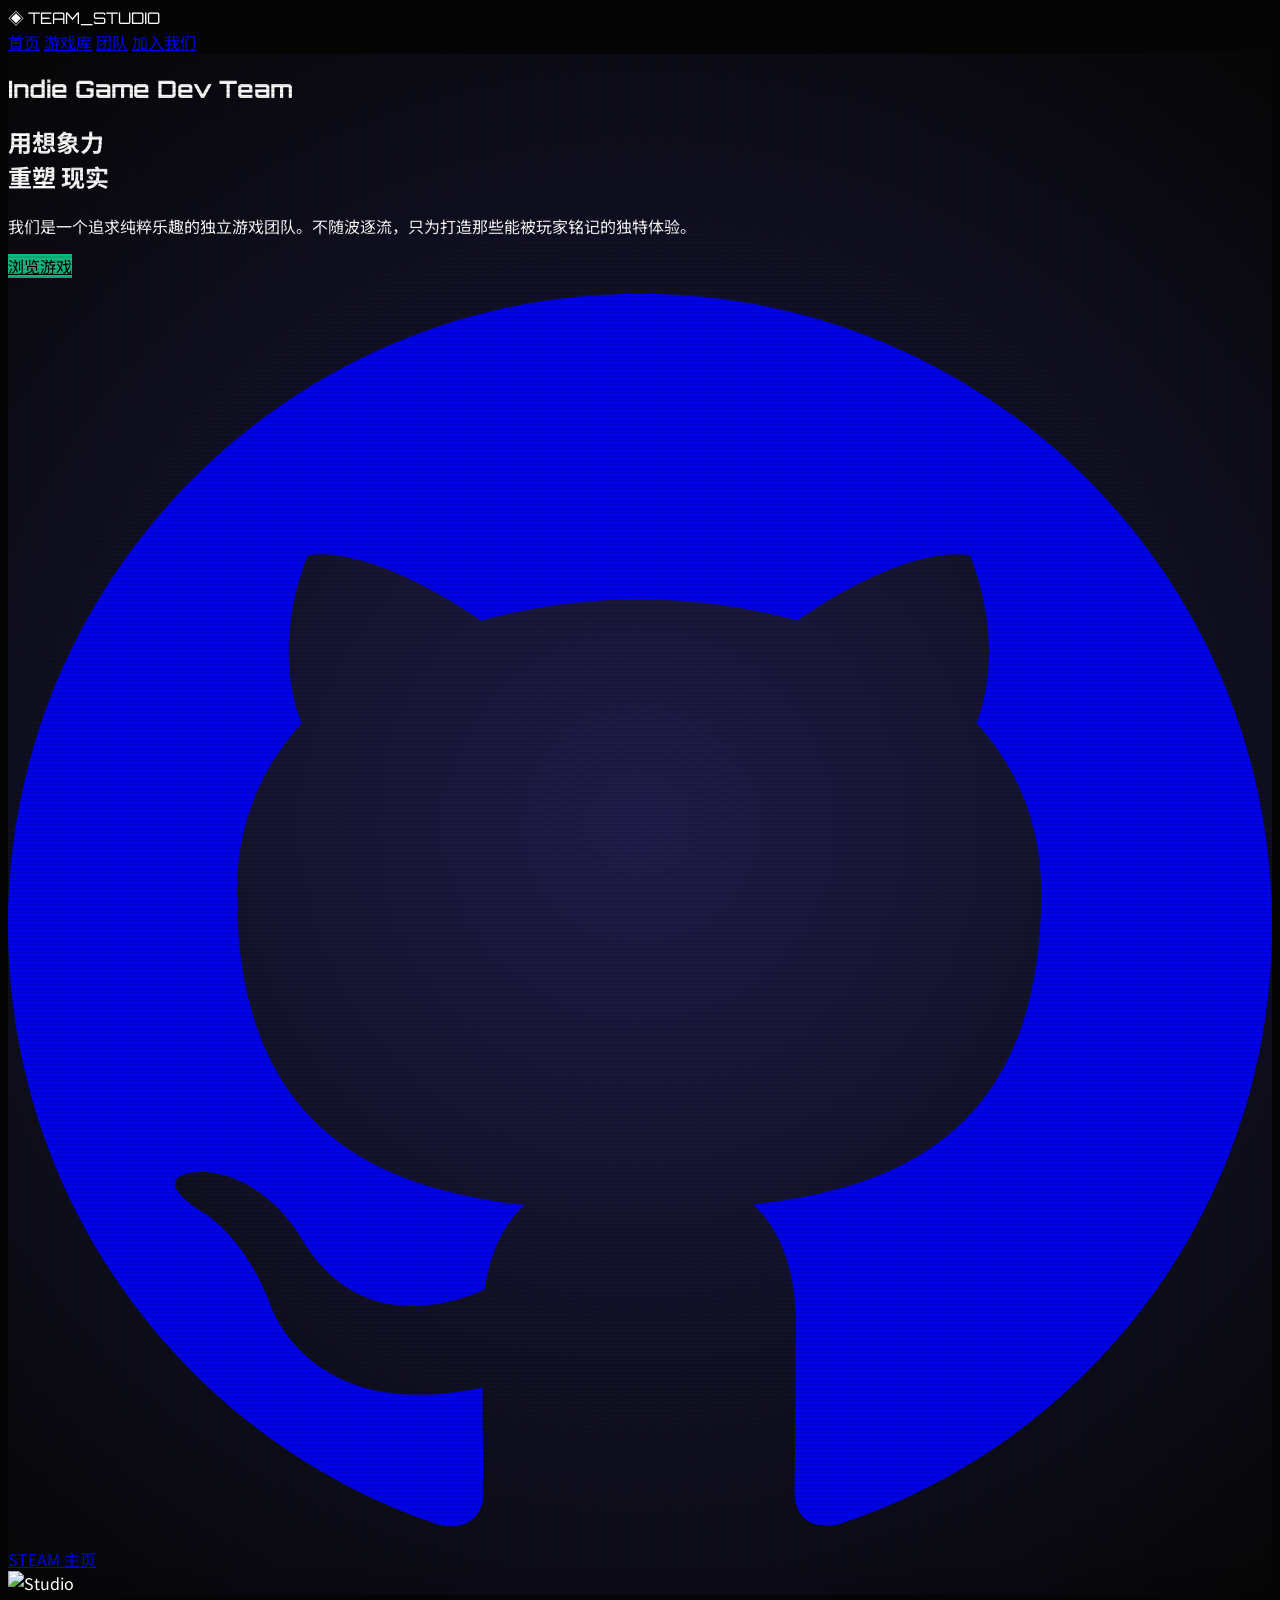
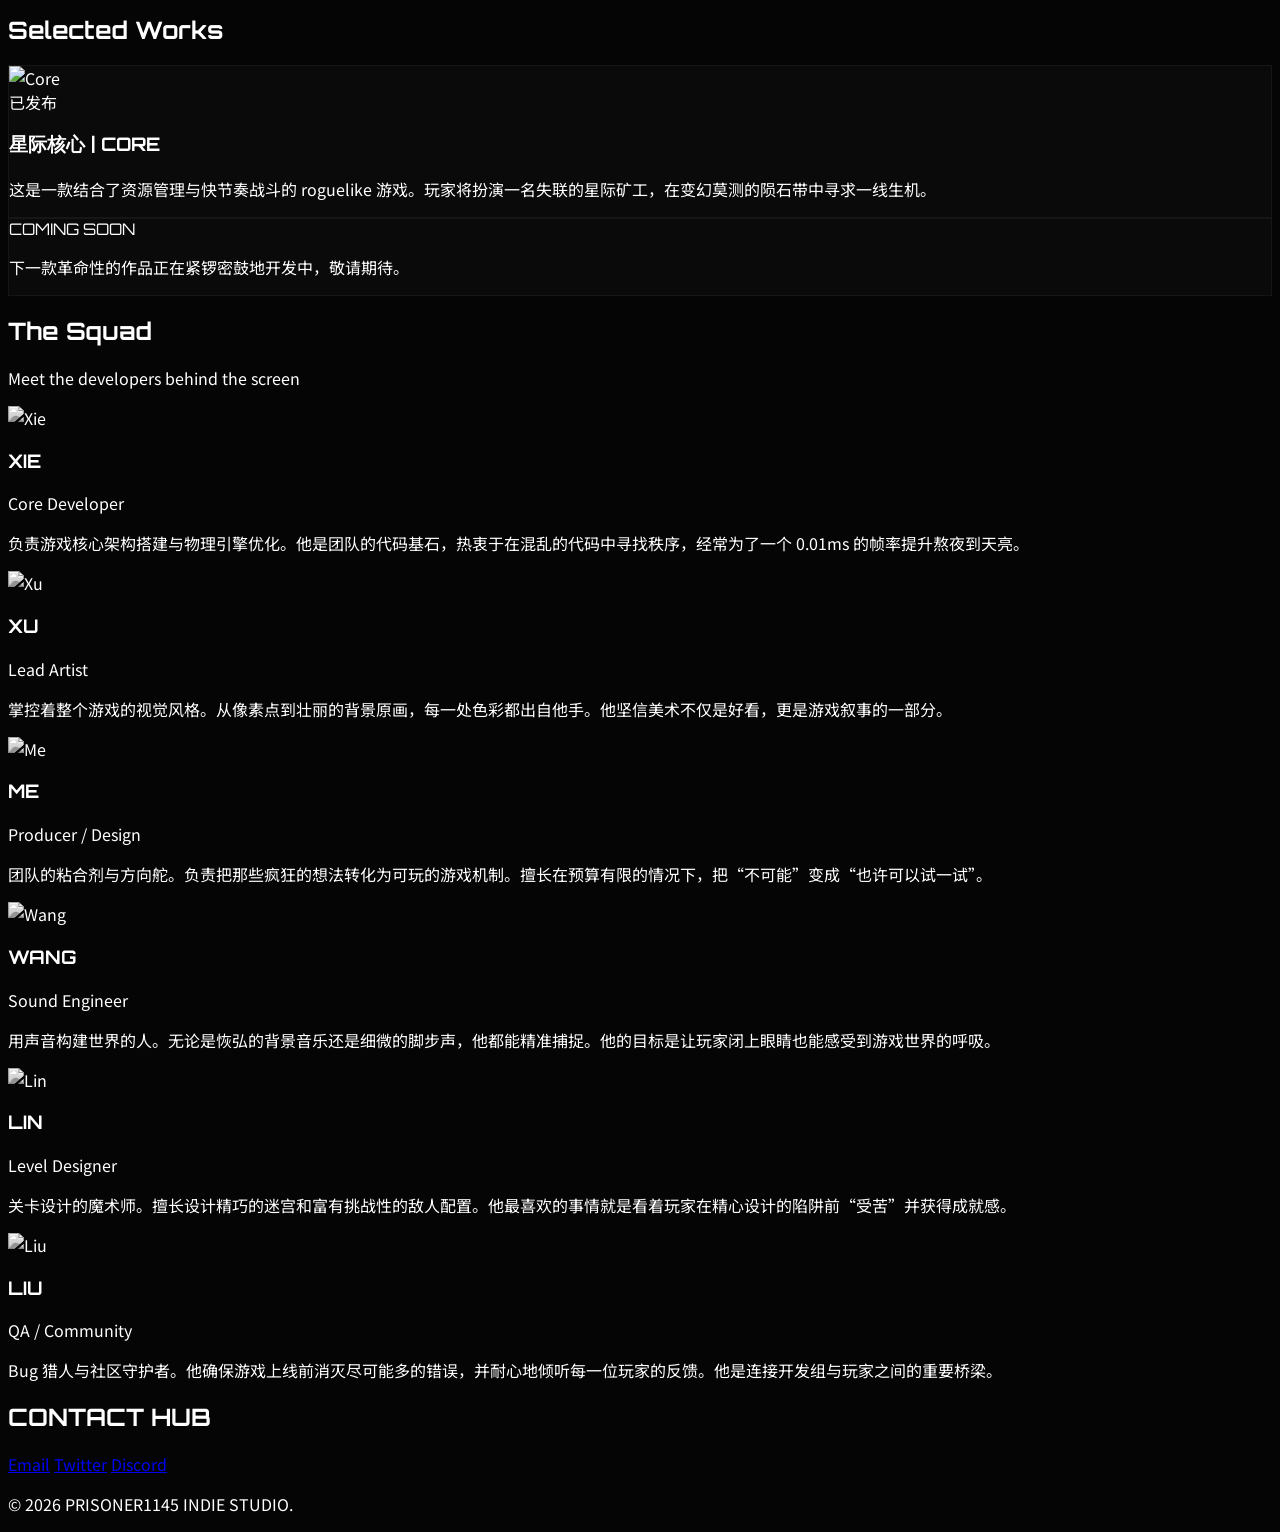
==== index.html @ 0e2a7e49 "index3.html 加入了图片" ====
<!DOCTYPE html>
<html lang="zh-CN">
<head>
    <meta charset="UTF-8">
    <meta name="viewport" content="width=device-width, initial-scale=1.0">
    <title>独立游戏工作室 | 我们的团队</title>
    <!-- 引入 Tailwind CSS -->
    <script src="https://cdn.tailwindcss.com"></script>
    
    <style>
        /* 引入字体 */
        @import url('https://fonts.googleapis.com/css2?family=Orbitron:wght@400;700&family=Noto+Sans+SC:wght@300;400;700&display=swap');
        
        body { 
            font-family: 'Noto Sans SC', sans-serif; 
            background-color: #050505; 
            color: #ffffff;
            scroll-behavior: smooth;
        }

        .font-gaming { font-family: 'Orbitron', sans-serif; }

        .hero-gradient {
            background: radial-gradient(circle at 50% 50%, #1e1b4b 0%, #050505 100%);
        }

        /* 游戏卡片样式 */
        .game-card {
            transition: all 0.4s cubic-bezier(0.175, 0.885, 0.32, 1.275);
            border: 1px solid rgba(255, 255, 255, 0.05);
            background: rgba(255, 255, 255, 0.02);
            overflow: hidden;
        }
        .game-card:hover {
            transform: scale(1.02);
            border-color: #10b981;
            box-shadow: 0 0 30px rgba(16, 185, 129, 0.2);
        }
        .game-card:hover .game-img { transform: scale(1.1); }
        .game-img { transition: transform 0.6s ease; }

        /* 扫描线效果 */
        .scanlines { position: relative; overflow: hidden; }
        .scanlines::after {
            content: "";
            position: absolute;
            top: 0; left: 0; bottom: 0; right: 0;
            background: linear-gradient(rgba(18, 16, 16, 0) 50%, rgba(0, 0, 0, 0.1) 50%), 
                        linear-gradient(90deg, rgba(255, 0, 0, 0.02), rgba(0, 255, 0, 0.01), rgba(0, 0, 255, 0.02));
            z-index: 2;
            background-size: 100% 4px, 3px 100%;
            pointer-events: none;
        }

        /* 按钮样式 */
        .btn-primary {
            background: #10b981;
            color: #000;
            transition: all 0.3s;
        }
        .btn-primary:hover {
            background: #059669;
            box-shadow: 0 0 20px rgba(16, 185, 129, 0.4);
            transform: translateY(-2px);
        }

        /* 团队头像特殊效果：黑白滤镜过渡 */
        .team-img {
            filter: grayscale(100%);
            transition: all 0.5s ease;
        }
        .group:hover .team-img {
            filter: grayscale(0%);
            transform: scale(1.05);
        }
    </style>
</head>
<body class="selection:bg-emerald-500 selection:text-white">

    <!-- 导航栏 -->
    <nav class="fixed top-0 w-full z-50 bg-black/60 backdrop-blur-xl border-b border-white/5">
        <div class="max-w-7xl mx-auto px-6 h-20 flex items-center justify-between">
            <div class="font-gaming text-2xl font-bold tracking-tighter text-emerald-500 flex items-center">
                <span class="mr-2">◈</span> TEAM_STUDIO
            </div>
            <div class="hidden md:flex space-x-12 text-sm font-medium tracking-widest uppercase text-gray-400">
                <a href="#home" class="hover:text-emerald-400 transition">首页</a>
                <a href="#games" class="hover:text-emerald-400 transition">游戏库</a>
                <a href="#team" class="hover:text-emerald-400 transition text-emerald-500">团队</a>
                <a href="#join" class="hover:text-emerald-400 transition">加入我们</a>
            </div>
        </div>
    </nav>

    <!-- 核心展示区域 (Hero Section) -->
    <section id="home" class="hero-gradient min-h-screen flex items-center pt-20">
        <div class="max-w-7xl mx-auto px-6 grid md:grid-cols-2 gap-16 items-center">
            <div class="scanlines p-4">
                <h2 class="font-gaming text-emerald-500 font-bold mb-4 tracking-[0.3em] uppercase">Indie Game Dev Team</h2>
                <h1 class="text-6xl md:text-8xl font-bold mb-8 leading-none tracking-tighter">
                    用想象力 <br/>重塑 <span class="text-emerald-500 italic">现实</span>
                </h1>
                <p class="text-gray-400 text-xl mb-10 leading-relaxed max-w-lg">
                    我们是一个追求纯粹乐趣的独立游戏团队。不随波逐流，只为打造那些能被玩家铭记的独特体验。
                </p>
                <div class="flex flex-wrap gap-6">
                    <a href="#games" class="btn-primary px-10 py-4 rounded-sm font-bold uppercase tracking-widest text-sm">
                        浏览游戏
                    </a>
                    <a href="https://store.steampowered.com" target="_blank" class="border border-white/20 hover:bg-white/10 px-10 py-4 rounded-sm font-bold uppercase tracking-widest text-sm transition flex items-center gap-2">
                        <!-- Steam SVG Icon -->
                        <svg class="w-5 h-5" fill="currentColor" viewBox="0 0 24 24"><path d="M12 .297c-6.63 0-12 5.373-12 12 0 5.303 3.438 9.8 8.205 11.385.6.113.82-.258.82-.577 0-.285-.01-1.04-.015-2.04-3.338.724-4.042-1.61-4.042-1.61C4.422 18.07 3.633 17.7 3.633 17.7c-1.087-.744.084-.729.084-.729 1.205.084 1.838 1.236 1.838 1.236 1.07 1.835 2.809 1.305 3.495.998.108-.776.417-1.305.76-1.605-2.665-.3-5.466-1.332-5.466-5.93 0-1.31.465-2.38 1.235-3.22-.135-.303-.54-1.523.105-3.176 0 0 1.005-.322 3.3 1.23.96-.267 1.98-.399 3-.405 1.02.006 2.04.138 3 .405 2.28-1.552 3.285-1.23 3.285-1.23.645 1.653.24 2.873.12 3.176.765.84 1.23 1.91 1.23 3.22 0 4.61-2.805 5.625-5.475 5.92.42.36.81 1.096.81 2.22 0 1.606-.015 2.896-.015 3.286 0 .315.21.69.825.57C20.565 22.092 24 17.592 24 12.297c0-6.627-5.373-12-12-12"/></svg>
                        STEAM 主页
                    </a>
                </div>
            </div>
            <div class="relative hidden md:block">
                <div class="rounded-2xl border border-white/10 p-4 bg-white/5">
                    <!-- 这里建议也换成你们的图片 -->
                    <img src="https://images.unsplash.com/photo-1542751371-adc38448a05e?auto=format&fit=crop&w=800&q=80" alt="Studio" class="rounded-xl opacity-80 grayscale hover:grayscale-0 transition-all duration-700">
                </div>
            </div>
        </div>
    </section>

    <!-- 游戏库区域 -->
    <main id="games" class="max-w-7xl mx-auto px-6 py-32 border-b border-white/5">
        <div class="text-center mb-20">
            <h2 class="font-gaming text-4xl font-bold mb-4 tracking-tighter uppercase">Selected Works</h2>
            <div class="w-20 h-1 bg-emerald-500 mx-auto"></div>
        </div>

        <div class="grid md:grid-cols-2 gap-12">
            <!-- 游戏 1 -->
            <div class="game-card group rounded-3xl">
                <div class="aspect-video relative overflow-hidden bg-gray-900">
                    <img src="https://images.unsplash.com/photo-1550745165-9bc0b252726f?auto=format&fit=crop&w=800&q=80" alt="Core" class="game-img w-full h-full object-cover opacity-60 group-hover:opacity-90">
                    <div class="absolute inset-0 bg-gradient-to-t from-black via-transparent to-transparent"></div>
                    <div class="absolute bottom-6 left-8">
                        <span class="bg-emerald-500 text-black text-[10px] font-black px-3 py-1 rounded-sm uppercase tracking-widest mb-3 inline-block">已发布</span>
                        <h3 class="text-3xl font-bold font-gaming tracking-tight">星际核心 | CORE</h3>
                    </div>
                </div>
                <div class="p-8">
                    <p class="text-gray-400 leading-relaxed">这是一款结合了资源管理与快节奏战斗的 roguelike 游戏。玩家将扮演一名失联的星际矿工，在变幻莫测的陨石带中寻求一线生机。</p>
                </div>
            </div>
            
            <!-- 游戏 2 (占位) -->
            <div class="game-card group rounded-3xl">
                <div class="aspect-video relative overflow-hidden bg-gray-900">
                    <div class="w-full h-full flex items-center justify-center text-gray-700 font-gaming">COMING SOON</div>
                </div>
                <div class="p-8">
                    <p class="text-gray-400 leading-relaxed">下一款革命性的作品正在紧锣密鼓地开发中，敬请期待。</p>
                </div>
            </div>
        </div>
    </main>

    <!-- 团队介绍区域 (NEW) -->
    <section id="team" class="max-w-7xl mx-auto px-6 py-32">
        <div class="text-center mb-20">
            <h2 class="font-gaming text-4xl font-bold mb-4 tracking-tighter uppercase">The Squad</h2>
            <p class="text-gray-500 text-sm tracking-widest uppercase">Meet the developers behind the screen</p>
            <div class="w-20 h-1 bg-emerald-500 mx-auto mt-6"></div>
        </div>

        <div class="grid md:grid-cols-3 gap-x-8 gap-y-16">
            
            <!-- 成员 1: Xie -->
            <div class="group">
                <div class="aspect-square rounded-2xl overflow-hidden border border-white/10 bg-gray-900 mb-6 relative">
                    <!-- 请确保 images 文件夹里有 xie.jpg -->
                    <img src="./images/xie.jpg" alt="Xie" class="team-img w-full h-full object-cover">
                    <div class="absolute inset-0 bg-gradient-to-t from-black/80 to-transparent opacity-0 group-hover:opacity-100 transition-opacity duration-300"></div>
                </div>
                <h3 class="font-gaming text-2xl text-white mb-2">XIE</h3>
                <p class="text-emerald-500 text-xs font-bold uppercase tracking-widest mb-4">Core Developer</p>
                <p class="text-gray-400 text-sm leading-relaxed border-l-2 border-emerald-500/30 pl-4">
                    负责游戏核心架构搭建与物理引擎优化。他是团队的代码基石，热衷于在混乱的代码中寻找秩序，经常为了一个 0.01ms 的帧率提升熬夜到天亮。
                </p>
            </div>

            <!-- 成员 2: Xu -->
            <div class="group">
                <div class="aspect-square rounded-2xl overflow-hidden border border-white/10 bg-gray-900 mb-6 relative">
                    <img src="./images/xu.jpg" alt="Xu" class="team-img w-full h-full object-cover">
                    <div class="absolute inset-0 bg-gradient-to-t from-black/80 to-transparent opacity-0 group-hover:opacity-100 transition-opacity duration-300"></div>
                </div>
                <h3 class="font-gaming text-2xl text-white mb-2">XU</h3>
                <p class="text-emerald-500 text-xs font-bold uppercase tracking-widest mb-4">Lead Artist</p>
                <p class="text-gray-400 text-sm leading-relaxed border-l-2 border-emerald-500/30 pl-4">
                    掌控着整个游戏的视觉风格。从像素点到壮丽的背景原画，每一处色彩都出自他手。他坚信美术不仅是好看，更是游戏叙事的一部分。
                </p>
            </div>

            <!-- 成员 3: Me -->
            <div class="group">
                <div class="aspect-square rounded-2xl overflow-hidden border border-white/10 bg-gray-900 mb-6 relative">
                    <img src="./images/me.jpg" alt="Me" class="team-img w-full h-full object-cover">
                    <div class="absolute inset-0 bg-gradient-to-t from-black/80 to-transparent opacity-0 group-hover:opacity-100 transition-opacity duration-300"></div>
                </div>
                <h3 class="font-gaming text-2xl text-white mb-2">ME</h3>
                <p class="text-emerald-500 text-xs font-bold uppercase tracking-widest mb-4">Producer / Design</p>
                <p class="text-gray-400 text-sm leading-relaxed border-l-2 border-emerald-500/30 pl-4">
                    团队的粘合剂与方向舵。负责把那些疯狂的想法转化为可玩的游戏机制。擅长在预算有限的情况下，把“不可能”变成“也许可以试一试”。
                </p>
            </div>

            <!-- 成员 4: Wang -->
            <div class="group">
                <div class="aspect-square rounded-2xl overflow-hidden border border-white/10 bg-gray-900 mb-6 relative">
                    <img src="./images/wang.jpg" alt="Wang" class="team-img w-full h-full object-cover">
                    <div class="absolute inset-0 bg-gradient-to-t from-black/80 to-transparent opacity-0 group-hover:opacity-100 transition-opacity duration-300"></div>
                </div>
                <h3 class="font-gaming text-2xl text-white mb-2">WANG</h3>
                <p class="text-emerald-500 text-xs font-bold uppercase tracking-widest mb-4">Sound Engineer</p>
                <p class="text-gray-400 text-sm leading-relaxed border-l-2 border-emerald-500/30 pl-4">
                    用声音构建世界的人。无论是恢弘的背景音乐还是细微的脚步声，他都能精准捕捉。他的目标是让玩家闭上眼睛也能感受到游戏世界的呼吸。
                </p>
            </div>

            <!-- 成员 5: Lin -->
            <div class="group">
                <div class="aspect-square rounded-2xl overflow-hidden border border-white/10 bg-gray-900 mb-6 relative">
                    <img src="./images/lin.jpg" alt="Lin" class="team-img w-full h-full object-cover">
                    <div class="absolute inset-0 bg-gradient-to-t from-black/80 to-transparent opacity-0 group-hover:opacity-100 transition-opacity duration-300"></div>
                </div>
                <h3 class="font-gaming text-2xl text-white mb-2">LIN</h3>
                <p class="text-emerald-500 text-xs font-bold uppercase tracking-widest mb-4">Level Designer</p>
                <p class="text-gray-400 text-sm leading-relaxed border-l-2 border-emerald-500/30 pl-4">
                    关卡设计的魔术师。擅长设计精巧的迷宫和富有挑战性的敌人配置。他最喜欢的事情就是看着玩家在精心设计的陷阱前“受苦”并获得成就感。
                </p>
            </div>

            <!-- 成员 6: Liu -->
            <div class="group">
                <div class="aspect-square rounded-2xl overflow-hidden border border-white/10 bg-gray-900 mb-6 relative">
                    <img src="./images/liu.jpg" alt="Liu" class="team-img w-full h-full object-cover">
                    <div class="absolute inset-0 bg-gradient-to-t from-black/80 to-transparent opacity-0 group-hover:opacity-100 transition-opacity duration-300"></div>
                </div>
                <h3 class="font-gaming text-2xl text-white mb-2">LIU</h3>
                <p class="text-emerald-500 text-xs font-bold uppercase tracking-widest mb-4">QA / Community</p>
                <p class="text-gray-400 text-sm leading-relaxed border-l-2 border-emerald-500/30 pl-4">
                    Bug 猎人与社区守护者。他确保游戏上线前消灭尽可能多的错误，并耐心地倾听每一位玩家的反馈。他是连接开发组与玩家之间的重要桥梁。
                </p>
            </div>

        </div>
    </section>

    <!-- 页脚 -->
    <footer id="join" class="py-20 border-t border-white/5 bg-black">
        <div class="max-w-7xl mx-auto px-6 text-center">
            <h2 class="font-gaming text-2xl font-bold mb-8">CONTACT HUB</h2>
            <div class="flex justify-center gap-12 mb-16 text-gray-500">
                <a href="#" class="hover:text-emerald-500 transition font-bold tracking-widest text-xs uppercase">Email</a>
                <a href="#" class="hover:text-emerald-500 transition font-bold tracking-widest text-xs uppercase">Twitter</a>
                <a href="#" class="hover:text-emerald-500 transition font-bold tracking-widest text-xs uppercase">Discord</a>
            </div>
            <p class="text-gray-700 text-[10px] tracking-[0.4em] uppercase">
                &copy; 2026 PRISONER1145 INDIE STUDIO.
            </p>
        </div>
    </footer>

</body>
</html>
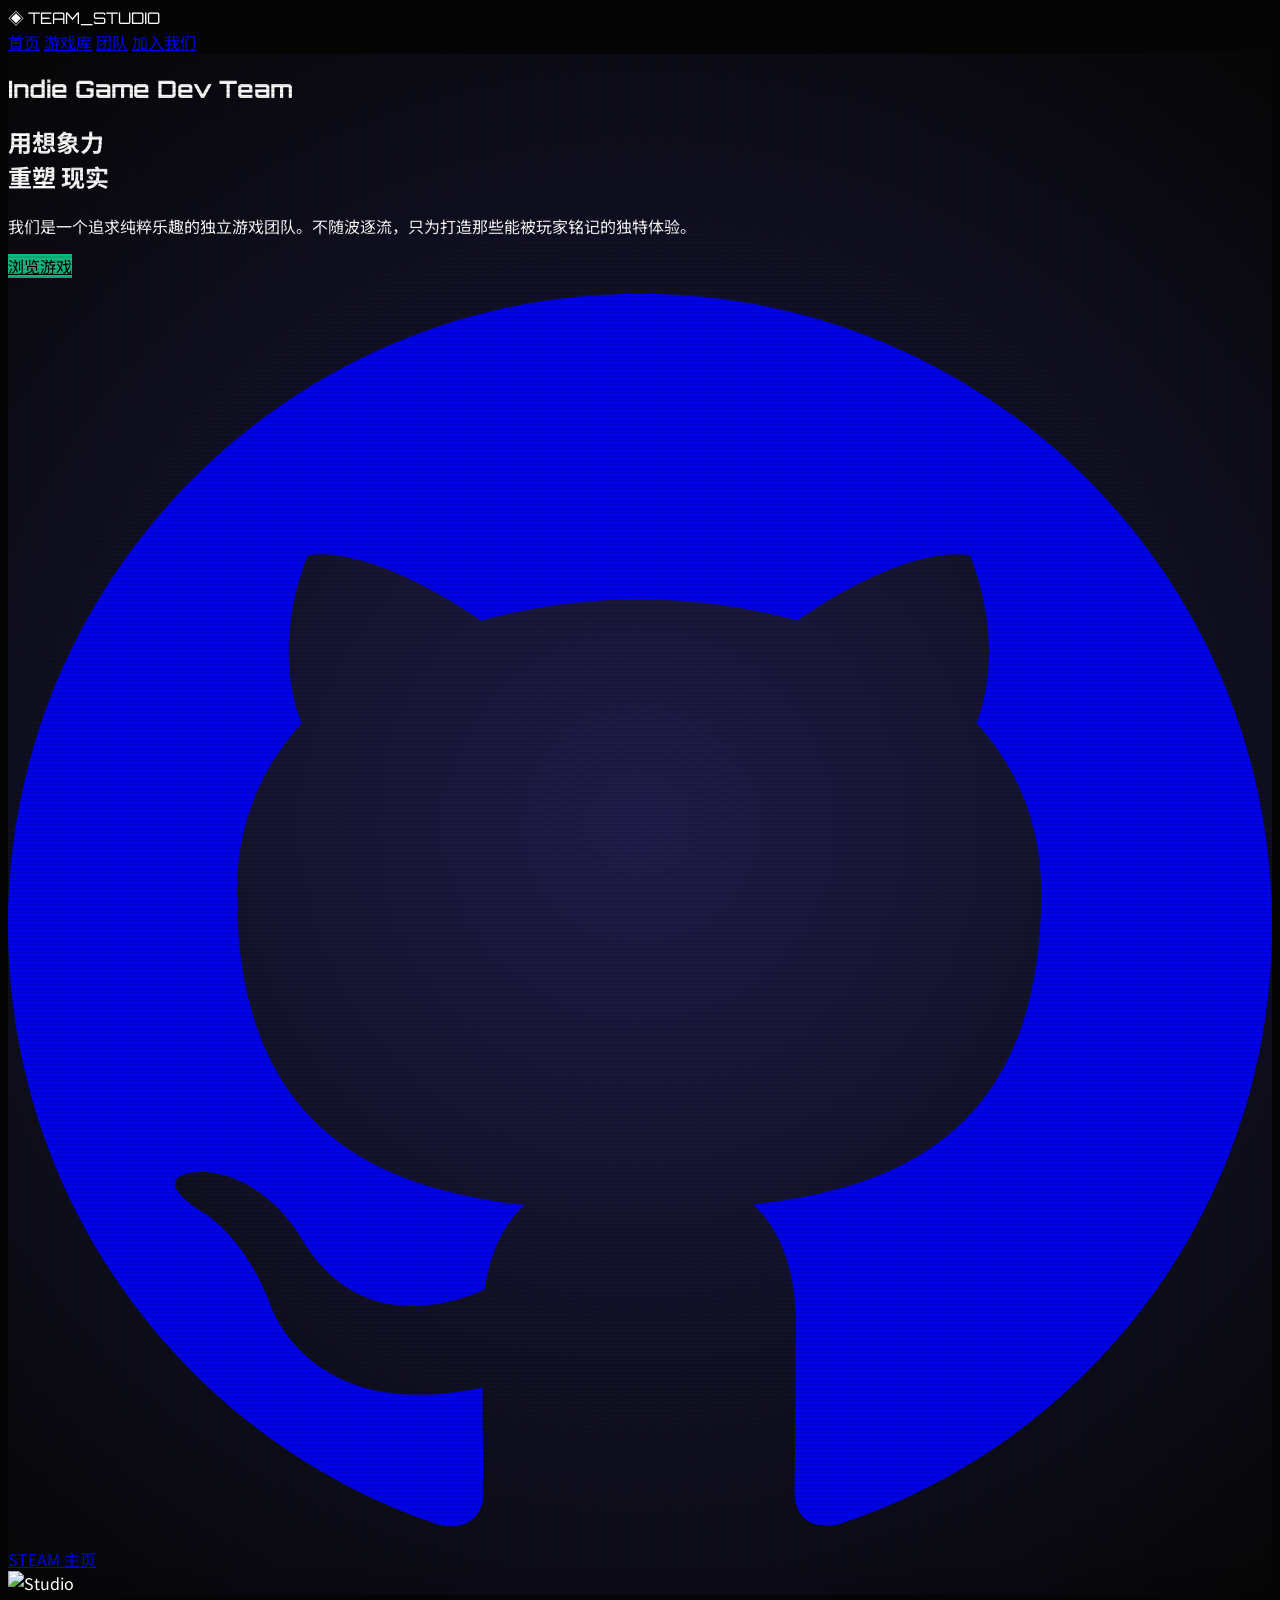
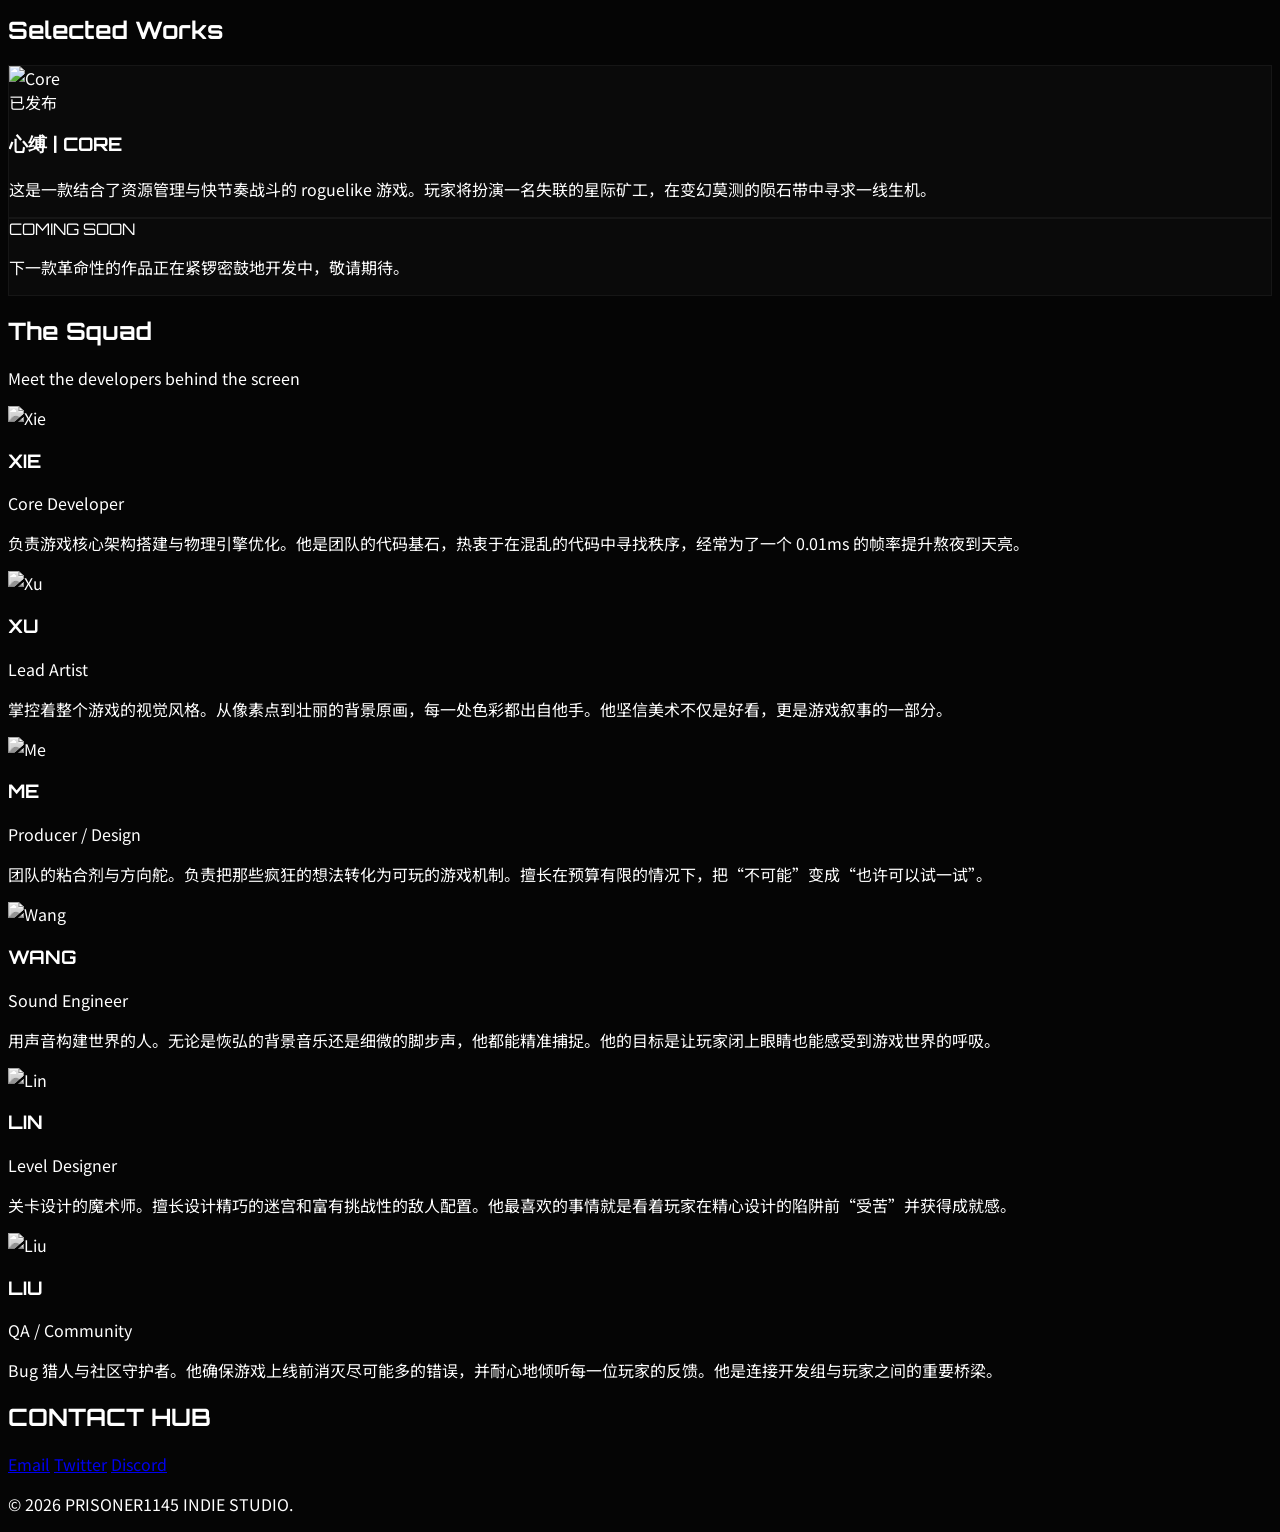
==== commit a017855a: "index4.html" ====
--- a/index.html
+++ b/index.html
@@ -3,7 +3,7 @@
 <head>
     <meta charset="UTF-8">
     <meta name="viewport" content="width=device-width, initial-scale=1.0">
-    <title>独立游戏工作室 | 我们的团队</title>
+    <title>ZOO工作室 | 我们的团队</title>
     <!-- 引入 Tailwind CSS -->
     <script src="https://cdn.tailwindcss.com"></script>
     
@@ -138,7 +138,7 @@
                     <div class="absolute inset-0 bg-gradient-to-t from-black via-transparent to-transparent"></div>
                     <div class="absolute bottom-6 left-8">
                         <span class="bg-emerald-500 text-black text-[10px] font-black px-3 py-1 rounded-sm uppercase tracking-widest mb-3 inline-block">已发布</span>
-                        <h3 class="text-3xl font-bold font-gaming tracking-tight">星际核心 | CORE</h3>
+                        <h3 class="text-3xl font-bold font-gaming tracking-tight">心缚 | CORE</h3>
                     </div>
                 </div>
                 <div class="p-8">
@@ -267,3 +267,4 @@
 
 </body>
 </html>
+
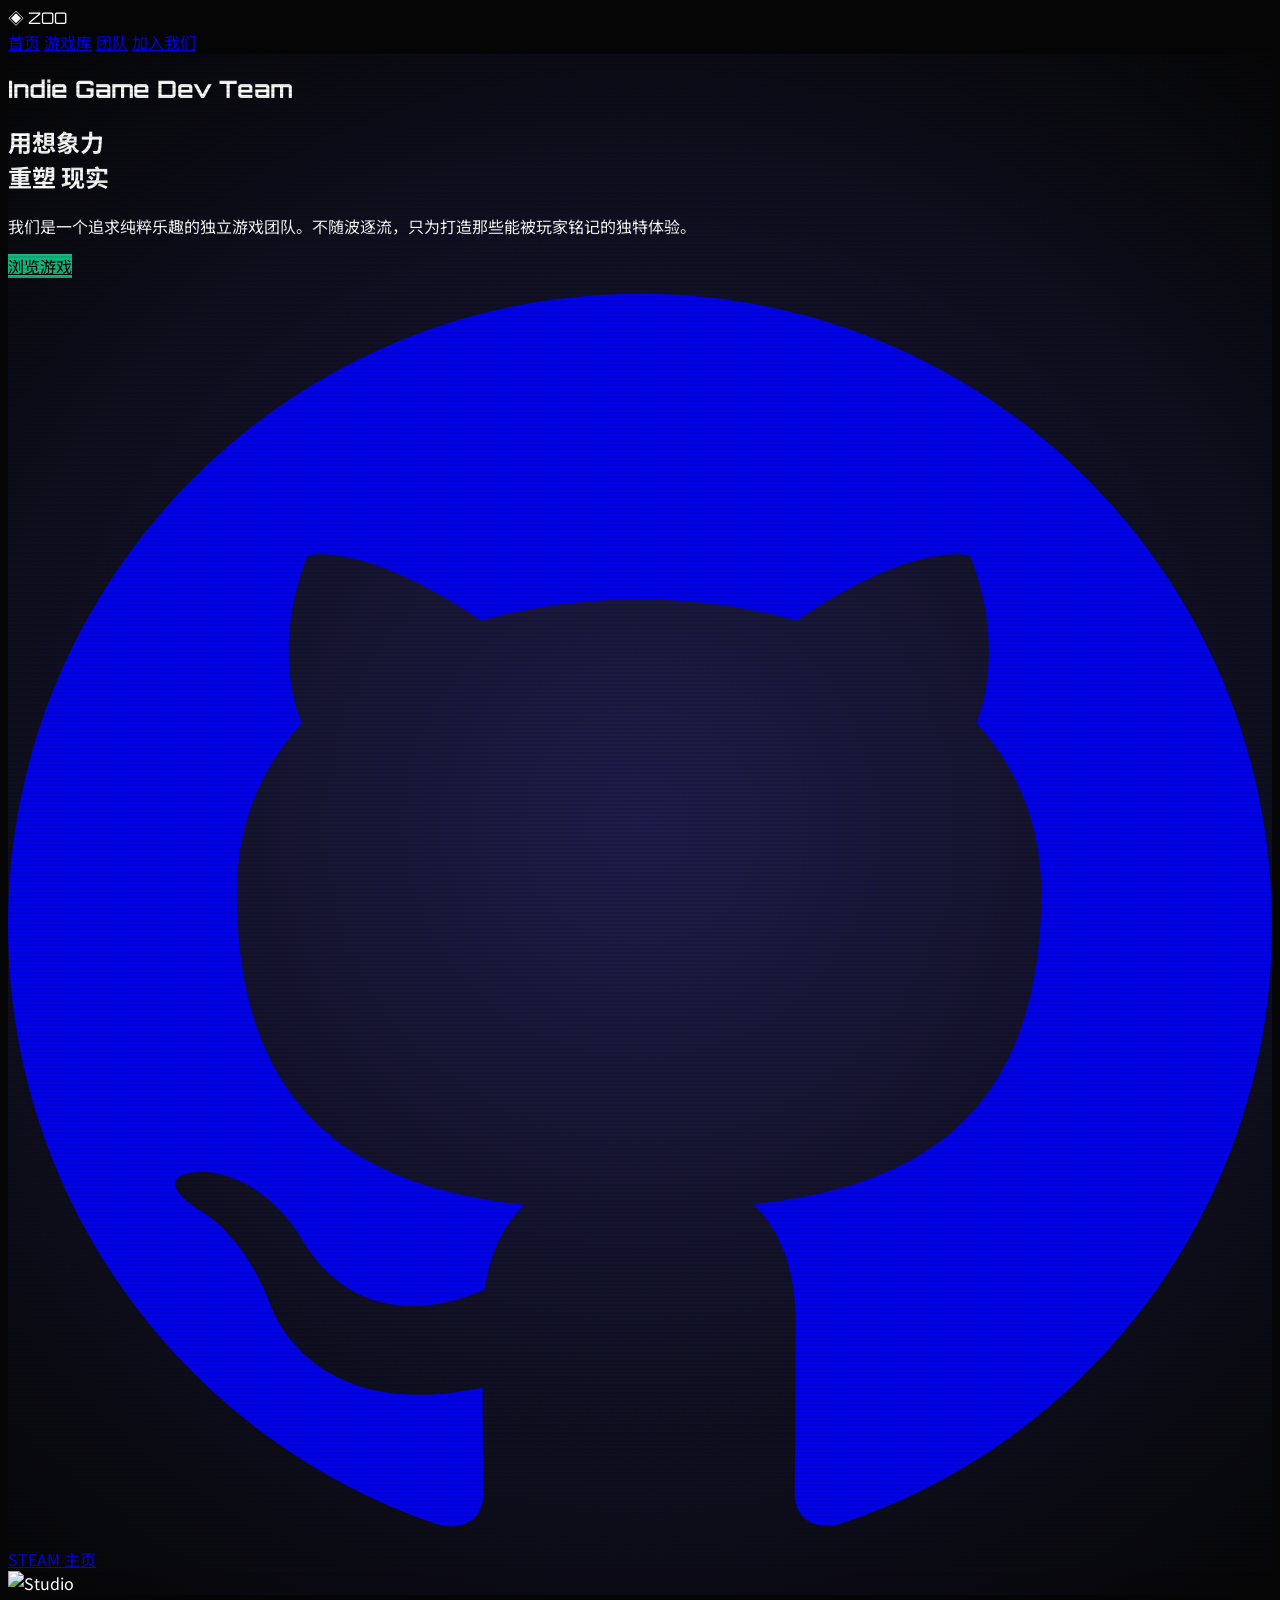
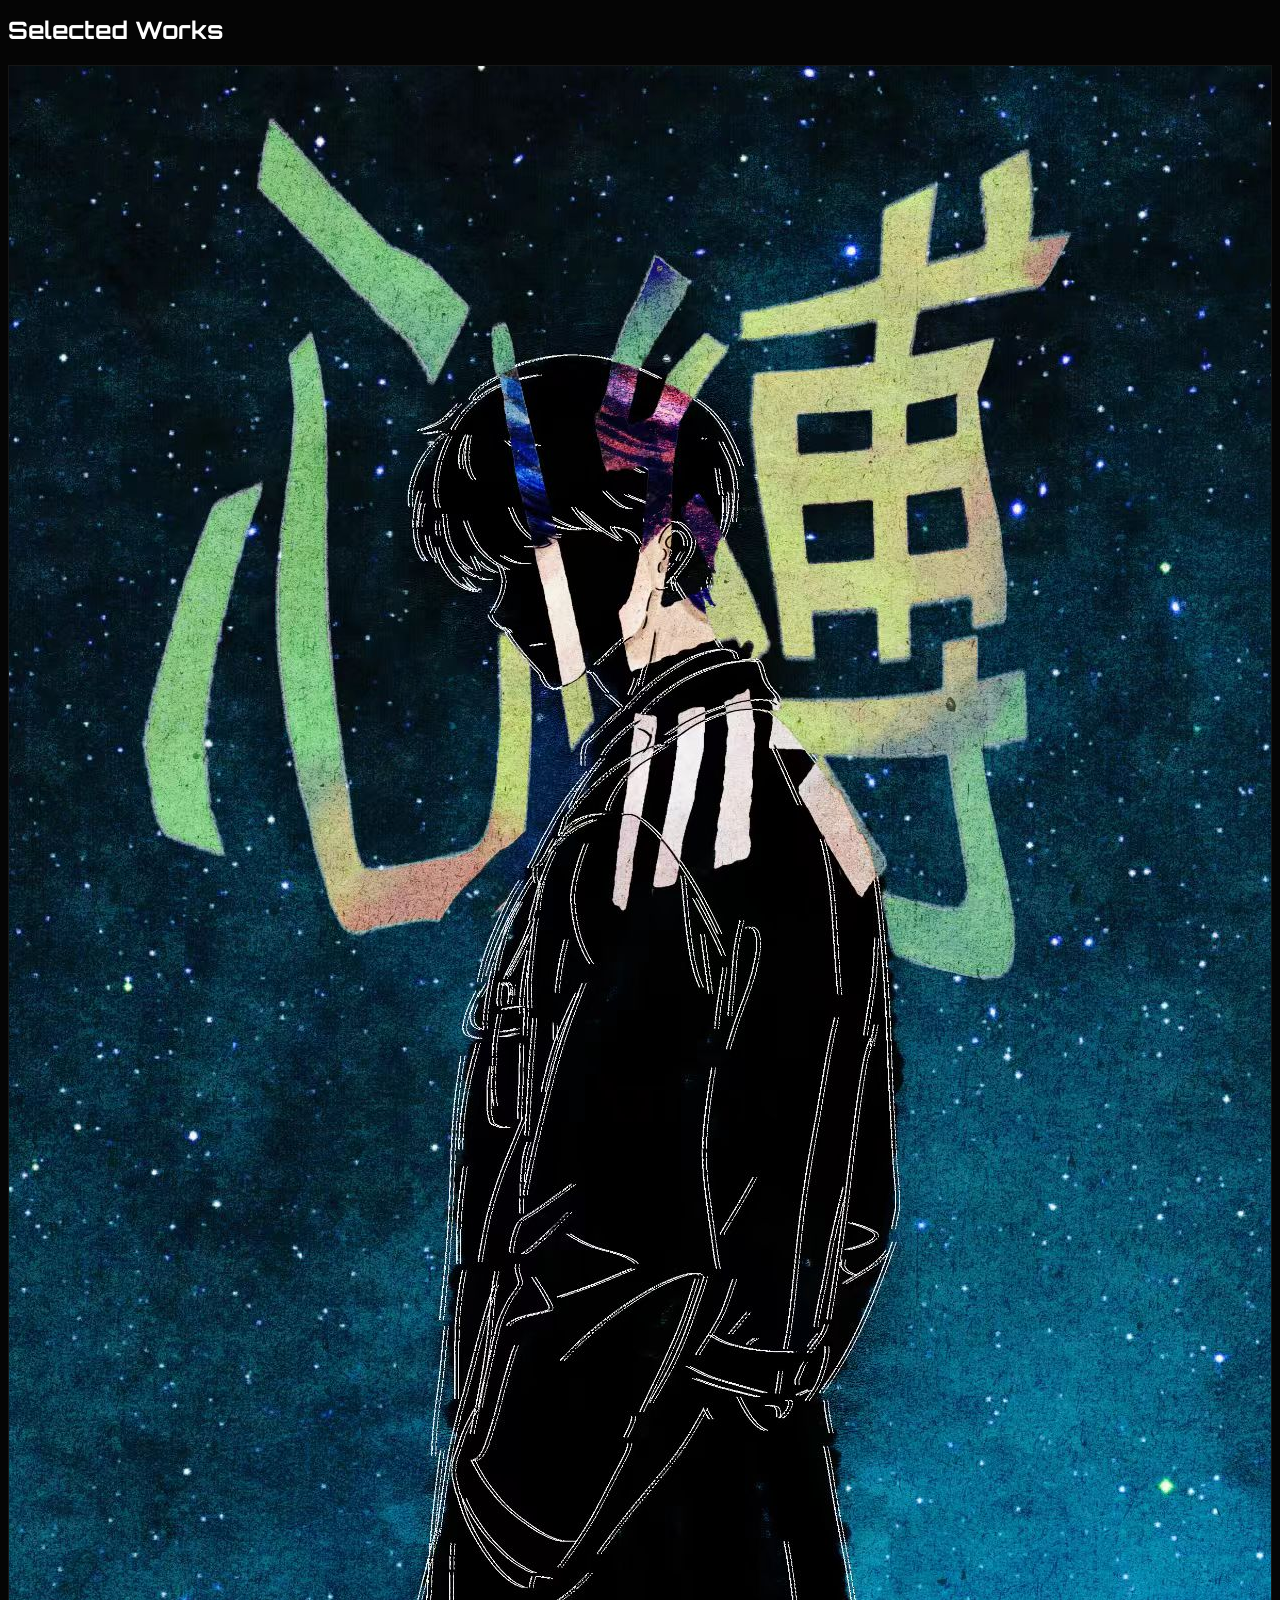
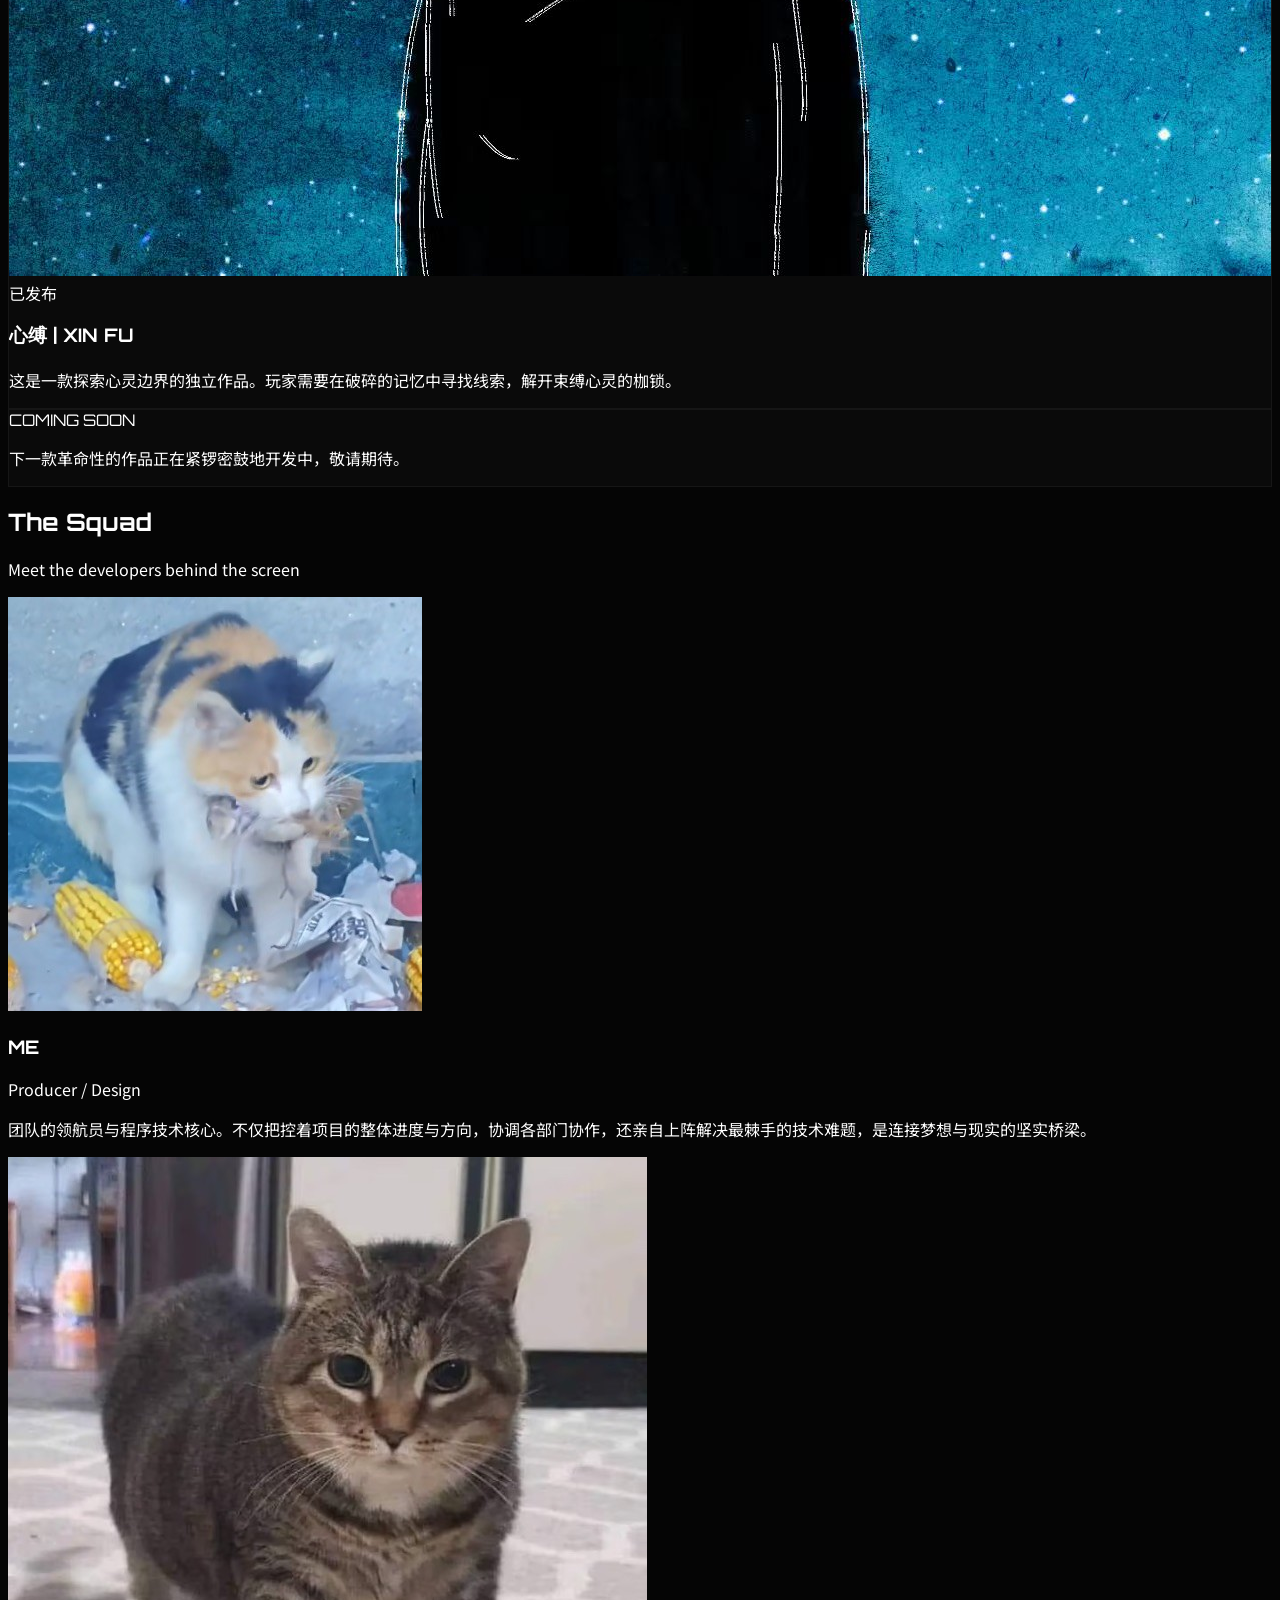
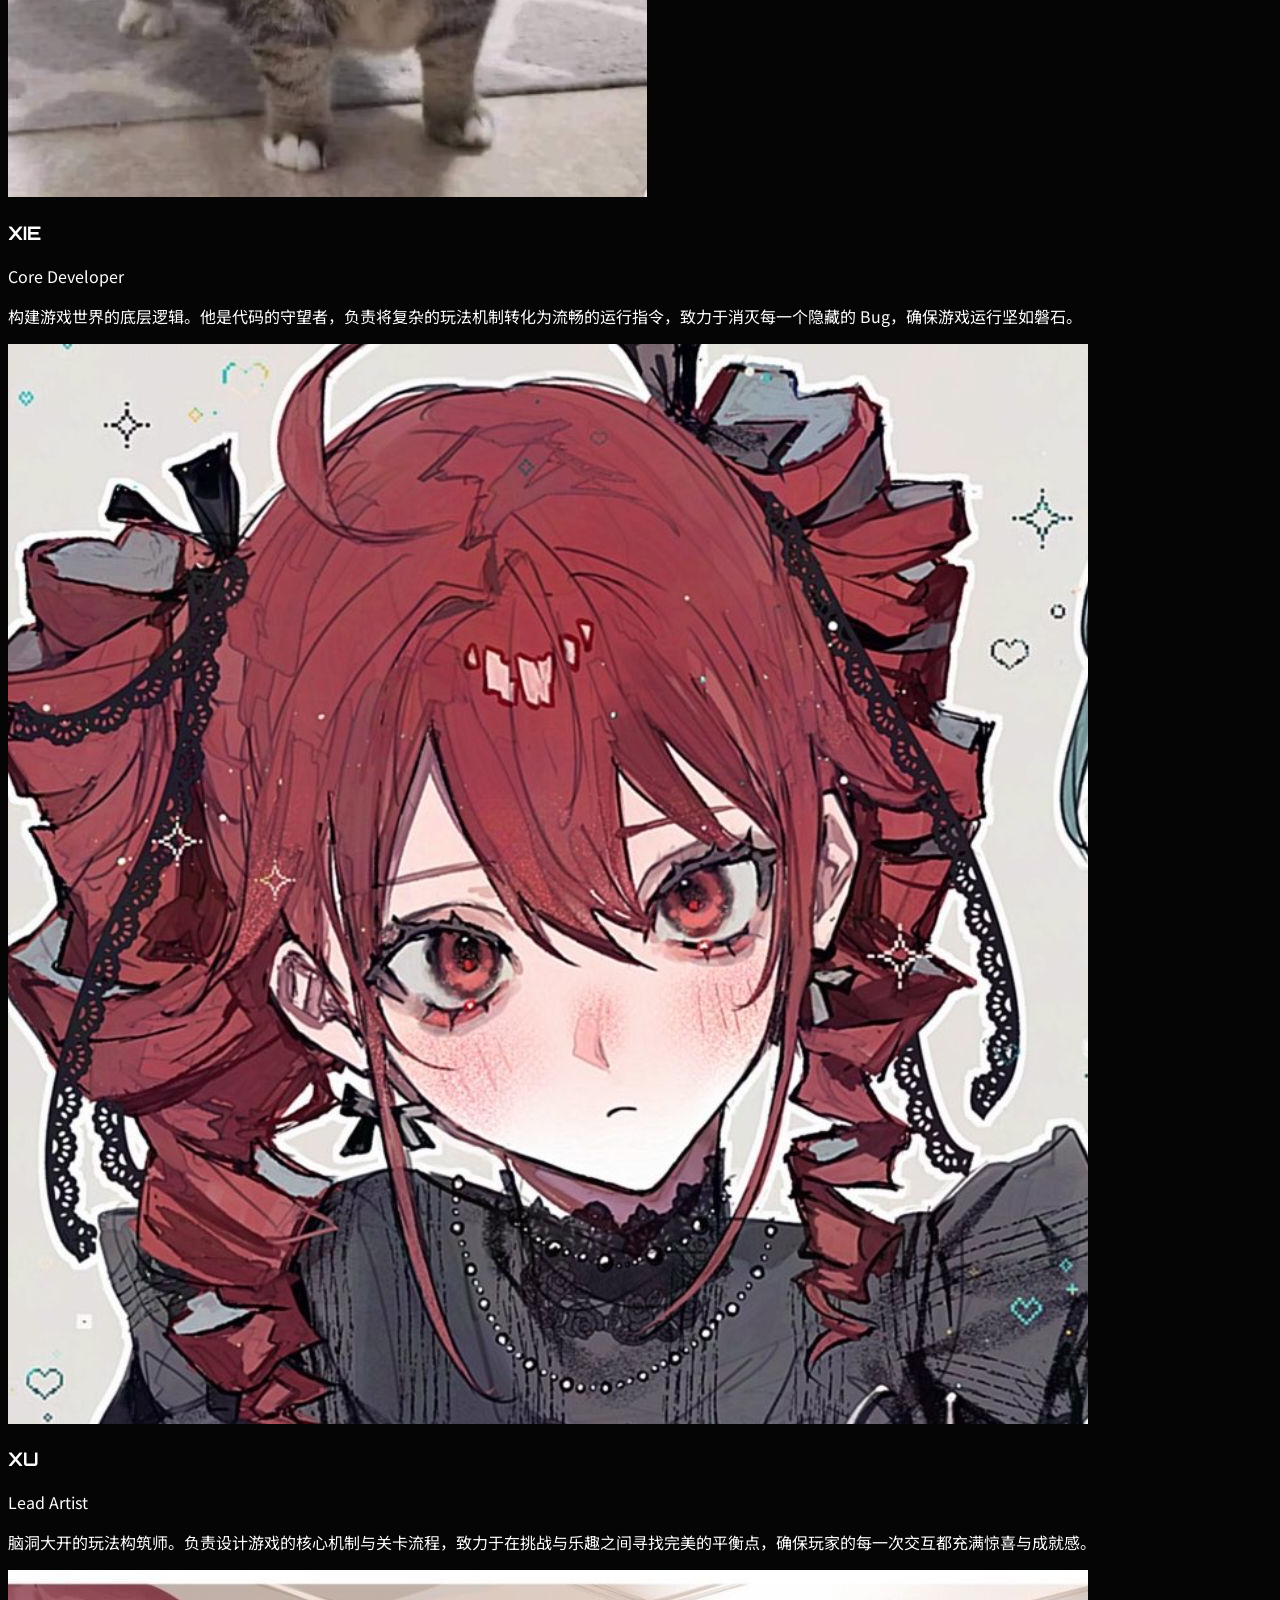
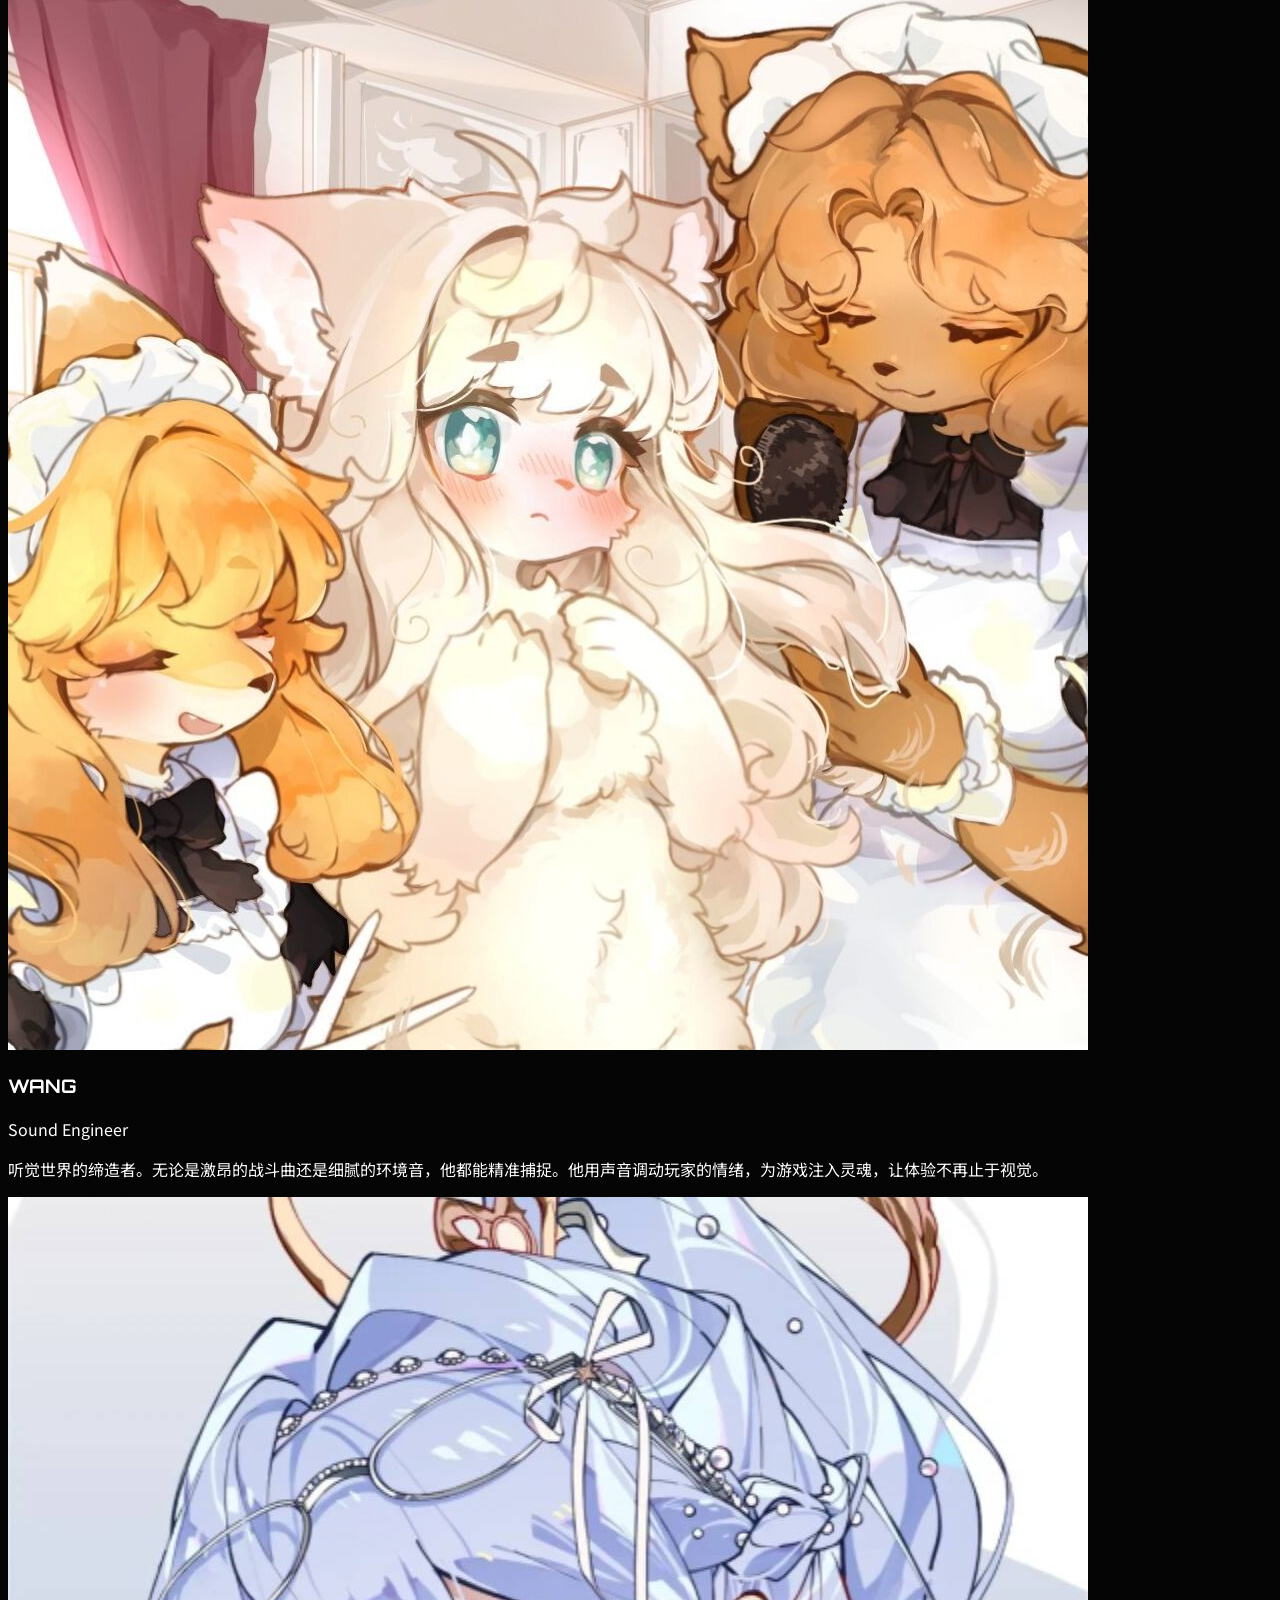
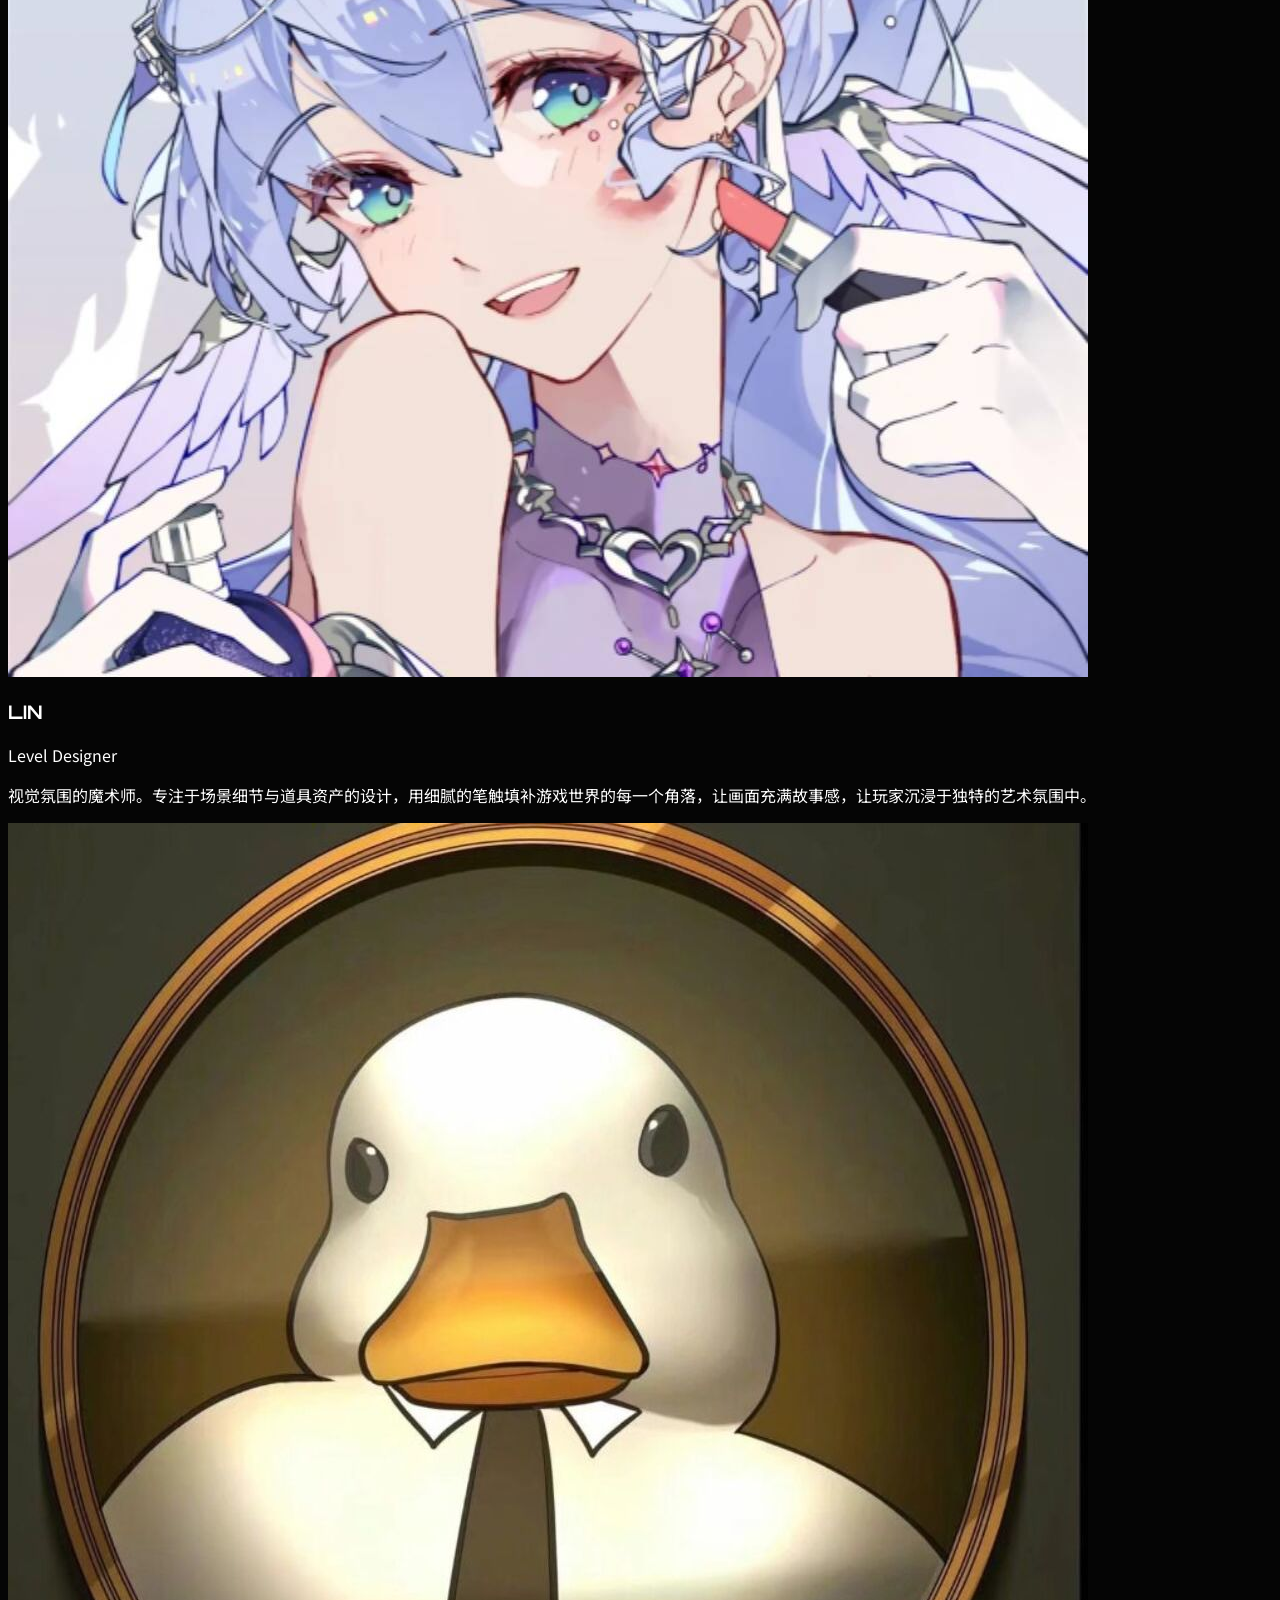
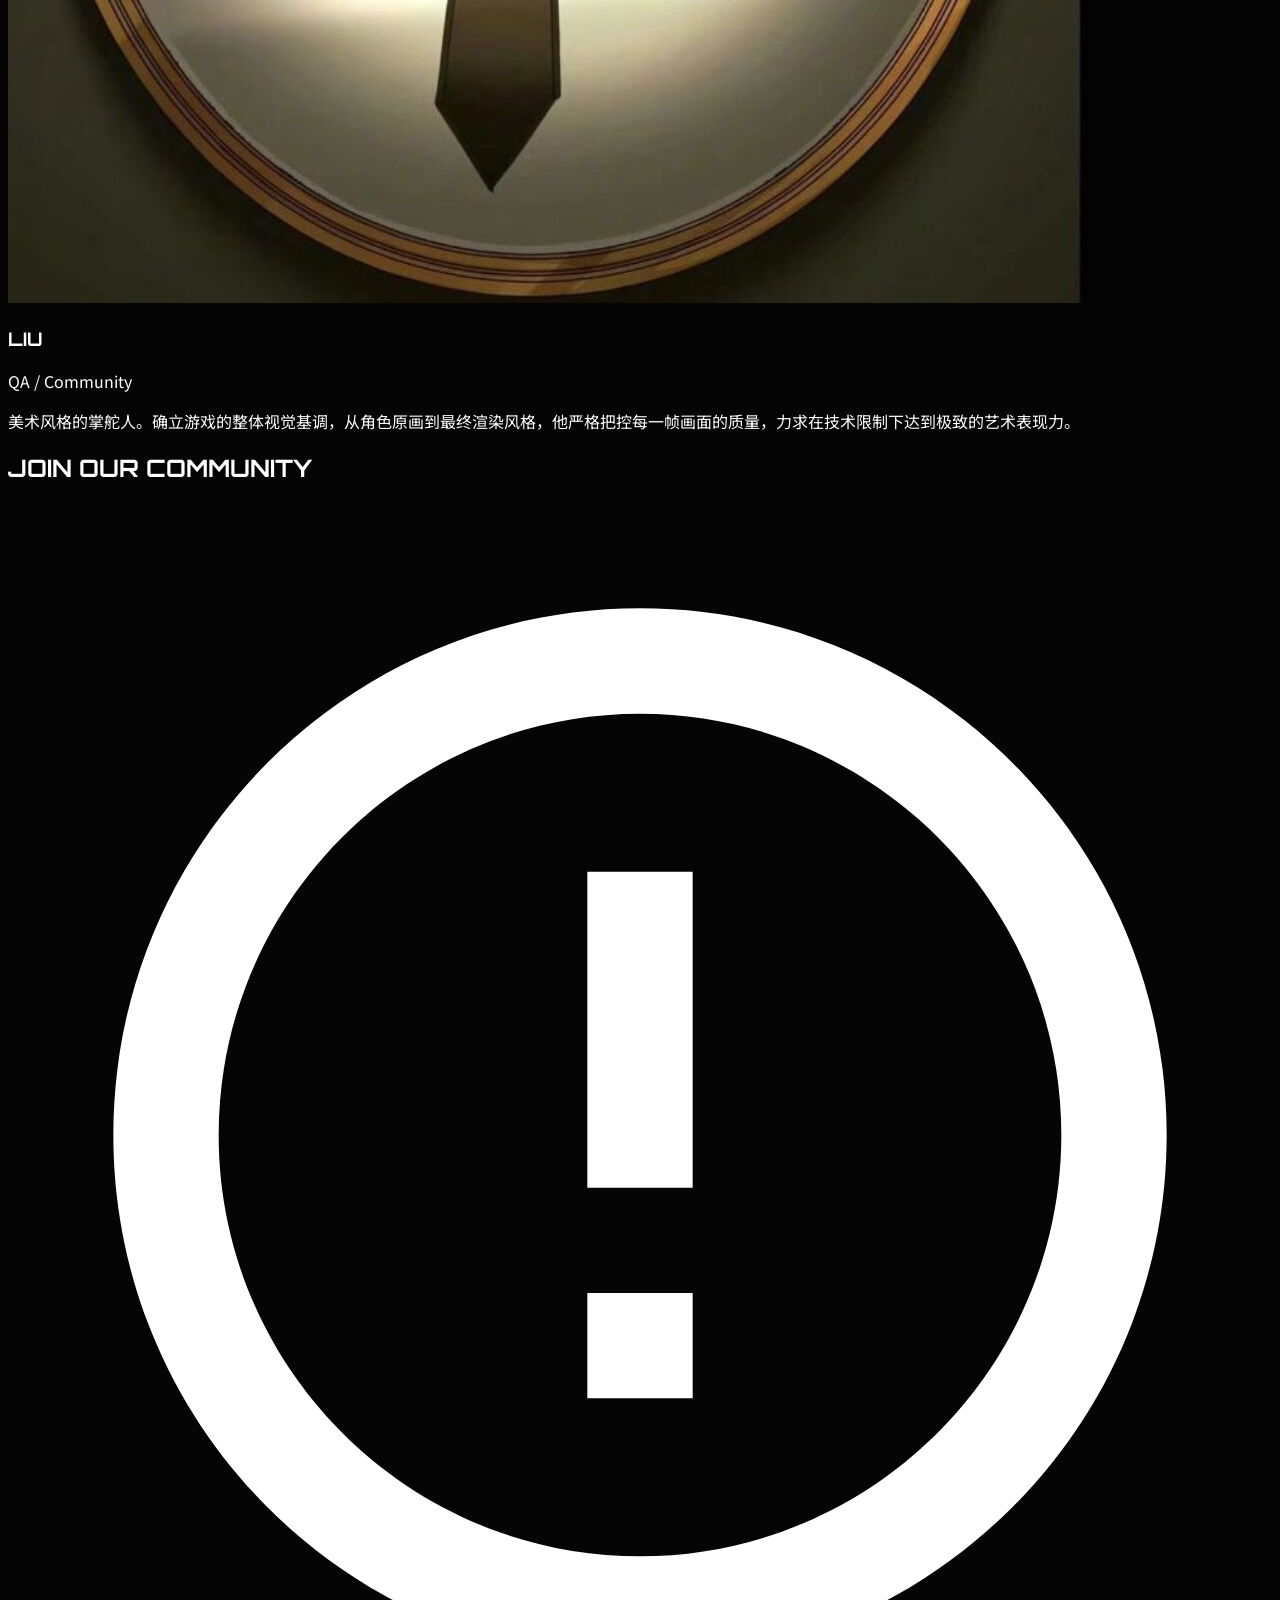
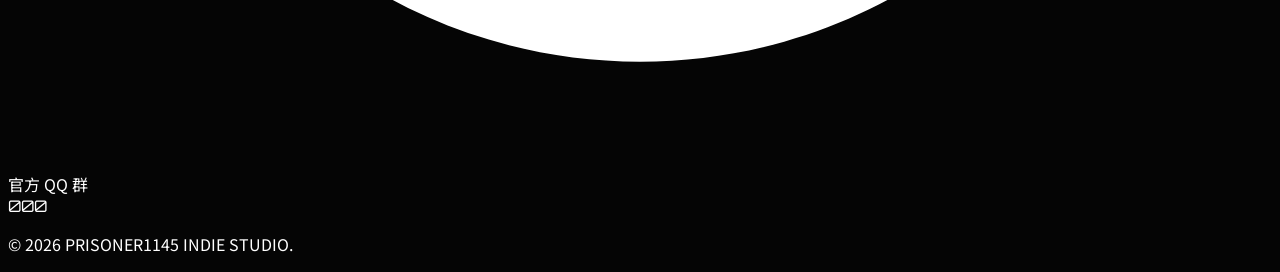
==== commit 7c203134: "index7.html" ====
--- a/index.html
+++ b/index.html
@@ -64,13 +64,13 @@
             transform: translateY(-2px);
         }
 
-        /* 团队头像特殊效果：黑白滤镜过渡 */
+        /* 团队头像样式：已移除黑白滤镜，改为简单的悬停放大 */
         .team-img {
-            filter: grayscale(100%);
-            transition: all 0.5s ease;
+            /* filter: grayscale(100%);  <-- 已删除此行 */
+            transition: transform 0.5s ease;
         }
         .group:hover .team-img {
-            filter: grayscale(0%);
+            /* filter: grayscale(0%); <-- 已删除此行 */
             transform: scale(1.05);
         }
     </style>
@@ -81,7 +81,7 @@
     <nav class="fixed top-0 w-full z-50 bg-black/60 backdrop-blur-xl border-b border-white/5">
         <div class="max-w-7xl mx-auto px-6 h-20 flex items-center justify-between">
             <div class="font-gaming text-2xl font-bold tracking-tighter text-emerald-500 flex items-center">
-                <span class="mr-2">◈</span> TEAM_STUDIO
+                <span class="mr-2">◈</span> ZOO
             </div>
             <div class="hidden md:flex space-x-12 text-sm font-medium tracking-widest uppercase text-gray-400">
                 <a href="#home" class="hover:text-emerald-400 transition">首页</a>
@@ -108,7 +108,6 @@
                         浏览游戏
                     </a>
                     <a href="https://store.steampowered.com" target="_blank" class="border border-white/20 hover:bg-white/10 px-10 py-4 rounded-sm font-bold uppercase tracking-widest text-sm transition flex items-center gap-2">
-                        <!-- Steam SVG Icon -->
                         <svg class="w-5 h-5" fill="currentColor" viewBox="0 0 24 24"><path d="M12 .297c-6.63 0-12 5.373-12 12 0 5.303 3.438 9.8 8.205 11.385.6.113.82-.258.82-.577 0-.285-.01-1.04-.015-2.04-3.338.724-4.042-1.61-4.042-1.61C4.422 18.07 3.633 17.7 3.633 17.7c-1.087-.744.084-.729.084-.729 1.205.084 1.838 1.236 1.838 1.236 1.07 1.835 2.809 1.305 3.495.998.108-.776.417-1.305.76-1.605-2.665-.3-5.466-1.332-5.466-5.93 0-1.31.465-2.38 1.235-3.22-.135-.303-.54-1.523.105-3.176 0 0 1.005-.322 3.3 1.23.96-.267 1.98-.399 3-.405 1.02.006 2.04.138 3 .405 2.28-1.552 3.285-1.23 3.285-1.23.645 1.653.24 2.873.12 3.176.765.84 1.23 1.91 1.23 3.22 0 4.61-2.805 5.625-5.475 5.92.42.36.81 1.096.81 2.22 0 1.606-.015 2.896-.015 3.286 0 .315.21.69.825.57C20.565 22.092 24 17.592 24 12.297c0-6.627-5.373-12-12-12"/></svg>
                         STEAM 主页
                     </a>
@@ -116,7 +115,6 @@
             </div>
             <div class="relative hidden md:block">
                 <div class="rounded-2xl border border-white/10 p-4 bg-white/5">
-                    <!-- 这里建议也换成你们的图片 -->
                     <img src="https://images.unsplash.com/photo-1542751371-adc38448a05e?auto=format&fit=crop&w=800&q=80" alt="Studio" class="rounded-xl opacity-80 grayscale hover:grayscale-0 transition-all duration-700">
                 </div>
             </div>
@@ -131,18 +129,22 @@
         </div>
 
         <div class="grid md:grid-cols-2 gap-12">
-            <!-- 游戏 1 -->
+            <!-- 游戏 1：心缚 (已修改) -->
             <div class="game-card group rounded-3xl">
                 <div class="aspect-video relative overflow-hidden bg-gray-900">
-                    <img src="https://images.unsplash.com/photo-1550745165-9bc0b252726f?auto=format&fit=crop&w=800&q=80" alt="Core" class="game-img w-full h-full object-cover opacity-60 group-hover:opacity-90">
+                    <!-- 图片已更新为 haibao.jpg -->
+                    <img src="./images/haibao.jpg" alt="心缚" class="game-img w-full h-full object-cover opacity-80 group-hover:opacity-100">
                     <div class="absolute inset-0 bg-gradient-to-t from-black via-transparent to-transparent"></div>
                     <div class="absolute bottom-6 left-8">
                         <span class="bg-emerald-500 text-black text-[10px] font-black px-3 py-1 rounded-sm uppercase tracking-widest mb-3 inline-block">已发布</span>
-                        <h3 class="text-3xl font-bold font-gaming tracking-tight">心缚 | CORE</h3>
+                        <!-- 标题已更新 -->
+                        <h3 class="text-3xl font-bold font-gaming tracking-tight">心缚 | XIN FU</h3>
                     </div>
                 </div>
                 <div class="p-8">
-                    <p class="text-gray-400 leading-relaxed">这是一款结合了资源管理与快节奏战斗的 roguelike 游戏。玩家将扮演一名失联的星际矿工，在变幻莫测的陨石带中寻求一线生机。</p>
+                    <p class="text-gray-400 leading-relaxed">
+                        这是一款探索心灵边界的独立作品。玩家需要在破碎的记忆中寻找线索，解开束缚心灵的枷锁。
+                    </p>
                 </div>
             </div>
             
@@ -158,7 +160,7 @@
         </div>
     </main>
 
-    <!-- 团队介绍区域 (NEW) -->
+    <!-- 团队介绍区域 -->
     <section id="team" class="max-w-7xl mx-auto px-6 py-32">
         <div class="text-center mb-20">
             <h2 class="font-gaming text-4xl font-bold mb-4 tracking-tighter uppercase">The Squad</h2>
@@ -167,98 +169,107 @@
         </div>
 
         <div class="grid md:grid-cols-3 gap-x-8 gap-y-16">
+
+             <!-- 成员 : 星 -->
+            <div class="group">
+                <div class="aspect-square rounded-2xl overflow-hidden border border-white/10 bg-gray-900 mb-6 relative">
+                    <img src="./images/me.jpg" alt="星" class="team-img w-full h-full object-cover">
+                    <div class="absolute inset-0 bg-gradient-to-t from-black/80 to-transparent opacity-0 group-hover:opacity-100 transition-opacity duration-300"></div>
+                </div>
+                <h3 class="font-gaming text-2xl text-white mb-2">ME</h3>
+                <p class="text-emerald-500 text-xs font-bold uppercase tracking-widest mb-4">Producer / Design</p>
+                <p class="text-gray-400 text-sm leading-relaxed border-l-2 border-emerald-500/30 pl-4">
+                   团队的领航员与程序技术核心。不仅把控着项目的整体进度与方向，协调各部门协作，还亲自上阵解决最棘手的技术难题，是连接梦想与现实的坚实桥梁。
+                </p>
+            </div>
             
-            <!-- 成员 1: Xie -->
-            <div class="group">
-                <div class="aspect-square rounded-2xl overflow-hidden border border-white/10 bg-gray-900 mb-6 relative">
-                    <!-- 请确保 images 文件夹里有 xie.jpg -->
-                    <img src="./images/xie.jpg" alt="Xie" class="team-img w-full h-full object-cover">
+            <!-- 成员 : 谢 -->
+            <div class="group">
+                <div class="aspect-square rounded-2xl overflow-hidden border border-white/10 bg-gray-900 mb-6 relative">
+                    <img src="./images/xie.jpg" alt="谢" class="team-img w-full h-full object-cover">
                     <div class="absolute inset-0 bg-gradient-to-t from-black/80 to-transparent opacity-0 group-hover:opacity-100 transition-opacity duration-300"></div>
                 </div>
                 <h3 class="font-gaming text-2xl text-white mb-2">XIE</h3>
                 <p class="text-emerald-500 text-xs font-bold uppercase tracking-widest mb-4">Core Developer</p>
                 <p class="text-gray-400 text-sm leading-relaxed border-l-2 border-emerald-500/30 pl-4">
-                    负责游戏核心架构搭建与物理引擎优化。他是团队的代码基石，热衷于在混乱的代码中寻找秩序，经常为了一个 0.01ms 的帧率提升熬夜到天亮。
-                </p>
-            </div>
-
-            <!-- 成员 2: Xu -->
-            <div class="group">
-                <div class="aspect-square rounded-2xl overflow-hidden border border-white/10 bg-gray-900 mb-6 relative">
-                    <img src="./images/xu.jpg" alt="Xu" class="team-img w-full h-full object-cover">
+                    构建游戏世界的底层逻辑。他是代码的守望者，负责将复杂的玩法机制转化为流畅的运行指令，致力于消灭每一个隐藏的 Bug，确保游戏运行坚如磐石。
+                </p>
+            </div>
+
+            <!-- 成员 : 桓 -->
+            <div class="group">
+                <div class="aspect-square rounded-2xl overflow-hidden border border-white/10 bg-gray-900 mb-6 relative">
+                    <img src="./images/xu.jpg" alt="桓" class="team-img w-full h-full object-cover">
                     <div class="absolute inset-0 bg-gradient-to-t from-black/80 to-transparent opacity-0 group-hover:opacity-100 transition-opacity duration-300"></div>
                 </div>
                 <h3 class="font-gaming text-2xl text-white mb-2">XU</h3>
                 <p class="text-emerald-500 text-xs font-bold uppercase tracking-widest mb-4">Lead Artist</p>
                 <p class="text-gray-400 text-sm leading-relaxed border-l-2 border-emerald-500/30 pl-4">
-                    掌控着整个游戏的视觉风格。从像素点到壮丽的背景原画，每一处色彩都出自他手。他坚信美术不仅是好看，更是游戏叙事的一部分。
-                </p>
-            </div>
-
-            <!-- 成员 3: Me -->
-            <div class="group">
-                <div class="aspect-square rounded-2xl overflow-hidden border border-white/10 bg-gray-900 mb-6 relative">
-                    <img src="./images/me.jpg" alt="Me" class="team-img w-full h-full object-cover">
-                    <div class="absolute inset-0 bg-gradient-to-t from-black/80 to-transparent opacity-0 group-hover:opacity-100 transition-opacity duration-300"></div>
-                </div>
-                <h3 class="font-gaming text-2xl text-white mb-2">ME</h3>
-                <p class="text-emerald-500 text-xs font-bold uppercase tracking-widest mb-4">Producer / Design</p>
-                <p class="text-gray-400 text-sm leading-relaxed border-l-2 border-emerald-500/30 pl-4">
-                    团队的粘合剂与方向舵。负责把那些疯狂的想法转化为可玩的游戏机制。擅长在预算有限的情况下，把“不可能”变成“也许可以试一试”。
-                </p>
-            </div>
+                    脑洞大开的玩法构筑师。负责设计游戏的核心机制与关卡流程，致力于在挑战与乐趣之间寻找完美的平衡点，确保玩家的每一次交互都充满惊喜与成就感。
+                </p>
+            </div>
+
+           
 
             <!-- 成员 4: Wang -->
             <div class="group">
                 <div class="aspect-square rounded-2xl overflow-hidden border border-white/10 bg-gray-900 mb-6 relative">
-                    <img src="./images/wang.jpg" alt="Wang" class="team-img w-full h-full object-cover">
+                    <img src="./images/wang.jpg" alt="翼" class="team-img w-full h-full object-cover">
                     <div class="absolute inset-0 bg-gradient-to-t from-black/80 to-transparent opacity-0 group-hover:opacity-100 transition-opacity duration-300"></div>
                 </div>
                 <h3 class="font-gaming text-2xl text-white mb-2">WANG</h3>
                 <p class="text-emerald-500 text-xs font-bold uppercase tracking-widest mb-4">Sound Engineer</p>
                 <p class="text-gray-400 text-sm leading-relaxed border-l-2 border-emerald-500/30 pl-4">
-                    用声音构建世界的人。无论是恢弘的背景音乐还是细微的脚步声，他都能精准捕捉。他的目标是让玩家闭上眼睛也能感受到游戏世界的呼吸。
+                    听觉世界的缔造者。无论是激昂的战斗曲还是细腻的环境音，他都能精准捕捉。他用声音调动玩家的情绪，为游戏注入灵魂，让体验不再止于视觉。
                 </p>
             </div>
 
             <!-- 成员 5: Lin -->
             <div class="group">
                 <div class="aspect-square rounded-2xl overflow-hidden border border-white/10 bg-gray-900 mb-6 relative">
-                    <img src="./images/lin.jpg" alt="Lin" class="team-img w-full h-full object-cover">
+                    <img src="./images/lin.jpg" alt="林" class="team-img w-full h-full object-cover">
                     <div class="absolute inset-0 bg-gradient-to-t from-black/80 to-transparent opacity-0 group-hover:opacity-100 transition-opacity duration-300"></div>
                 </div>
                 <h3 class="font-gaming text-2xl text-white mb-2">LIN</h3>
                 <p class="text-emerald-500 text-xs font-bold uppercase tracking-widest mb-4">Level Designer</p>
                 <p class="text-gray-400 text-sm leading-relaxed border-l-2 border-emerald-500/30 pl-4">
-                    关卡设计的魔术师。擅长设计精巧的迷宫和富有挑战性的敌人配置。他最喜欢的事情就是看着玩家在精心设计的陷阱前“受苦”并获得成就感。
+                   视觉氛围的魔术师。专注于场景细节与道具资产的设计，用细腻的笔触填补游戏世界的每一个角落，让画面充满故事感，让玩家沉浸于独特的艺术氛围中。
                 </p>
             </div>
 
             <!-- 成员 6: Liu -->
             <div class="group">
                 <div class="aspect-square rounded-2xl overflow-hidden border border-white/10 bg-gray-900 mb-6 relative">
-                    <img src="./images/liu.jpg" alt="Liu" class="team-img w-full h-full object-cover">
+                    <img src="./images/liu.jpg" alt="佚" class="team-img w-full h-full object-cover">
                     <div class="absolute inset-0 bg-gradient-to-t from-black/80 to-transparent opacity-0 group-hover:opacity-100 transition-opacity duration-300"></div>
                 </div>
                 <h3 class="font-gaming text-2xl text-white mb-2">LIU</h3>
                 <p class="text-emerald-500 text-xs font-bold uppercase tracking-widest mb-4">QA / Community</p>
                 <p class="text-gray-400 text-sm leading-relaxed border-l-2 border-emerald-500/30 pl-4">
-                    Bug 猎人与社区守护者。他确保游戏上线前消灭尽可能多的错误，并耐心地倾听每一位玩家的反馈。他是连接开发组与玩家之间的重要桥梁。
+                   美术风格的掌舵人。确立游戏的整体视觉基调，从角色原画到最终渲染风格，他严格把控每一帧画面的质量，力求在技术限制下达到极致的艺术表现力。
                 </p>
             </div>
 
         </div>
     </section>
 
-    <!-- 页脚 -->
+    <!-- 页脚：已替换为 QQ 群 -->
     <footer id="join" class="py-20 border-t border-white/5 bg-black">
         <div class="max-w-7xl mx-auto px-6 text-center">
-            <h2 class="font-gaming text-2xl font-bold mb-8">CONTACT HUB</h2>
-            <div class="flex justify-center gap-12 mb-16 text-gray-500">
-                <a href="#" class="hover:text-emerald-500 transition font-bold tracking-widest text-xs uppercase">Email</a>
-                <a href="#" class="hover:text-emerald-500 transition font-bold tracking-widest text-xs uppercase">Twitter</a>
-                <a href="#" class="hover:text-emerald-500 transition font-bold tracking-widest text-xs uppercase">Discord</a>
-            </div>
+            <h2 class="font-gaming text-2xl font-bold mb-8">JOIN OUR COMMUNITY</h2>
+            
+            <!-- QQ群 卡片 -->
+            <div class="mb-16">
+                <div class="inline-flex items-center justify-center gap-4 border border-emerald-500/30 bg-emerald-900/10 px-8 py-4 rounded-xl hover:bg-emerald-900/20 transition-all cursor-pointer group">
+                    <!-- QQ Icon SVG -->
+                    <svg class="w-8 h-8 text-emerald-500" viewBox="0 0 24 24" fill="currentColor"><path d="M12 2C6.48 2 2 6.48 2 12s4.48 10 10 10 10-4.48 10-10S17.52 2 12 2zm0 18c-4.41 0-8-3.59-8-8s3.59-8 8-8 8 3.59 8 8-3.59 8-8 8zm-1-13h2v6h-2zm0 8h2v2h-2z"/></svg>
+                    <div class="text-left">
+                        <div class="text-xs text-emerald-500 font-bold tracking-widest uppercase">官方 QQ 群</div>
+                        <div class="text-2xl font-gaming text-white font-bold group-hover:text-emerald-400 transition-colors">000</div>
+                    </div>
+                </div>
+            </div>
+
             <p class="text-gray-700 text-[10px] tracking-[0.4em] uppercase">
                 &copy; 2026 PRISONER1145 INDIE STUDIO.
             </p>
@@ -267,4 +278,3 @@
 
 </body>
 </html>
-
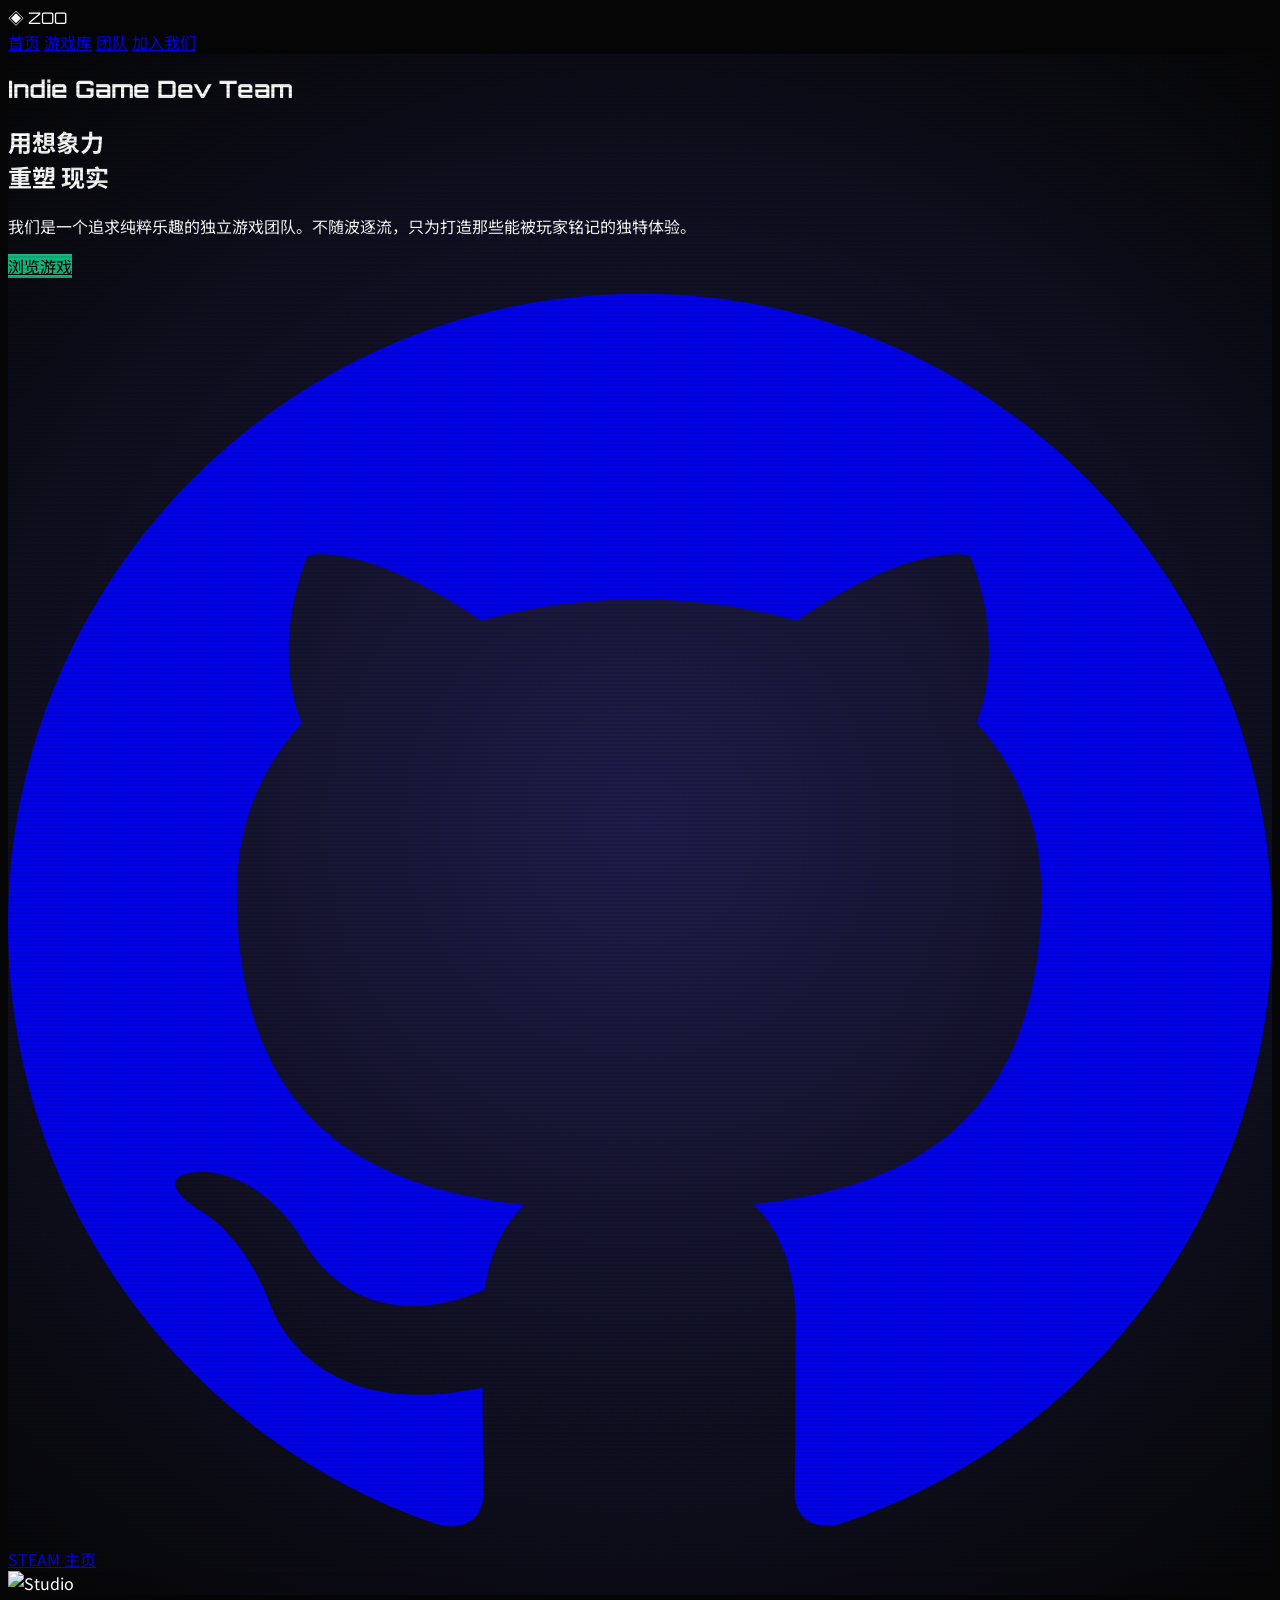
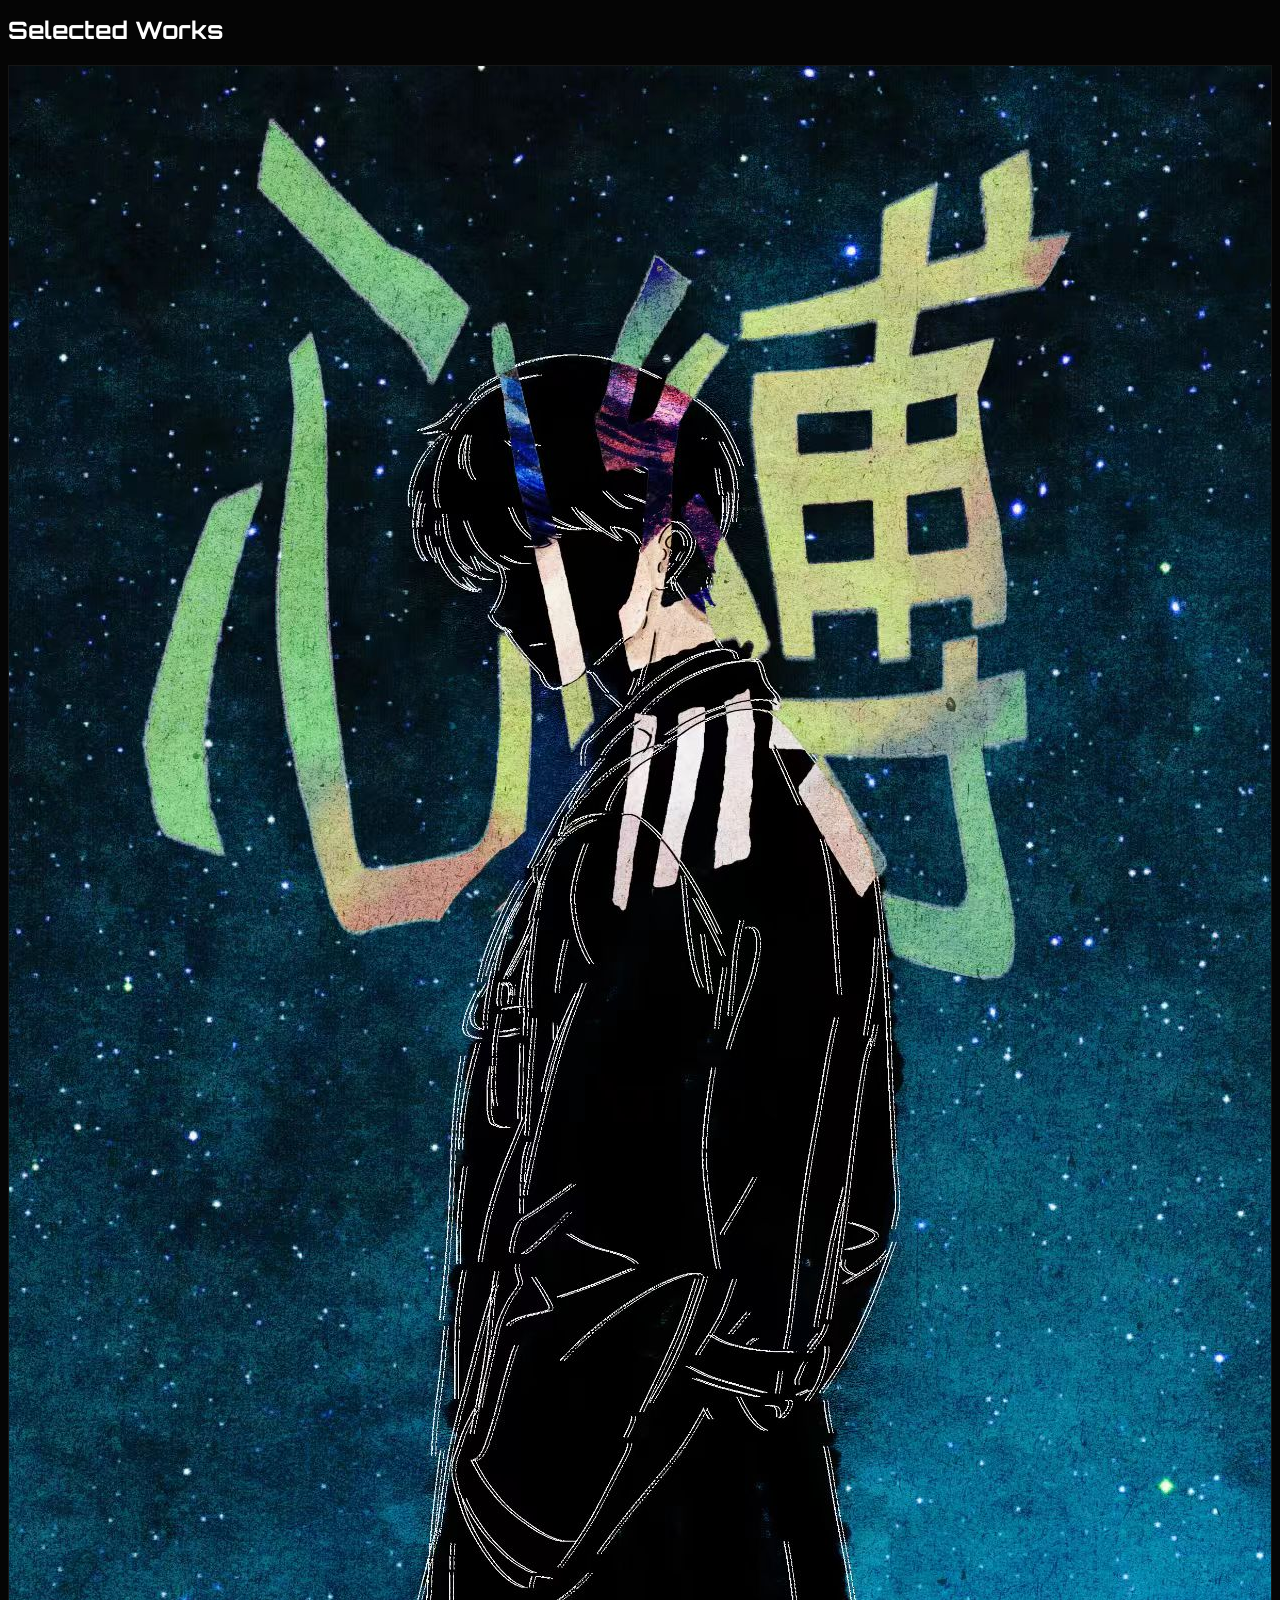
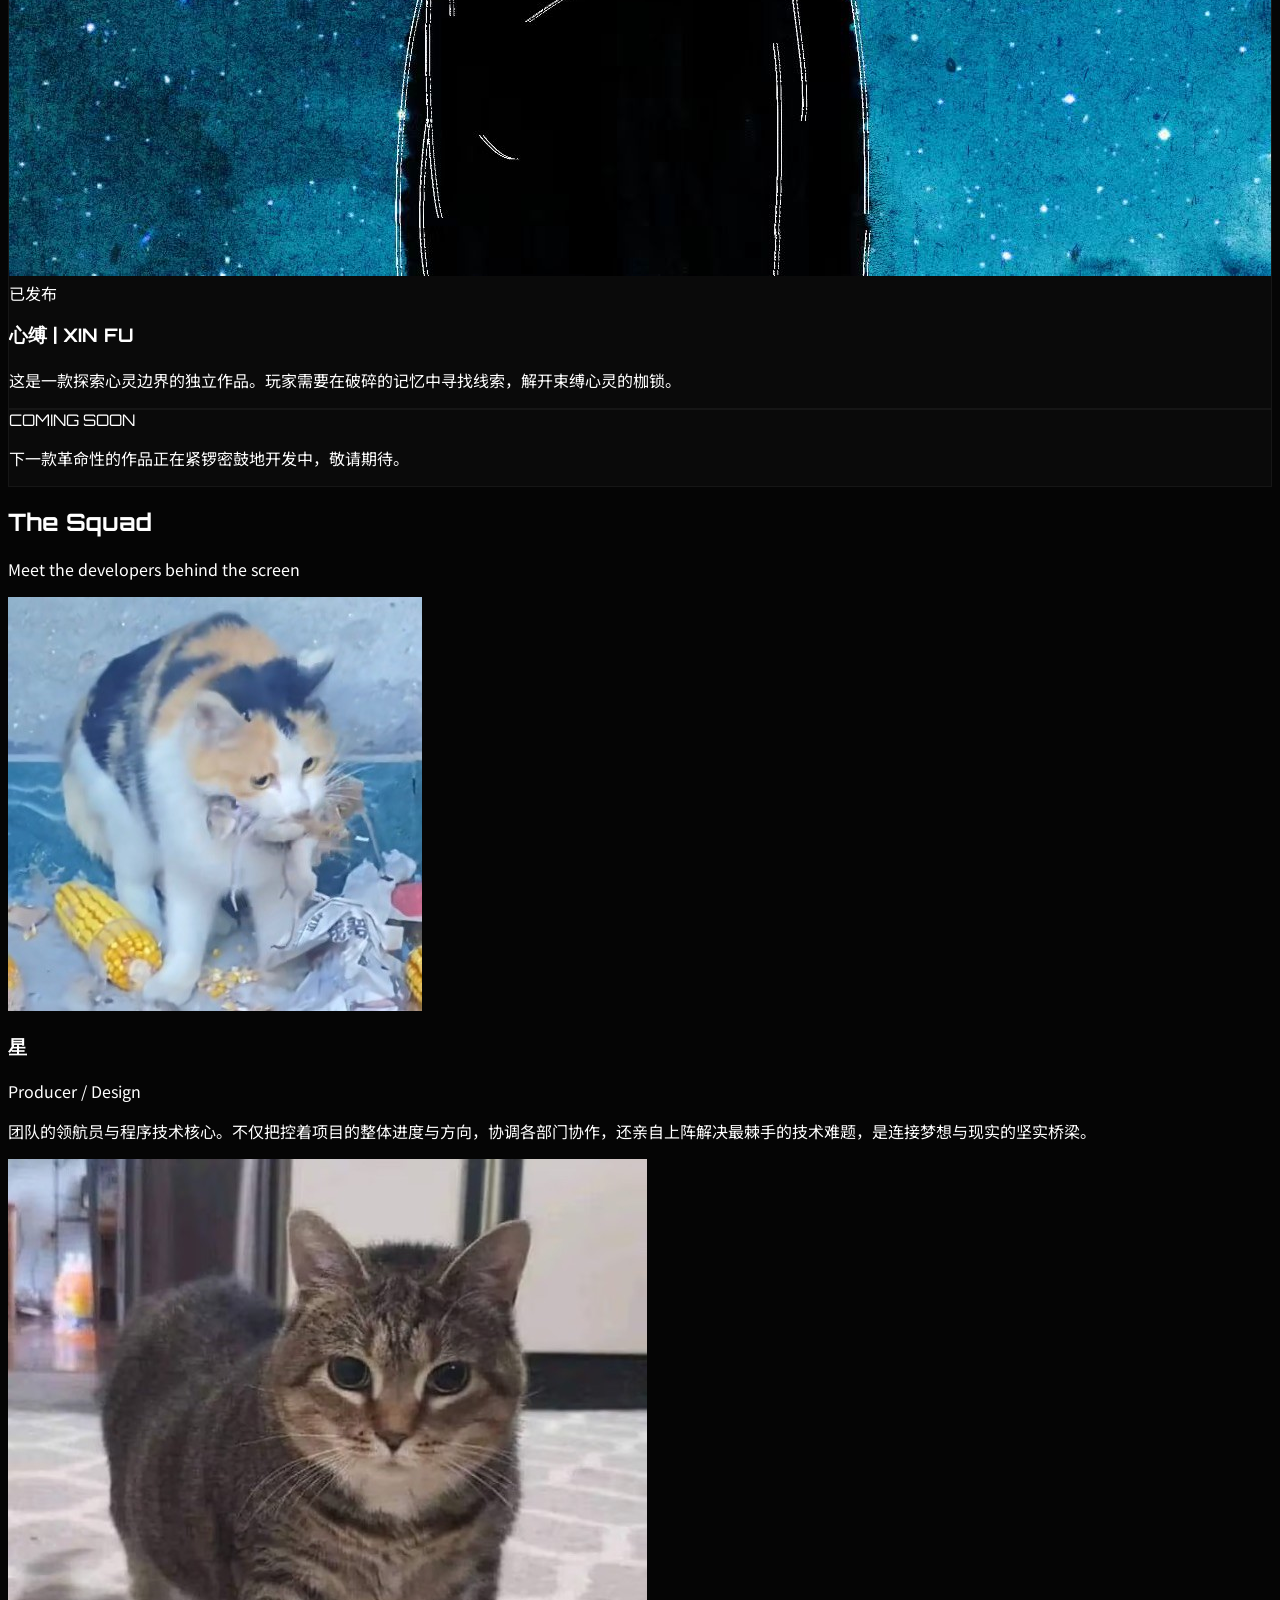
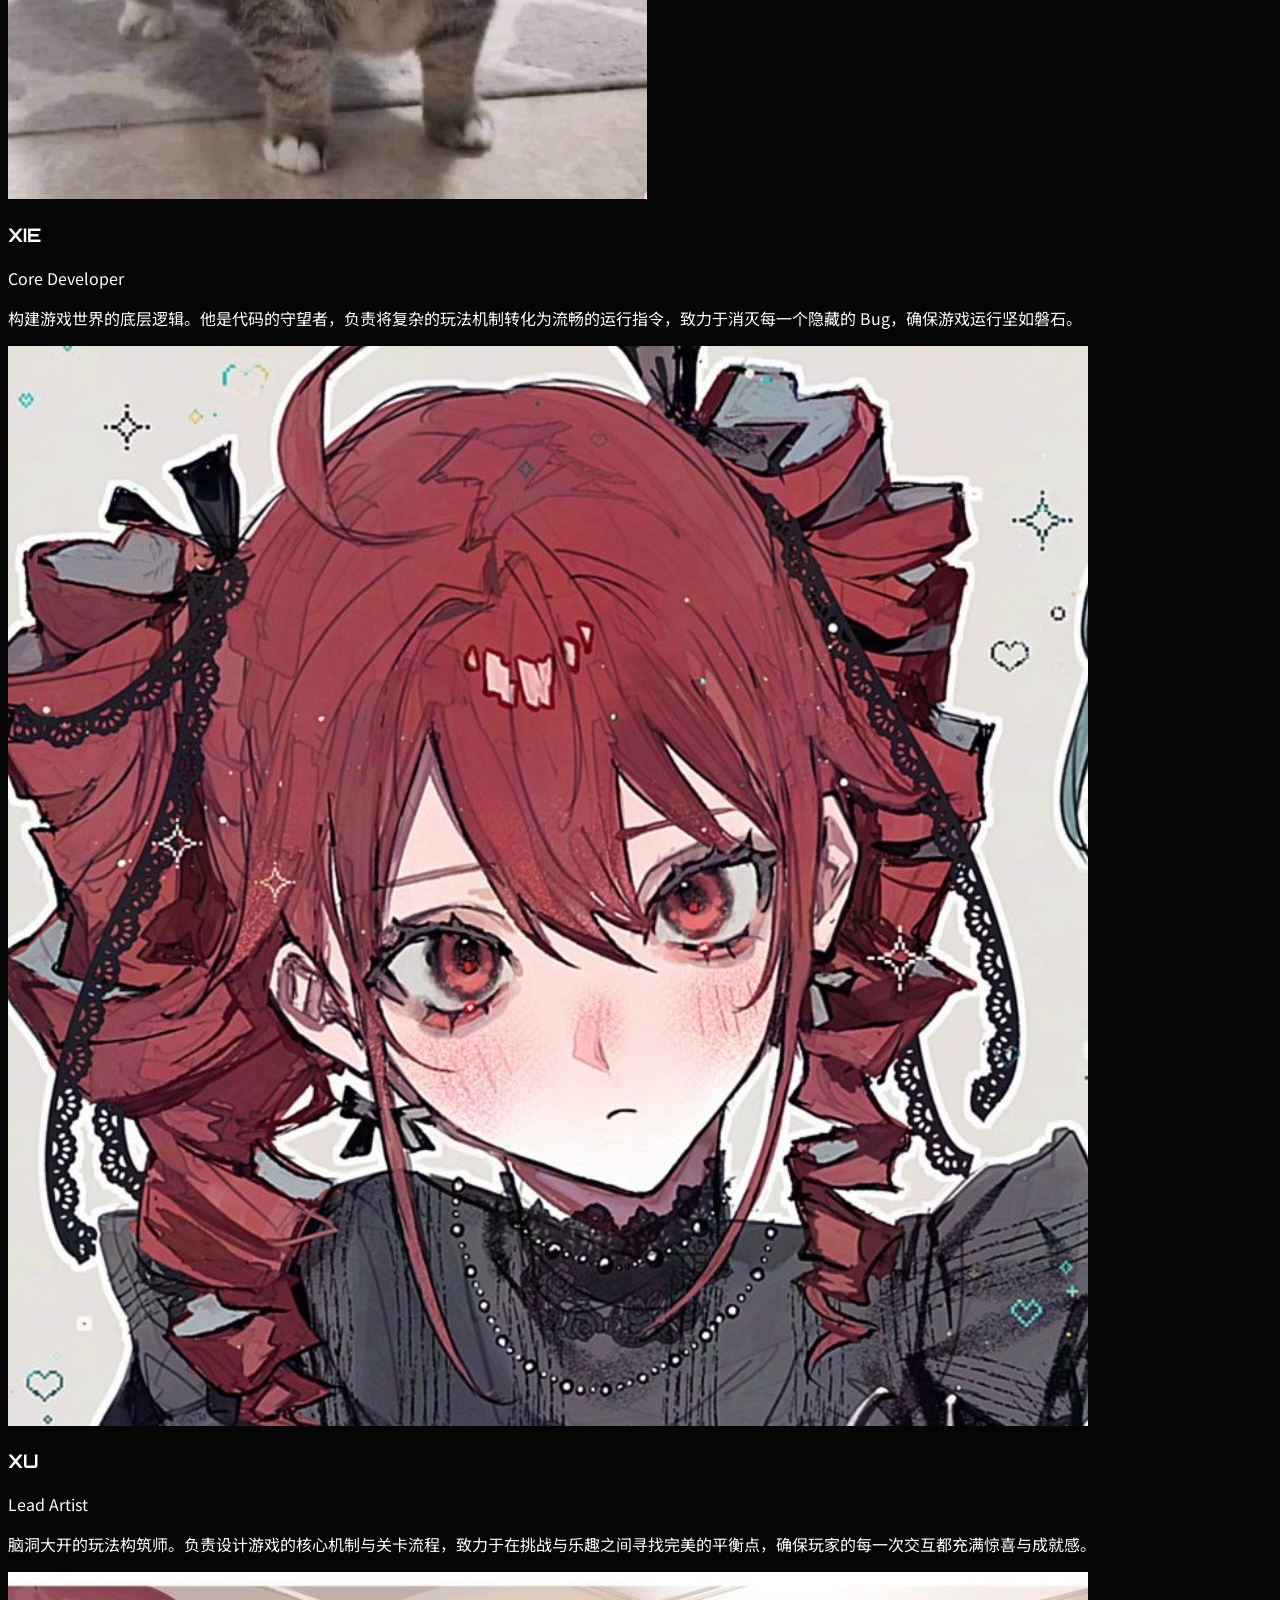
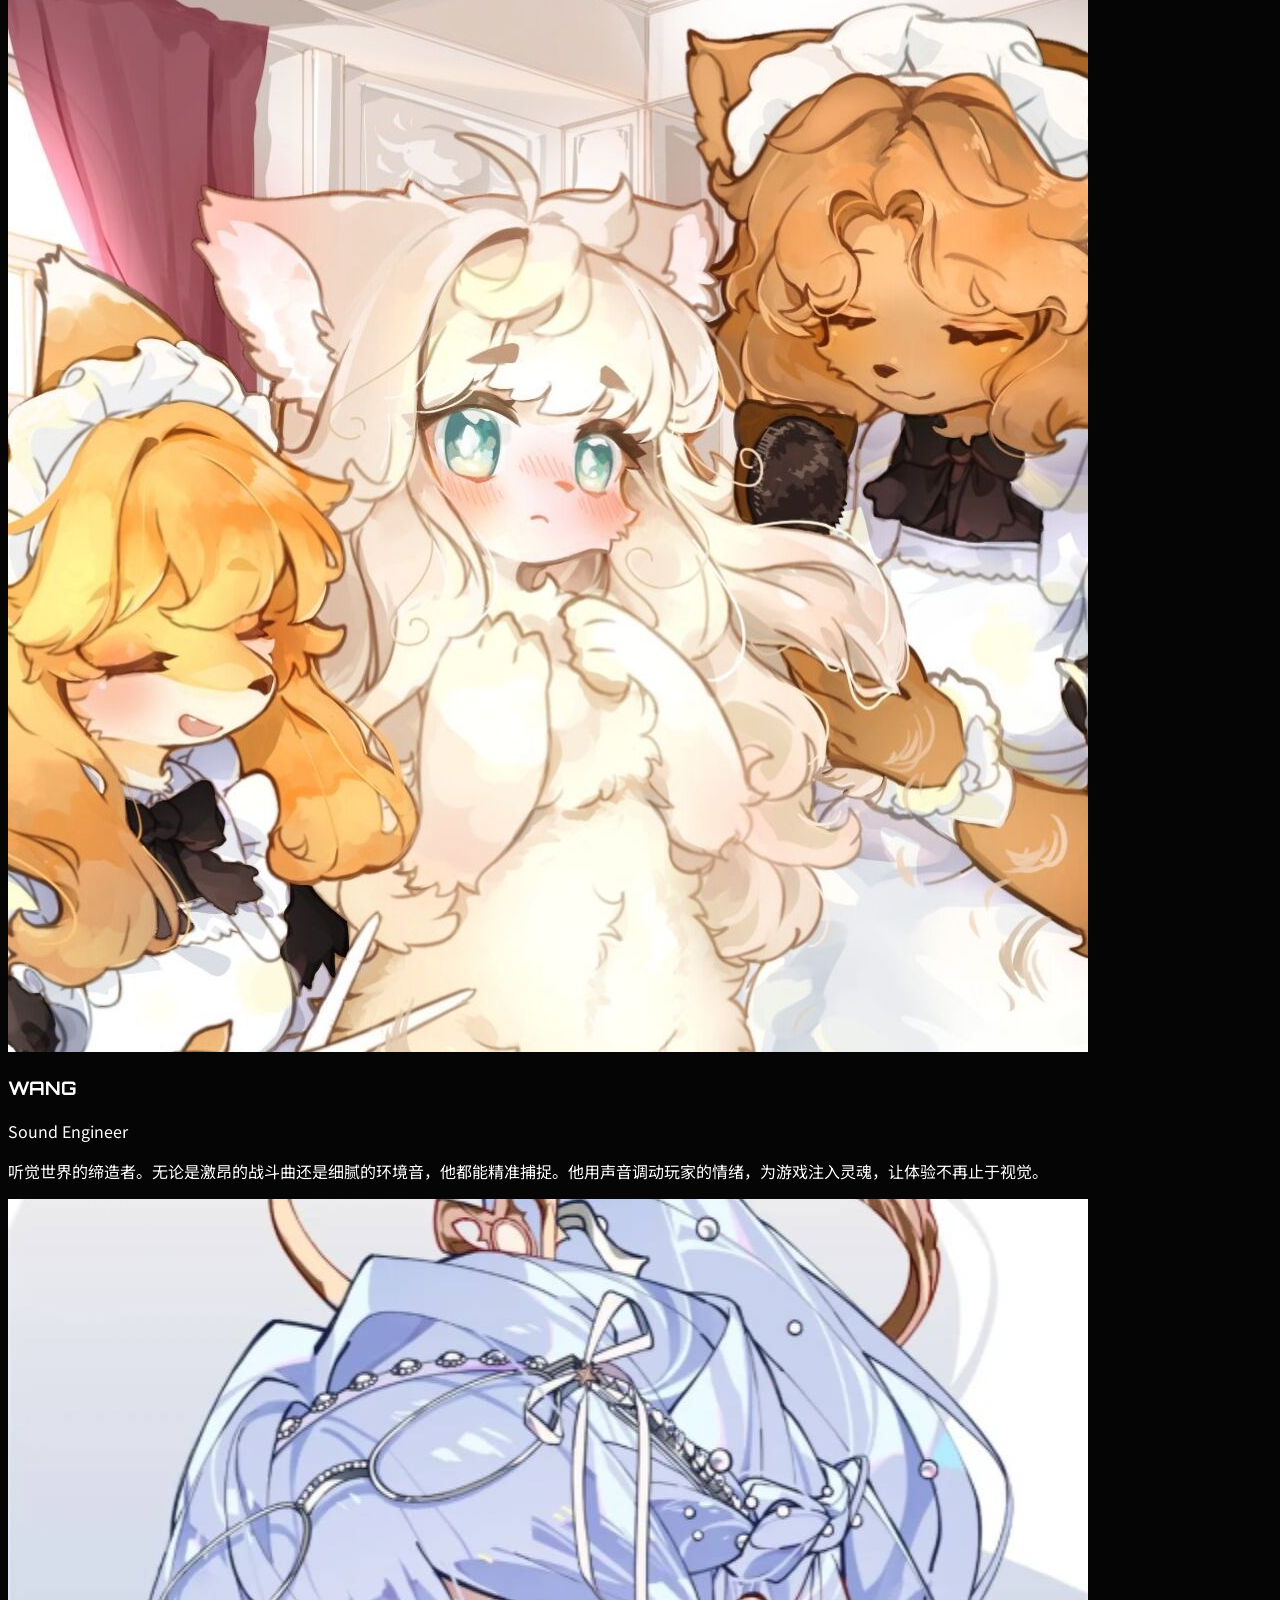
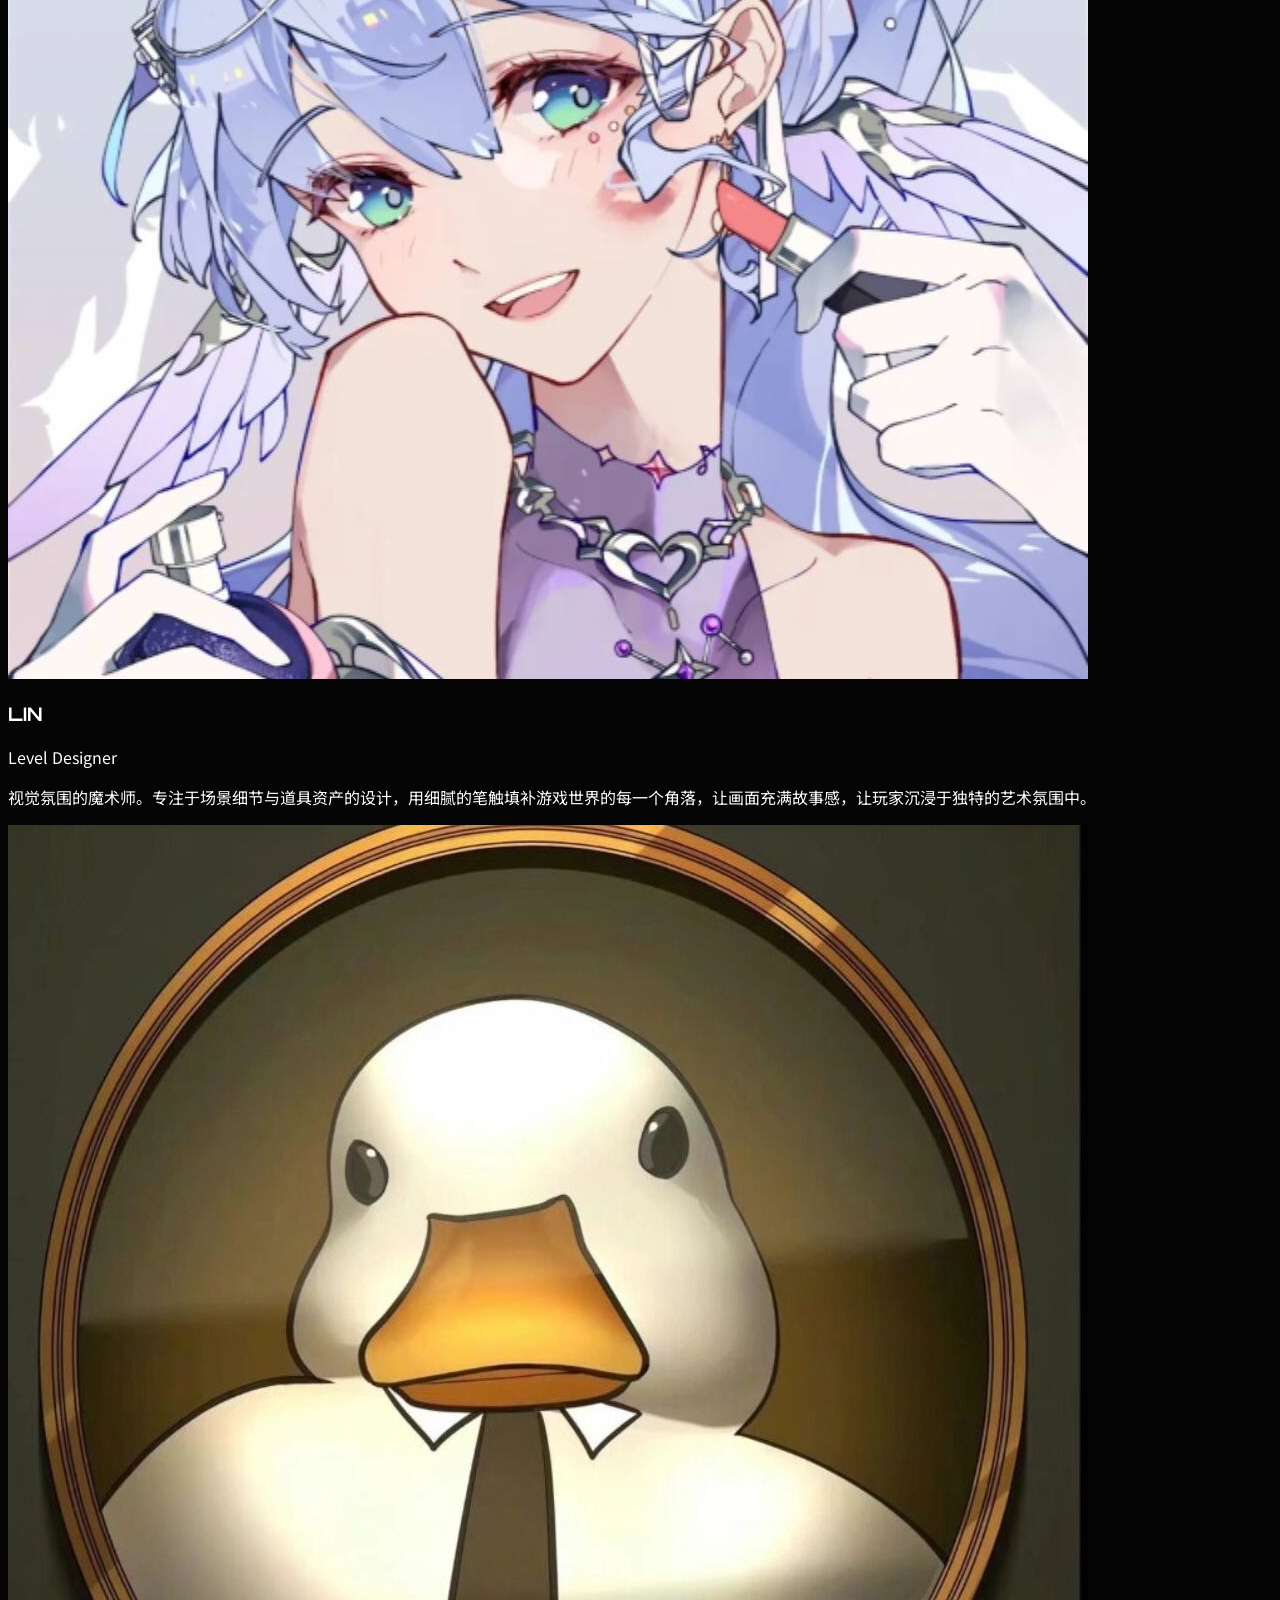
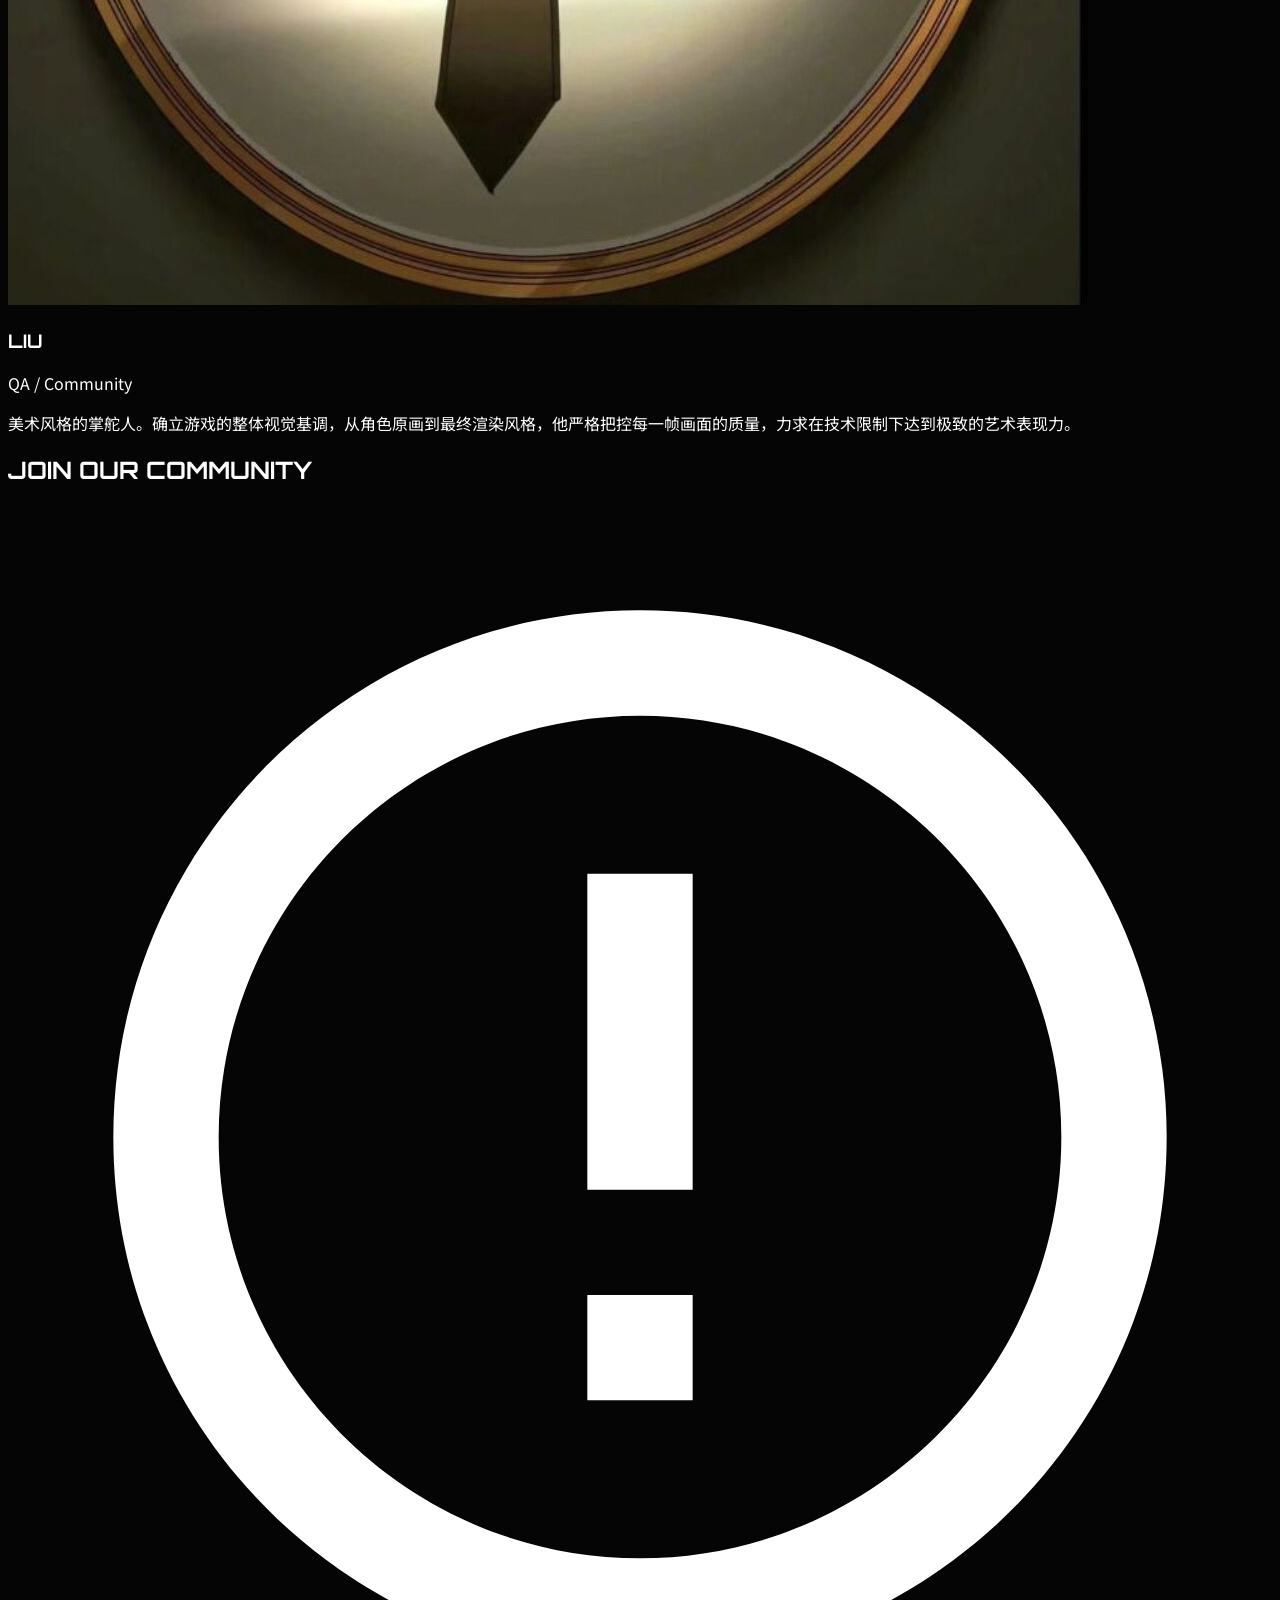
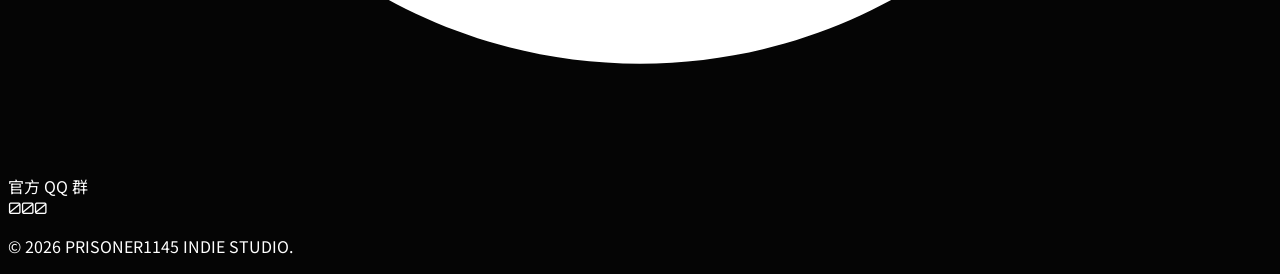
==== commit a313b5c7: "Update index.html" ====
--- a/index.html
+++ b/index.html
@@ -176,7 +176,7 @@
                     <img src="./images/me.jpg" alt="星" class="team-img w-full h-full object-cover">
                     <div class="absolute inset-0 bg-gradient-to-t from-black/80 to-transparent opacity-0 group-hover:opacity-100 transition-opacity duration-300"></div>
                 </div>
-                <h3 class="font-gaming text-2xl text-white mb-2">ME</h3>
+                <h3 class="font-gaming text-2xl text-white mb-2">星</h3>
                 <p class="text-emerald-500 text-xs font-bold uppercase tracking-widest mb-4">Producer / Design</p>
                 <p class="text-gray-400 text-sm leading-relaxed border-l-2 border-emerald-500/30 pl-4">
                    团队的领航员与程序技术核心。不仅把控着项目的整体进度与方向，协调各部门协作，还亲自上阵解决最棘手的技术难题，是连接梦想与现实的坚实桥梁。
@@ -278,3 +278,4 @@
 
 </body>
 </html>
+
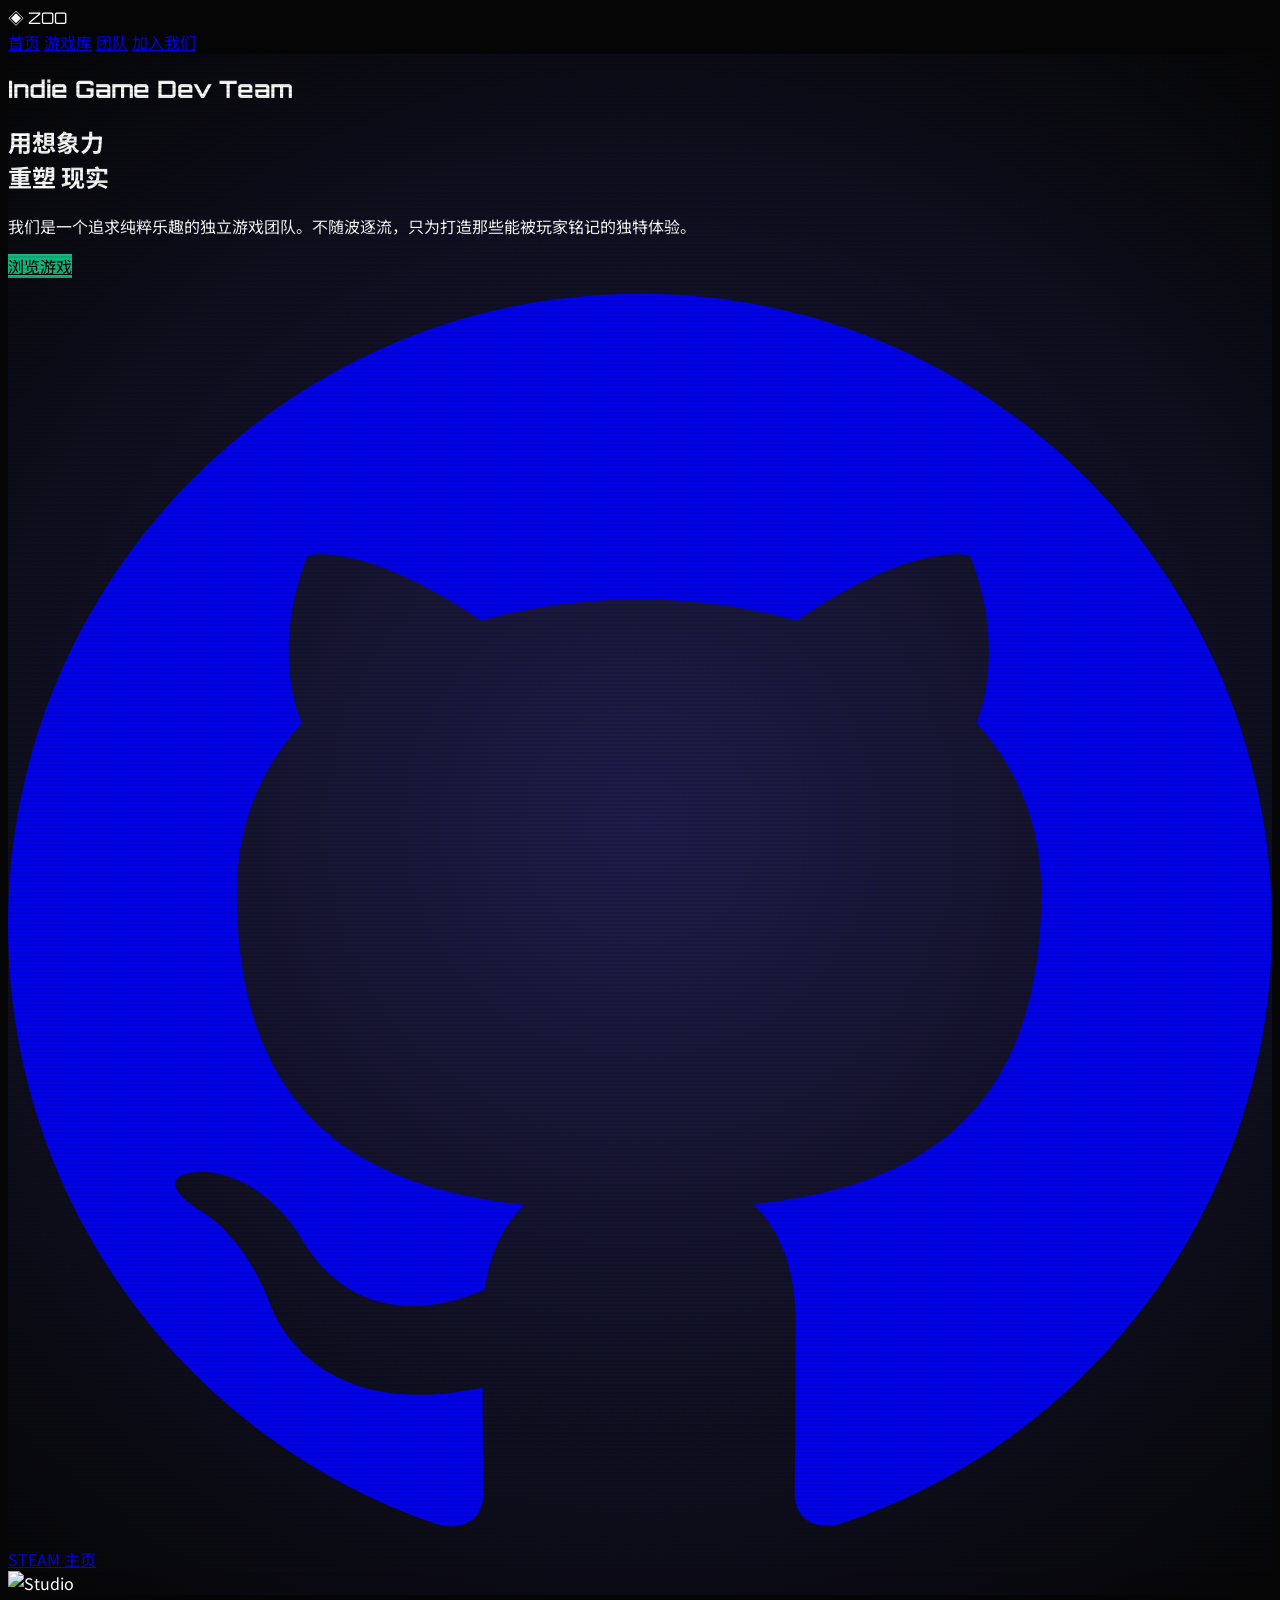
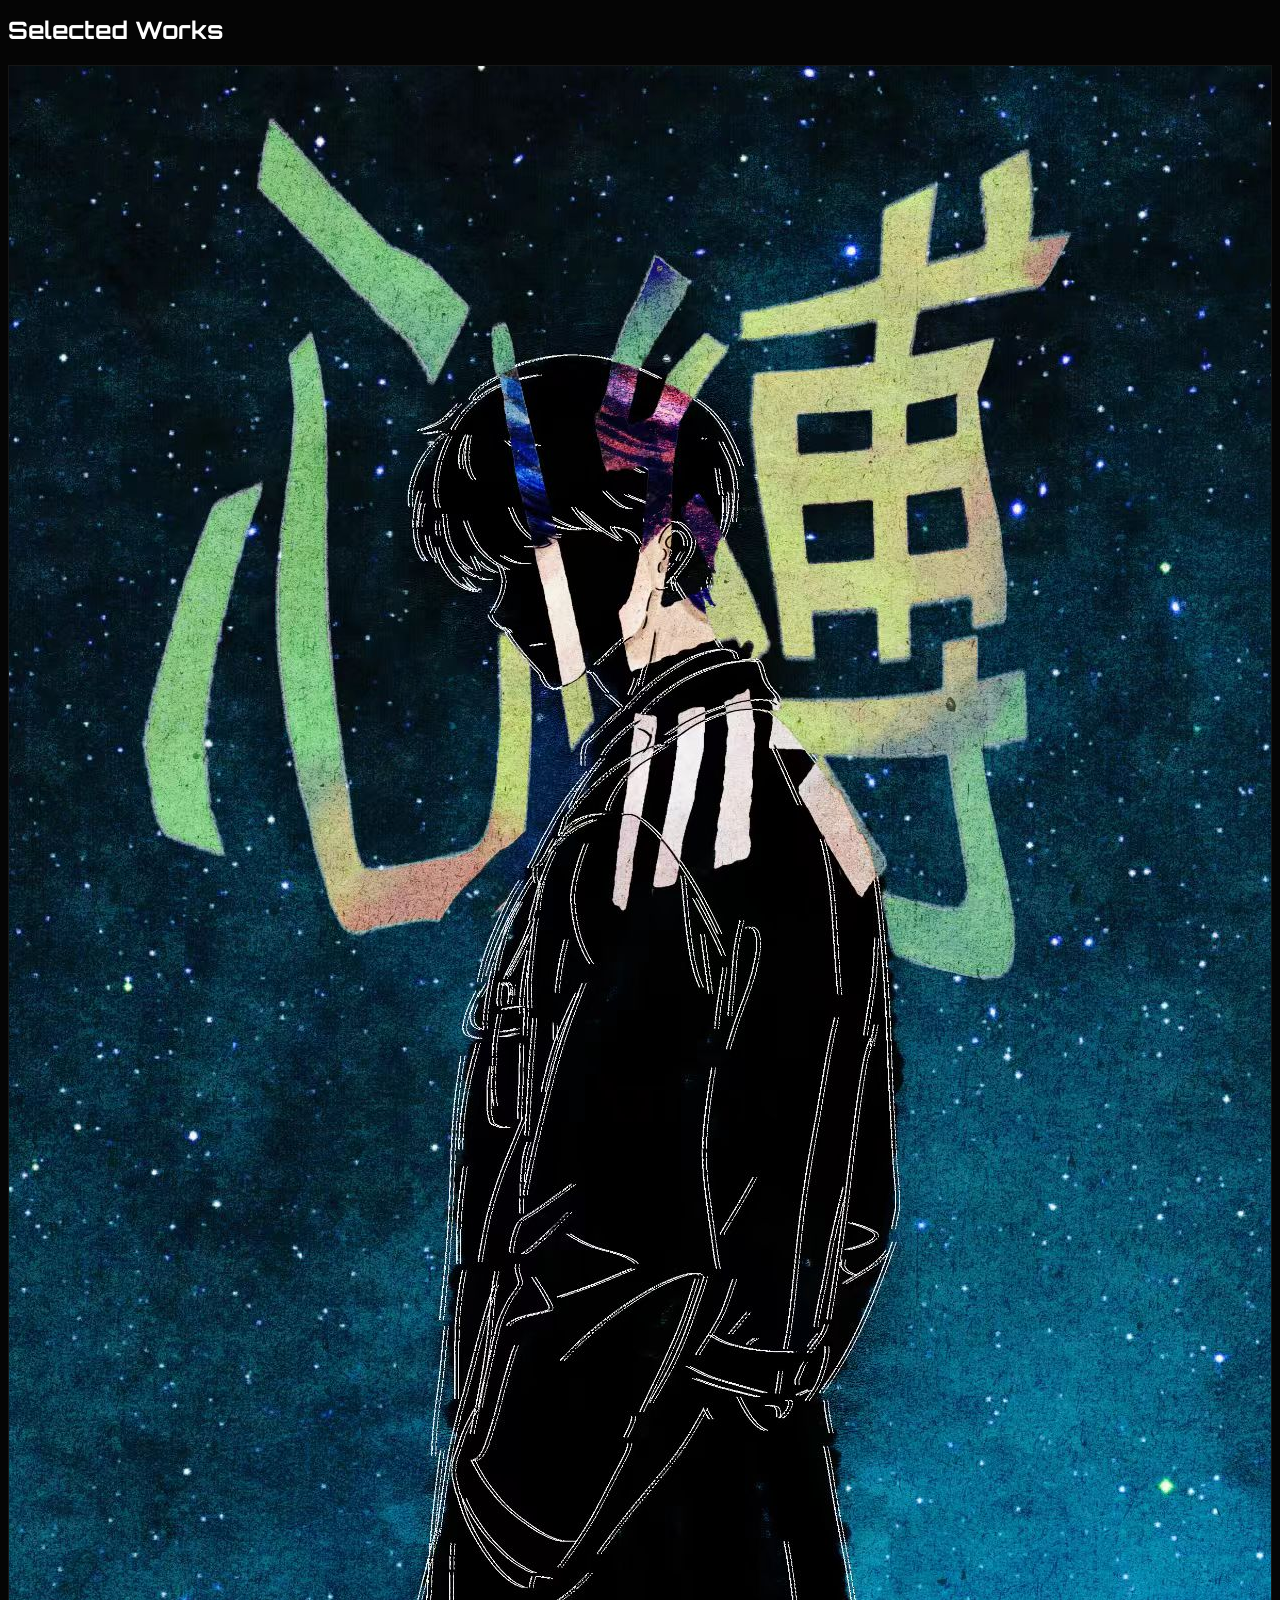
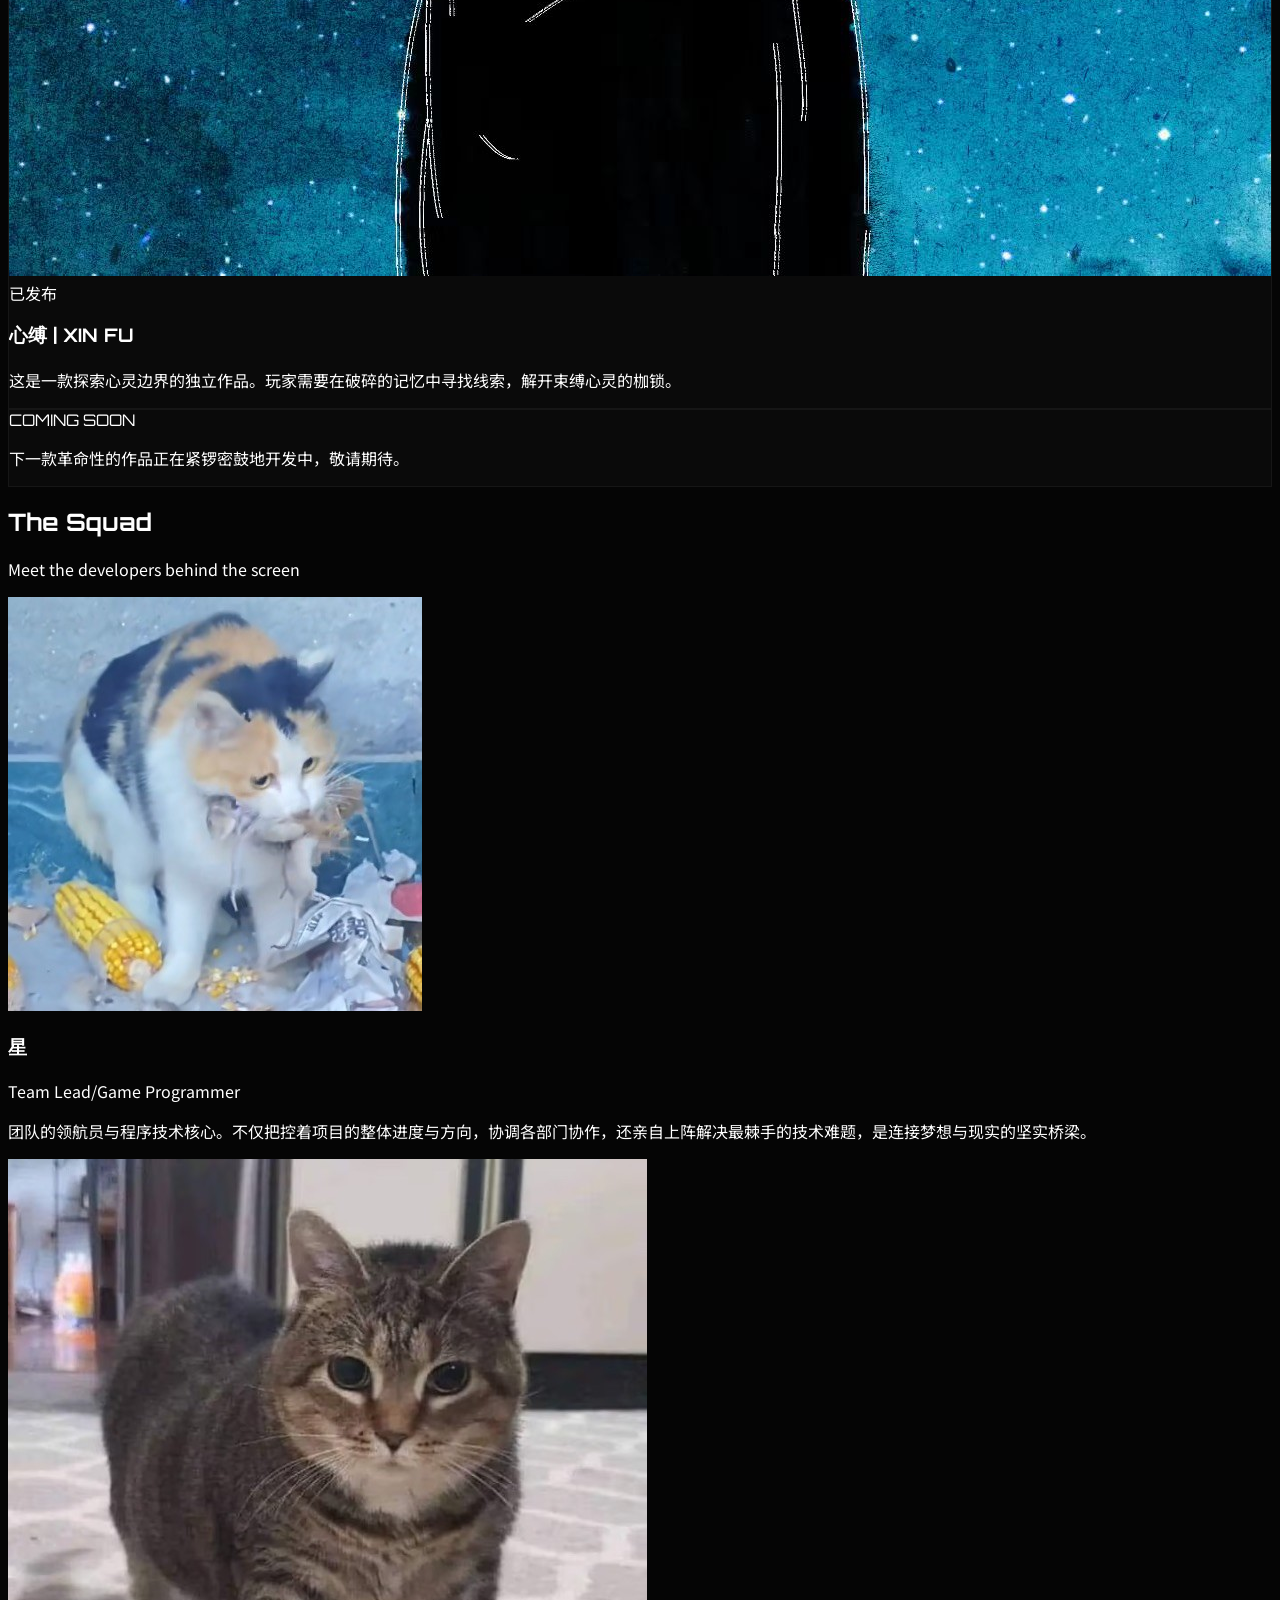
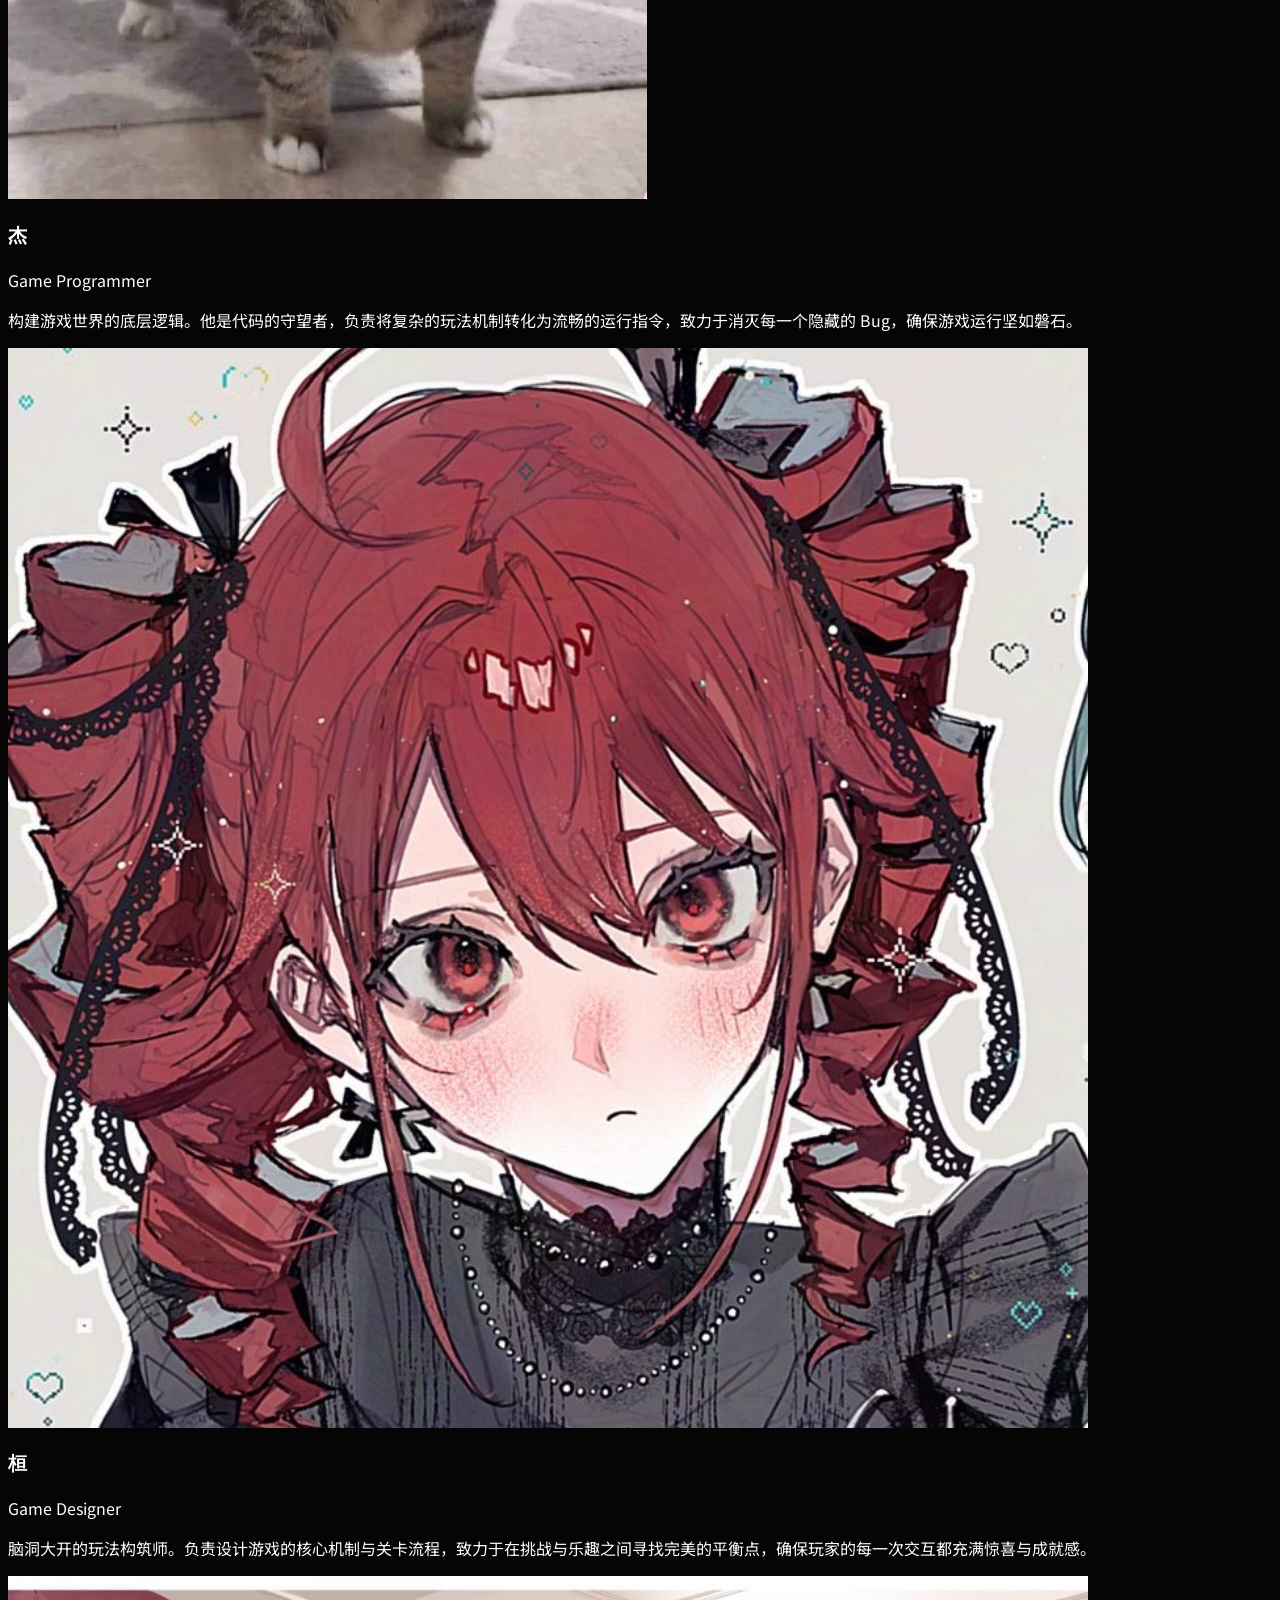
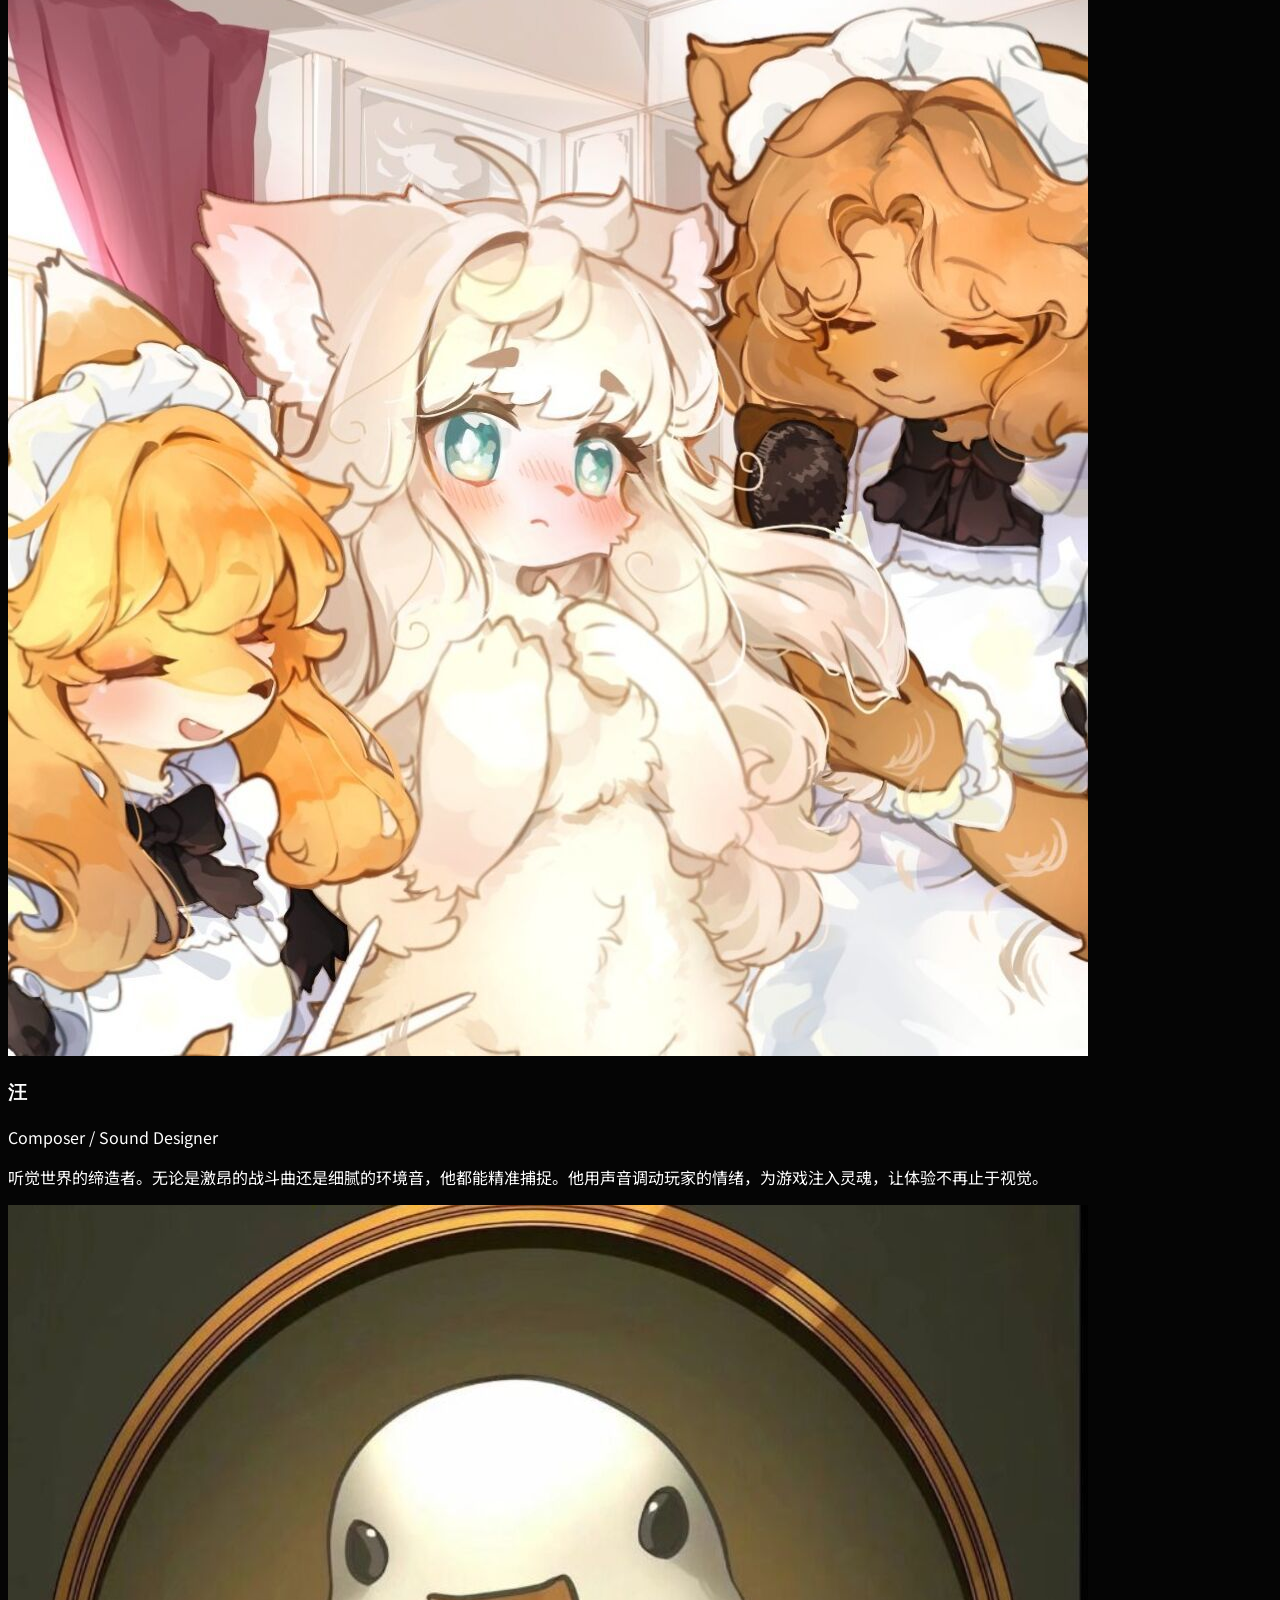
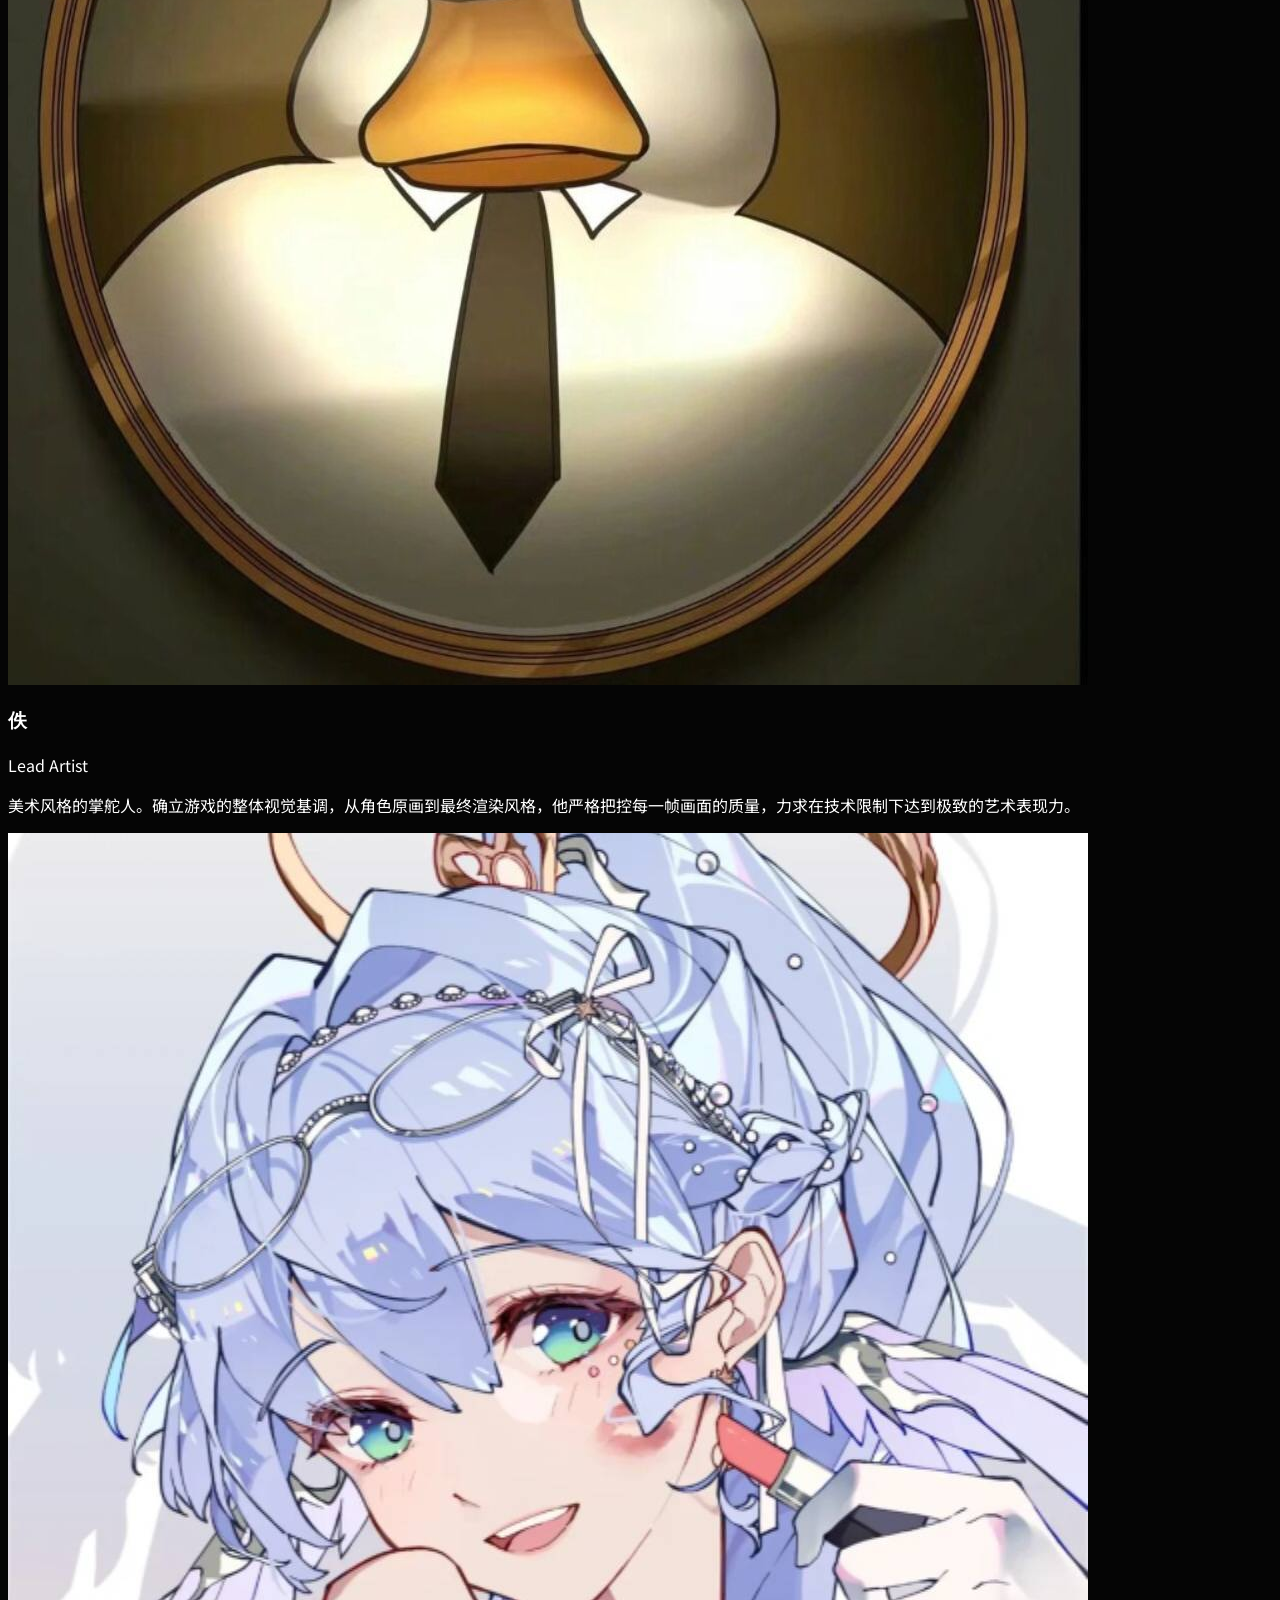
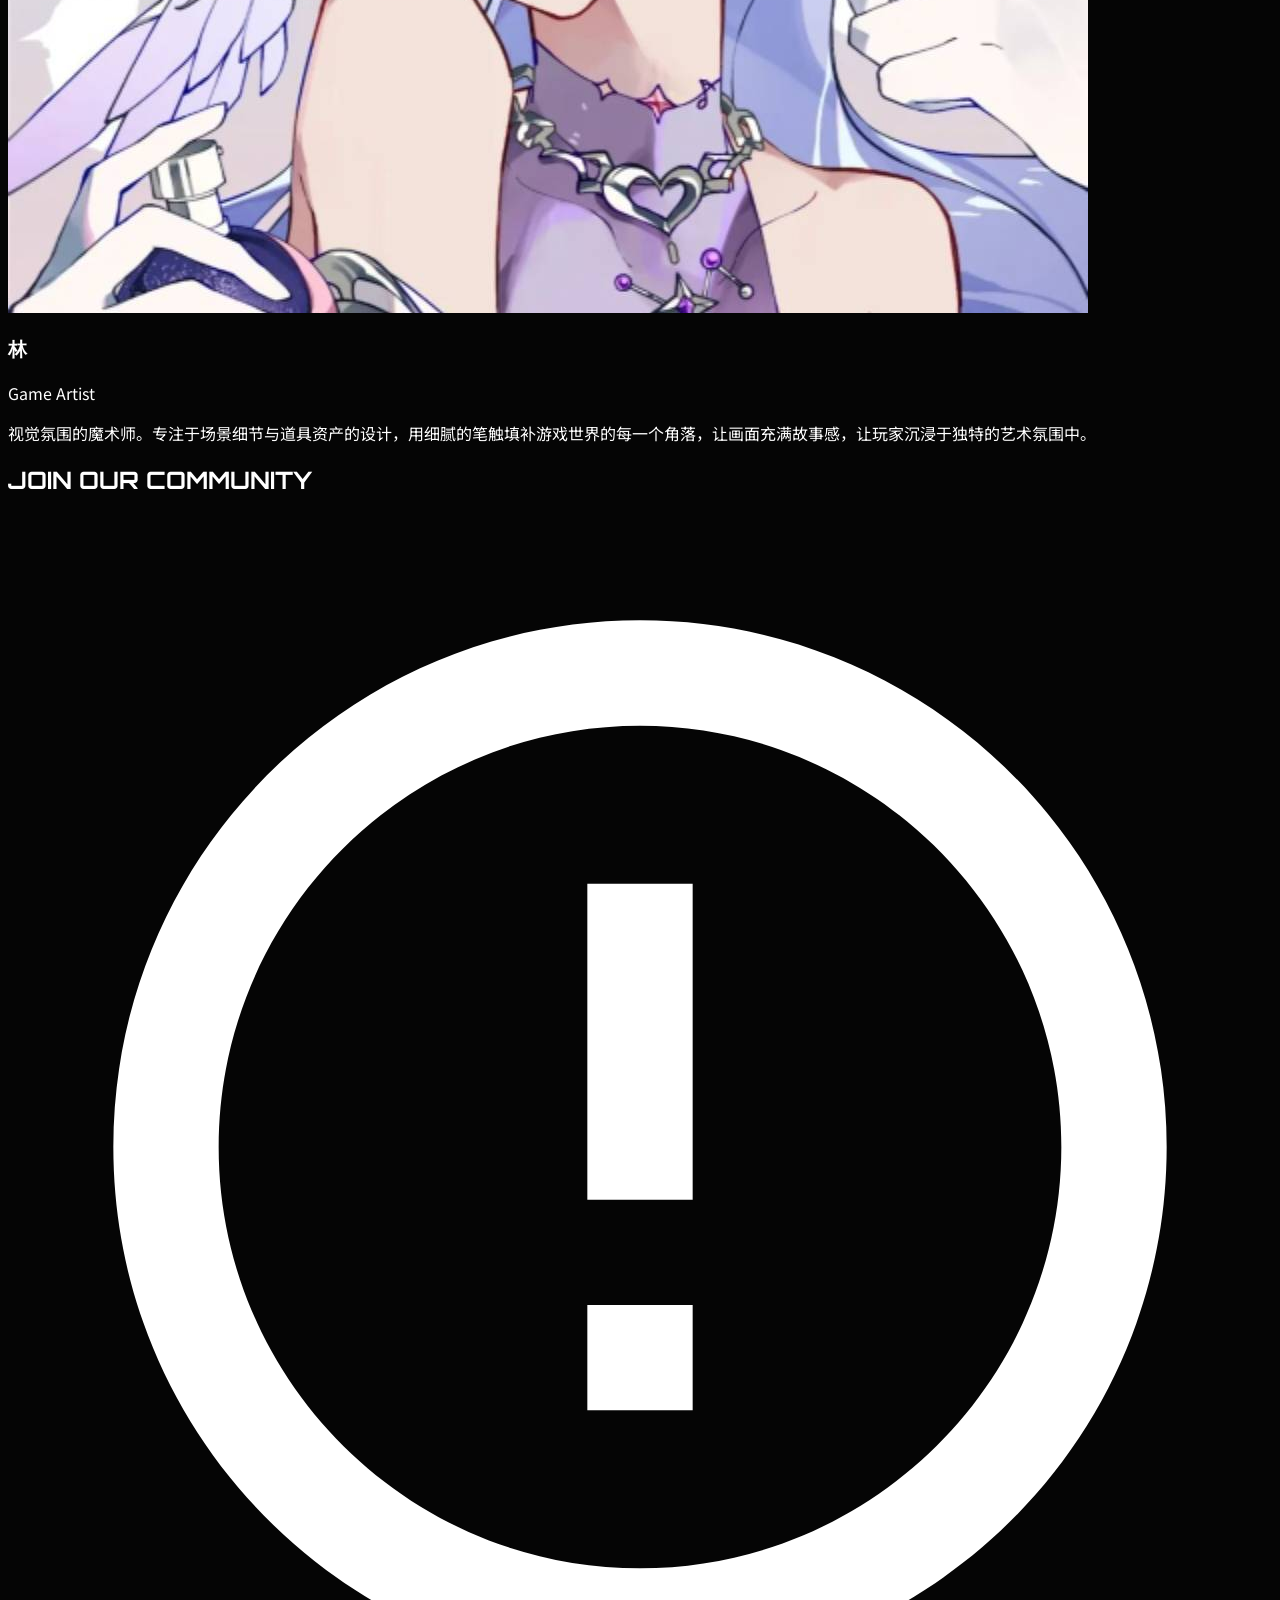
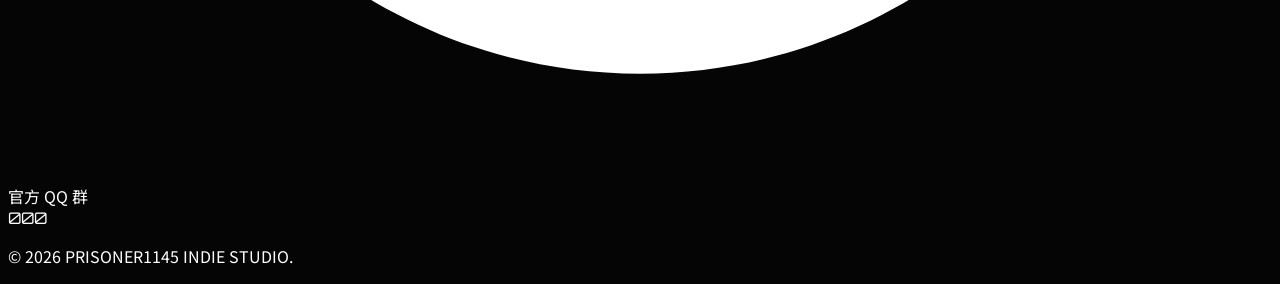
==== commit 34815ce8: "Update index.html" ====
--- a/index.html
+++ b/index.html
@@ -177,7 +177,7 @@
                     <div class="absolute inset-0 bg-gradient-to-t from-black/80 to-transparent opacity-0 group-hover:opacity-100 transition-opacity duration-300"></div>
                 </div>
                 <h3 class="font-gaming text-2xl text-white mb-2">星</h3>
-                <p class="text-emerald-500 text-xs font-bold uppercase tracking-widest mb-4">Producer / Design</p>
+                <p class="text-emerald-500 text-xs font-bold uppercase tracking-widest mb-4">Team Lead/Game Programmer</p>
                 <p class="text-gray-400 text-sm leading-relaxed border-l-2 border-emerald-500/30 pl-4">
                    团队的领航员与程序技术核心。不仅把控着项目的整体进度与方向，协调各部门协作，还亲自上阵解决最棘手的技术难题，是连接梦想与现实的坚实桥梁。
                 </p>
@@ -189,8 +189,8 @@
                     <img src="./images/xie.jpg" alt="谢" class="team-img w-full h-full object-cover">
                     <div class="absolute inset-0 bg-gradient-to-t from-black/80 to-transparent opacity-0 group-hover:opacity-100 transition-opacity duration-300"></div>
                 </div>
-                <h3 class="font-gaming text-2xl text-white mb-2">XIE</h3>
-                <p class="text-emerald-500 text-xs font-bold uppercase tracking-widest mb-4">Core Developer</p>
+                <h3 class="font-gaming text-2xl text-white mb-2">杰</h3>
+                <p class="text-emerald-500 text-xs font-bold uppercase tracking-widest mb-4">Game Programmer</p>
                 <p class="text-gray-400 text-sm leading-relaxed border-l-2 border-emerald-500/30 pl-4">
                     构建游戏世界的底层逻辑。他是代码的守望者，负责将复杂的玩法机制转化为流畅的运行指令，致力于消灭每一个隐藏的 Bug，确保游戏运行坚如磐石。
                 </p>
@@ -202,55 +202,57 @@
                     <img src="./images/xu.jpg" alt="桓" class="team-img w-full h-full object-cover">
                     <div class="absolute inset-0 bg-gradient-to-t from-black/80 to-transparent opacity-0 group-hover:opacity-100 transition-opacity duration-300"></div>
                 </div>
-                <h3 class="font-gaming text-2xl text-white mb-2">XU</h3>
+                <h3 class="font-gaming text-2xl text-white mb-2">桓</h3>
+                <p class="text-emerald-500 text-xs font-bold uppercase tracking-widest mb-4">Game Designer</p>
+                <p class="text-gray-400 text-sm leading-relaxed border-l-2 border-emerald-500/30 pl-4">
+                    脑洞大开的玩法构筑师。负责设计游戏的核心机制与关卡流程，致力于在挑战与乐趣之间寻找完美的平衡点，确保玩家的每一次交互都充满惊喜与成就感。
+                </p>
+            </div>
+
+           
+
+            <!-- 成员 4: Wang -->
+            <div class="group">
+                <div class="aspect-square rounded-2xl overflow-hidden border border-white/10 bg-gray-900 mb-6 relative">
+                    <img src="./images/wang.jpg" alt="翼" class="team-img w-full h-full object-cover">
+                    <div class="absolute inset-0 bg-gradient-to-t from-black/80 to-transparent opacity-0 group-hover:opacity-100 transition-opacity duration-300"></div>
+                </div>
+                <h3 class="font-gaming text-2xl text-white mb-2">汪</h3>
+                <p class="text-emerald-500 text-xs font-bold uppercase tracking-widest mb-4">Composer / Sound Designer</p>
+                <p class="text-gray-400 text-sm leading-relaxed border-l-2 border-emerald-500/30 pl-4">
+                    听觉世界的缔造者。无论是激昂的战斗曲还是细腻的环境音，他都能精准捕捉。他用声音调动玩家的情绪，为游戏注入灵魂，让体验不再止于视觉。
+                </p>
+            </div>
+
+             <!-- 成员 : Liu -->
+            <div class="group">
+                <div class="aspect-square rounded-2xl overflow-hidden border border-white/10 bg-gray-900 mb-6 relative">
+                    <img src="./images/liu.jpg" alt="佚" class="team-img w-full h-full object-cover">
+                    <div class="absolute inset-0 bg-gradient-to-t from-black/80 to-transparent opacity-0 group-hover:opacity-100 transition-opacity duration-300"></div>
+                </div>
+                <h3 class="font-gaming text-2xl text-white mb-2">佚</h3>
                 <p class="text-emerald-500 text-xs font-bold uppercase tracking-widest mb-4">Lead Artist</p>
                 <p class="text-gray-400 text-sm leading-relaxed border-l-2 border-emerald-500/30 pl-4">
-                    脑洞大开的玩法构筑师。负责设计游戏的核心机制与关卡流程，致力于在挑战与乐趣之间寻找完美的平衡点，确保玩家的每一次交互都充满惊喜与成就感。
+                   美术风格的掌舵人。确立游戏的整体视觉基调，从角色原画到最终渲染风格，他严格把控每一帧画面的质量，力求在技术限制下达到极致的艺术表现力。
+                </p>
+            </div>
+
+        </div>
+
+            <!-- 成员 : Lin -->
+            <div class="group">
+                <div class="aspect-square rounded-2xl overflow-hidden border border-white/10 bg-gray-900 mb-6 relative">
+                    <img src="./images/lin.jpg" alt="林" class="team-img w-full h-full object-cover">
+                    <div class="absolute inset-0 bg-gradient-to-t from-black/80 to-transparent opacity-0 group-hover:opacity-100 transition-opacity duration-300"></div>
+                </div>
+                <h3 class="font-gaming text-2xl text-white mb-2">林</h3>
+                <p class="text-emerald-500 text-xs font-bold uppercase tracking-widest mb-4">Game Artist</p>
+                <p class="text-gray-400 text-sm leading-relaxed border-l-2 border-emerald-500/30 pl-4">
+                   视觉氛围的魔术师。专注于场景细节与道具资产的设计，用细腻的笔触填补游戏世界的每一个角落，让画面充满故事感，让玩家沉浸于独特的艺术氛围中。
                 </p>
             </div>
 
            
-
-            <!-- 成员 4: Wang -->
-            <div class="group">
-                <div class="aspect-square rounded-2xl overflow-hidden border border-white/10 bg-gray-900 mb-6 relative">
-                    <img src="./images/wang.jpg" alt="翼" class="team-img w-full h-full object-cover">
-                    <div class="absolute inset-0 bg-gradient-to-t from-black/80 to-transparent opacity-0 group-hover:opacity-100 transition-opacity duration-300"></div>
-                </div>
-                <h3 class="font-gaming text-2xl text-white mb-2">WANG</h3>
-                <p class="text-emerald-500 text-xs font-bold uppercase tracking-widest mb-4">Sound Engineer</p>
-                <p class="text-gray-400 text-sm leading-relaxed border-l-2 border-emerald-500/30 pl-4">
-                    听觉世界的缔造者。无论是激昂的战斗曲还是细腻的环境音，他都能精准捕捉。他用声音调动玩家的情绪，为游戏注入灵魂，让体验不再止于视觉。
-                </p>
-            </div>
-
-            <!-- 成员 5: Lin -->
-            <div class="group">
-                <div class="aspect-square rounded-2xl overflow-hidden border border-white/10 bg-gray-900 mb-6 relative">
-                    <img src="./images/lin.jpg" alt="林" class="team-img w-full h-full object-cover">
-                    <div class="absolute inset-0 bg-gradient-to-t from-black/80 to-transparent opacity-0 group-hover:opacity-100 transition-opacity duration-300"></div>
-                </div>
-                <h3 class="font-gaming text-2xl text-white mb-2">LIN</h3>
-                <p class="text-emerald-500 text-xs font-bold uppercase tracking-widest mb-4">Level Designer</p>
-                <p class="text-gray-400 text-sm leading-relaxed border-l-2 border-emerald-500/30 pl-4">
-                   视觉氛围的魔术师。专注于场景细节与道具资产的设计，用细腻的笔触填补游戏世界的每一个角落，让画面充满故事感，让玩家沉浸于独特的艺术氛围中。
-                </p>
-            </div>
-
-            <!-- 成员 6: Liu -->
-            <div class="group">
-                <div class="aspect-square rounded-2xl overflow-hidden border border-white/10 bg-gray-900 mb-6 relative">
-                    <img src="./images/liu.jpg" alt="佚" class="team-img w-full h-full object-cover">
-                    <div class="absolute inset-0 bg-gradient-to-t from-black/80 to-transparent opacity-0 group-hover:opacity-100 transition-opacity duration-300"></div>
-                </div>
-                <h3 class="font-gaming text-2xl text-white mb-2">LIU</h3>
-                <p class="text-emerald-500 text-xs font-bold uppercase tracking-widest mb-4">QA / Community</p>
-                <p class="text-gray-400 text-sm leading-relaxed border-l-2 border-emerald-500/30 pl-4">
-                   美术风格的掌舵人。确立游戏的整体视觉基调，从角色原画到最终渲染风格，他严格把控每一帧画面的质量，力求在技术限制下达到极致的艺术表现力。
-                </p>
-            </div>
-
-        </div>
     </section>
 
     <!-- 页脚：已替换为 QQ 群 -->
@@ -279,3 +281,4 @@
 </body>
 </html>
 
+
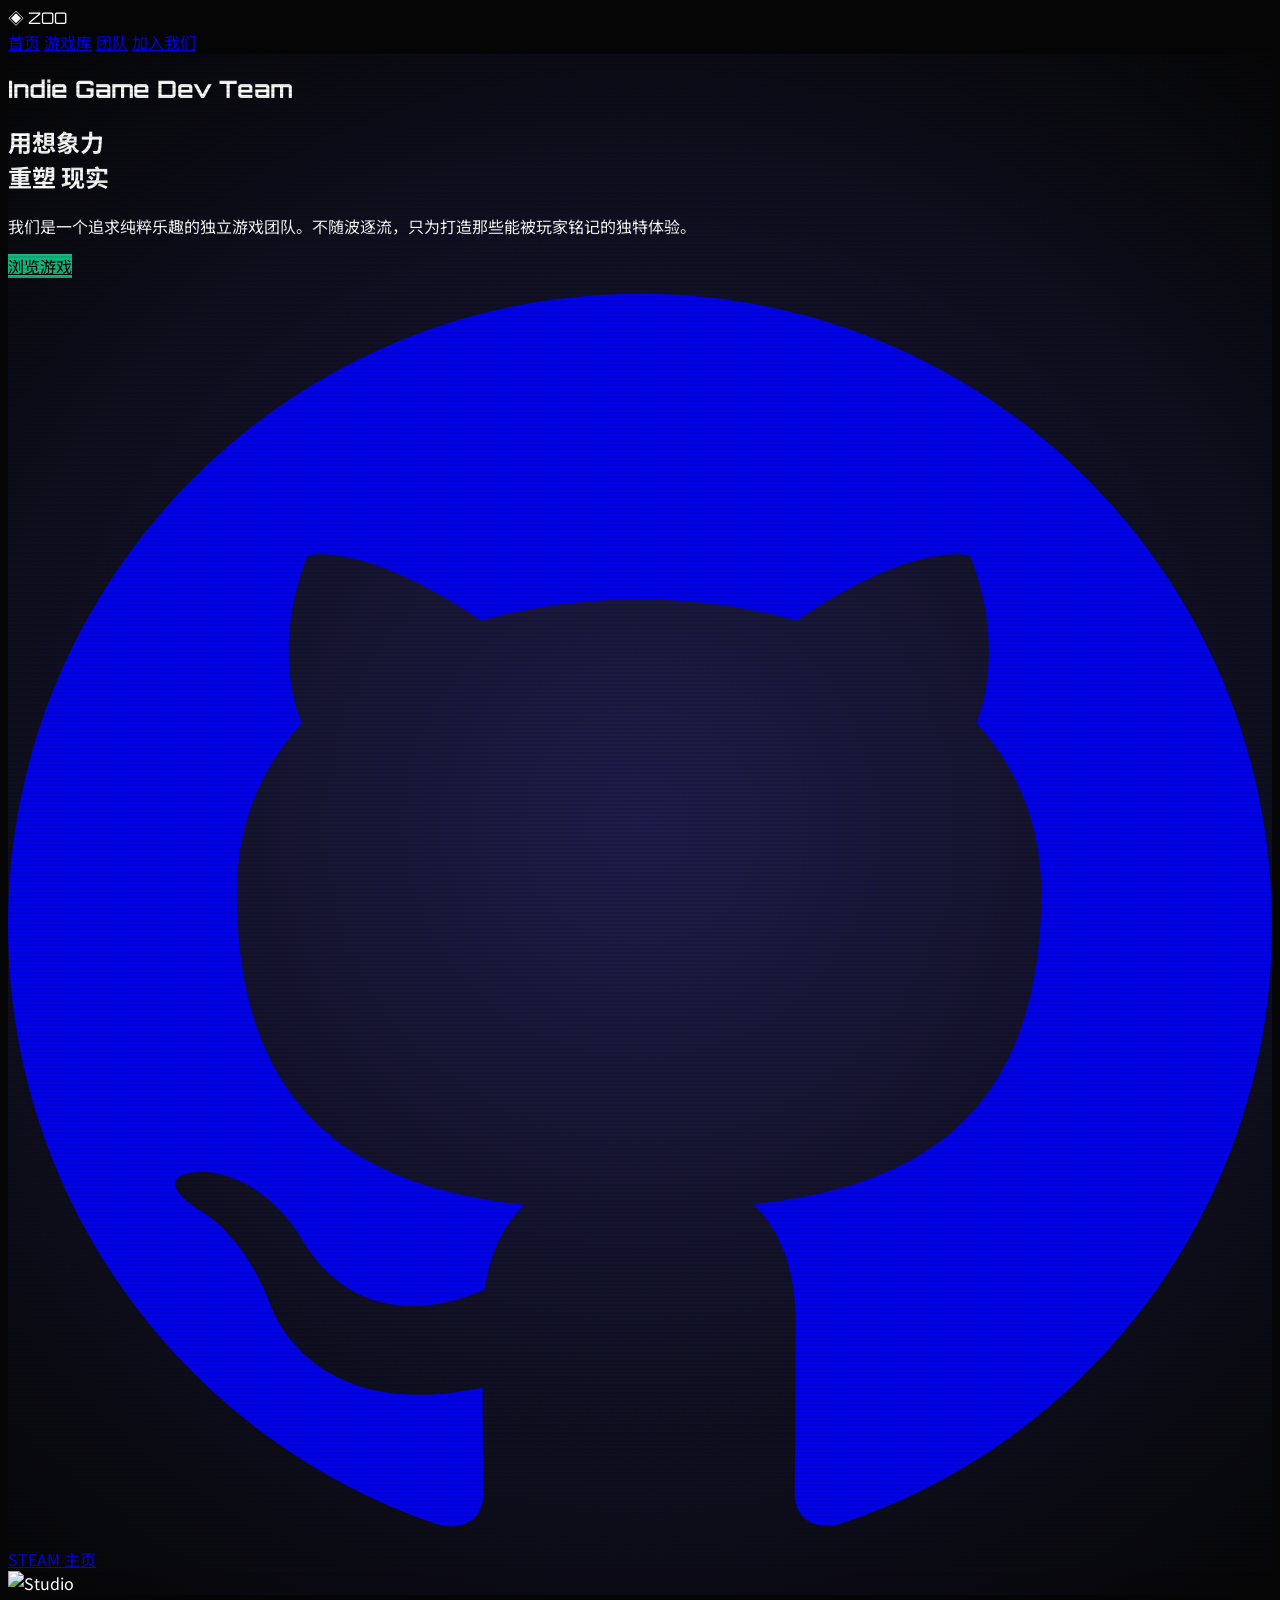
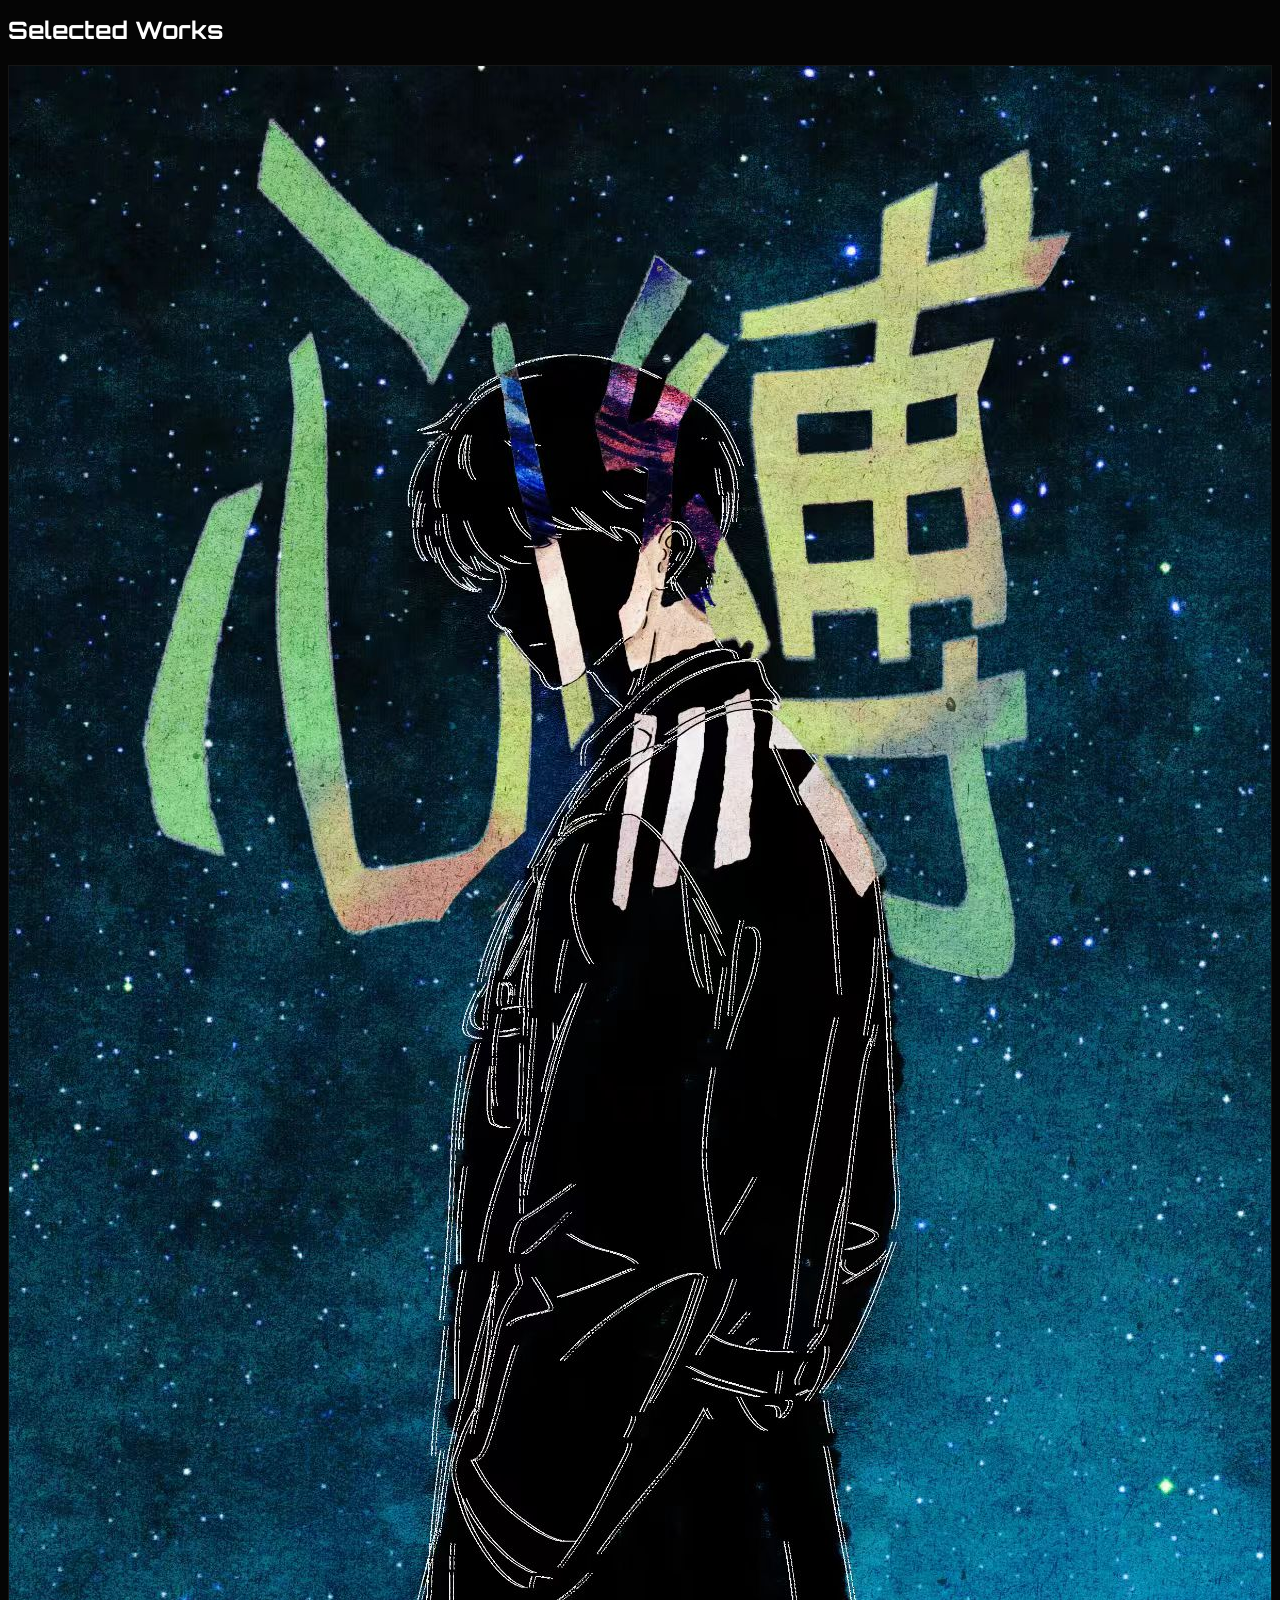
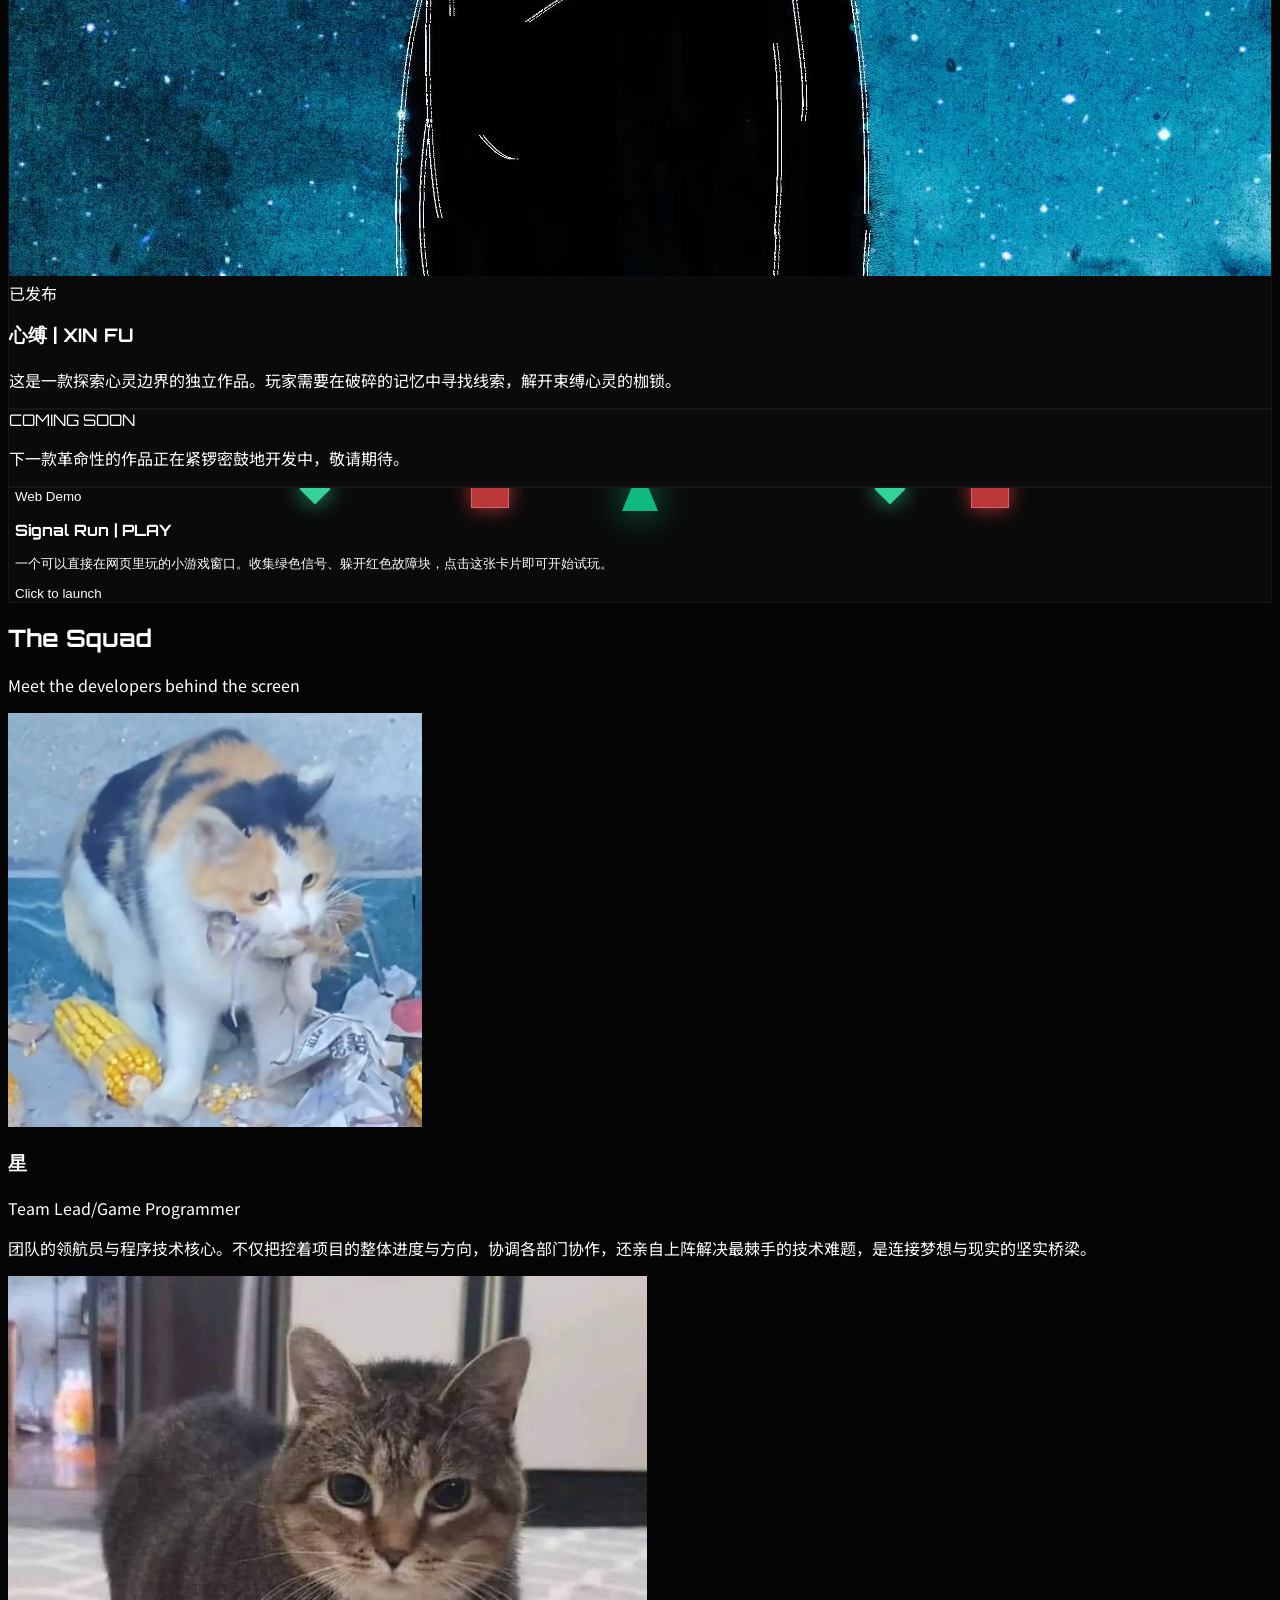
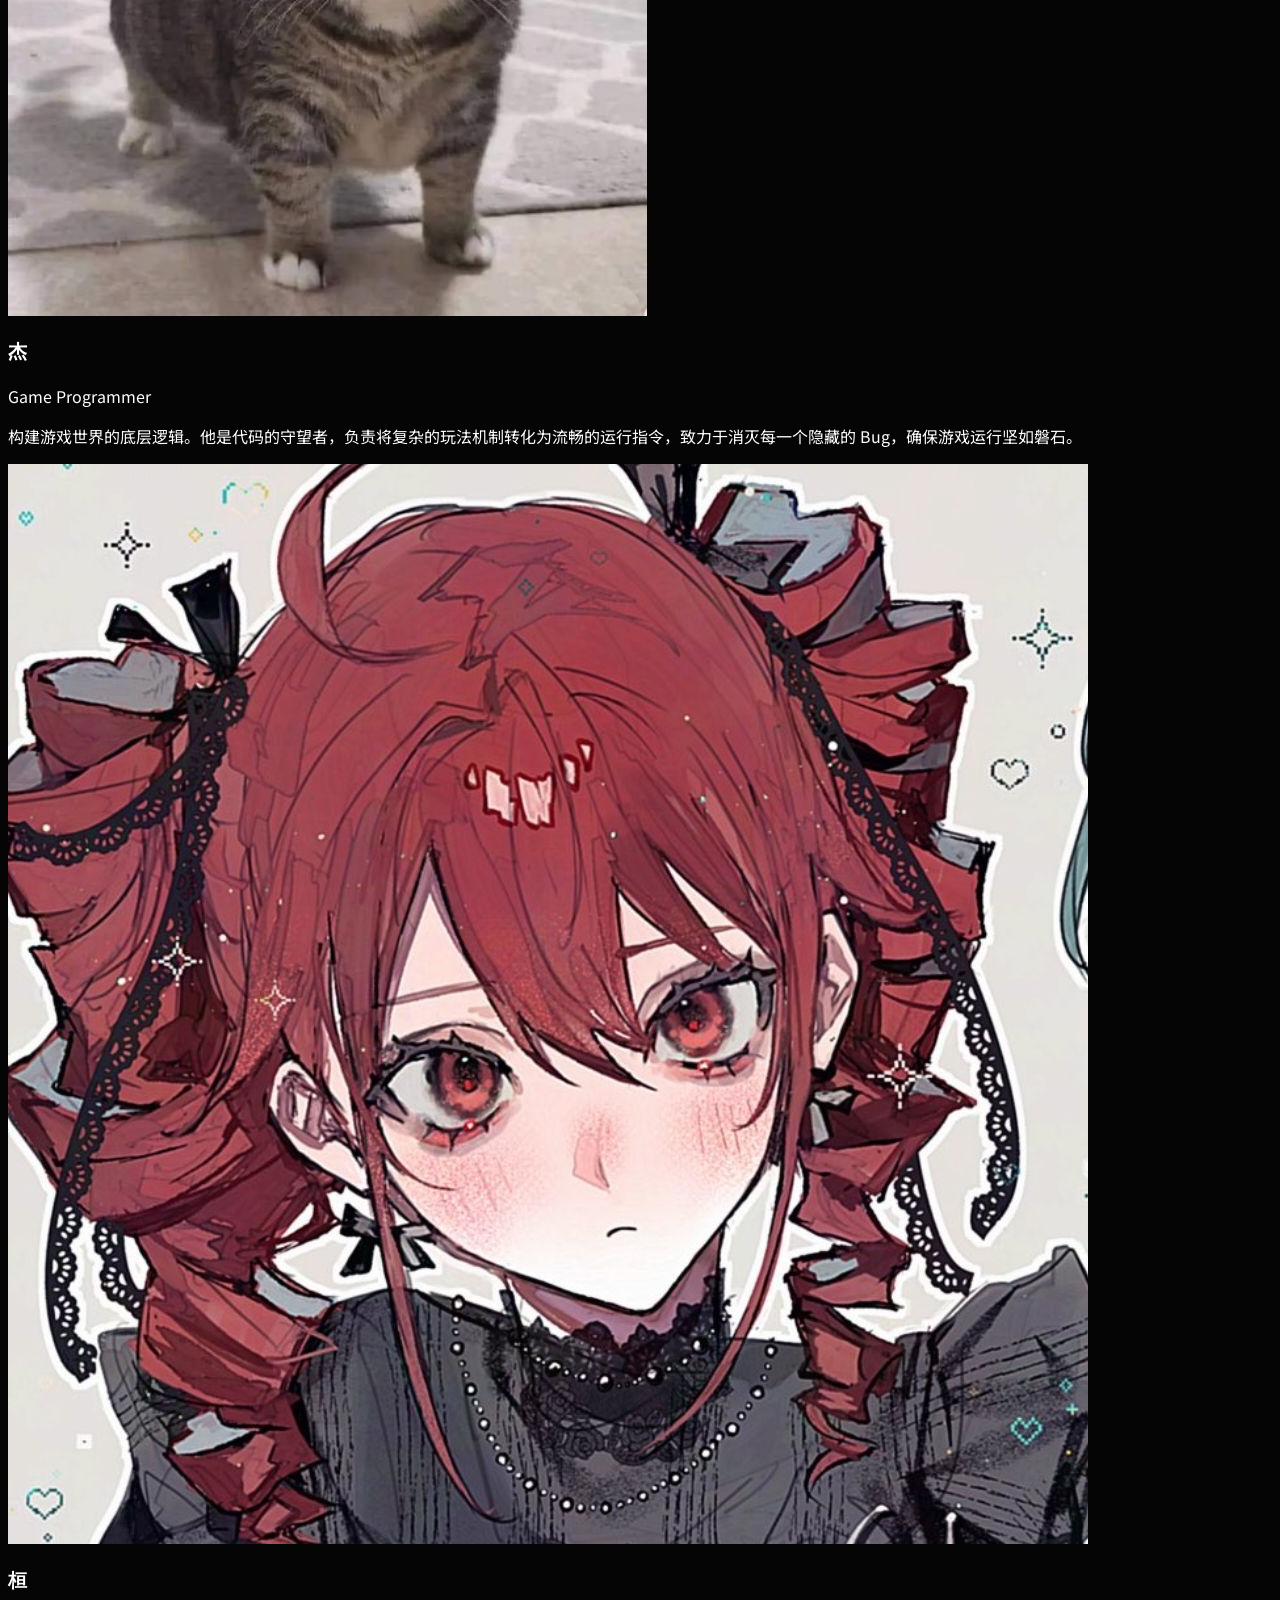
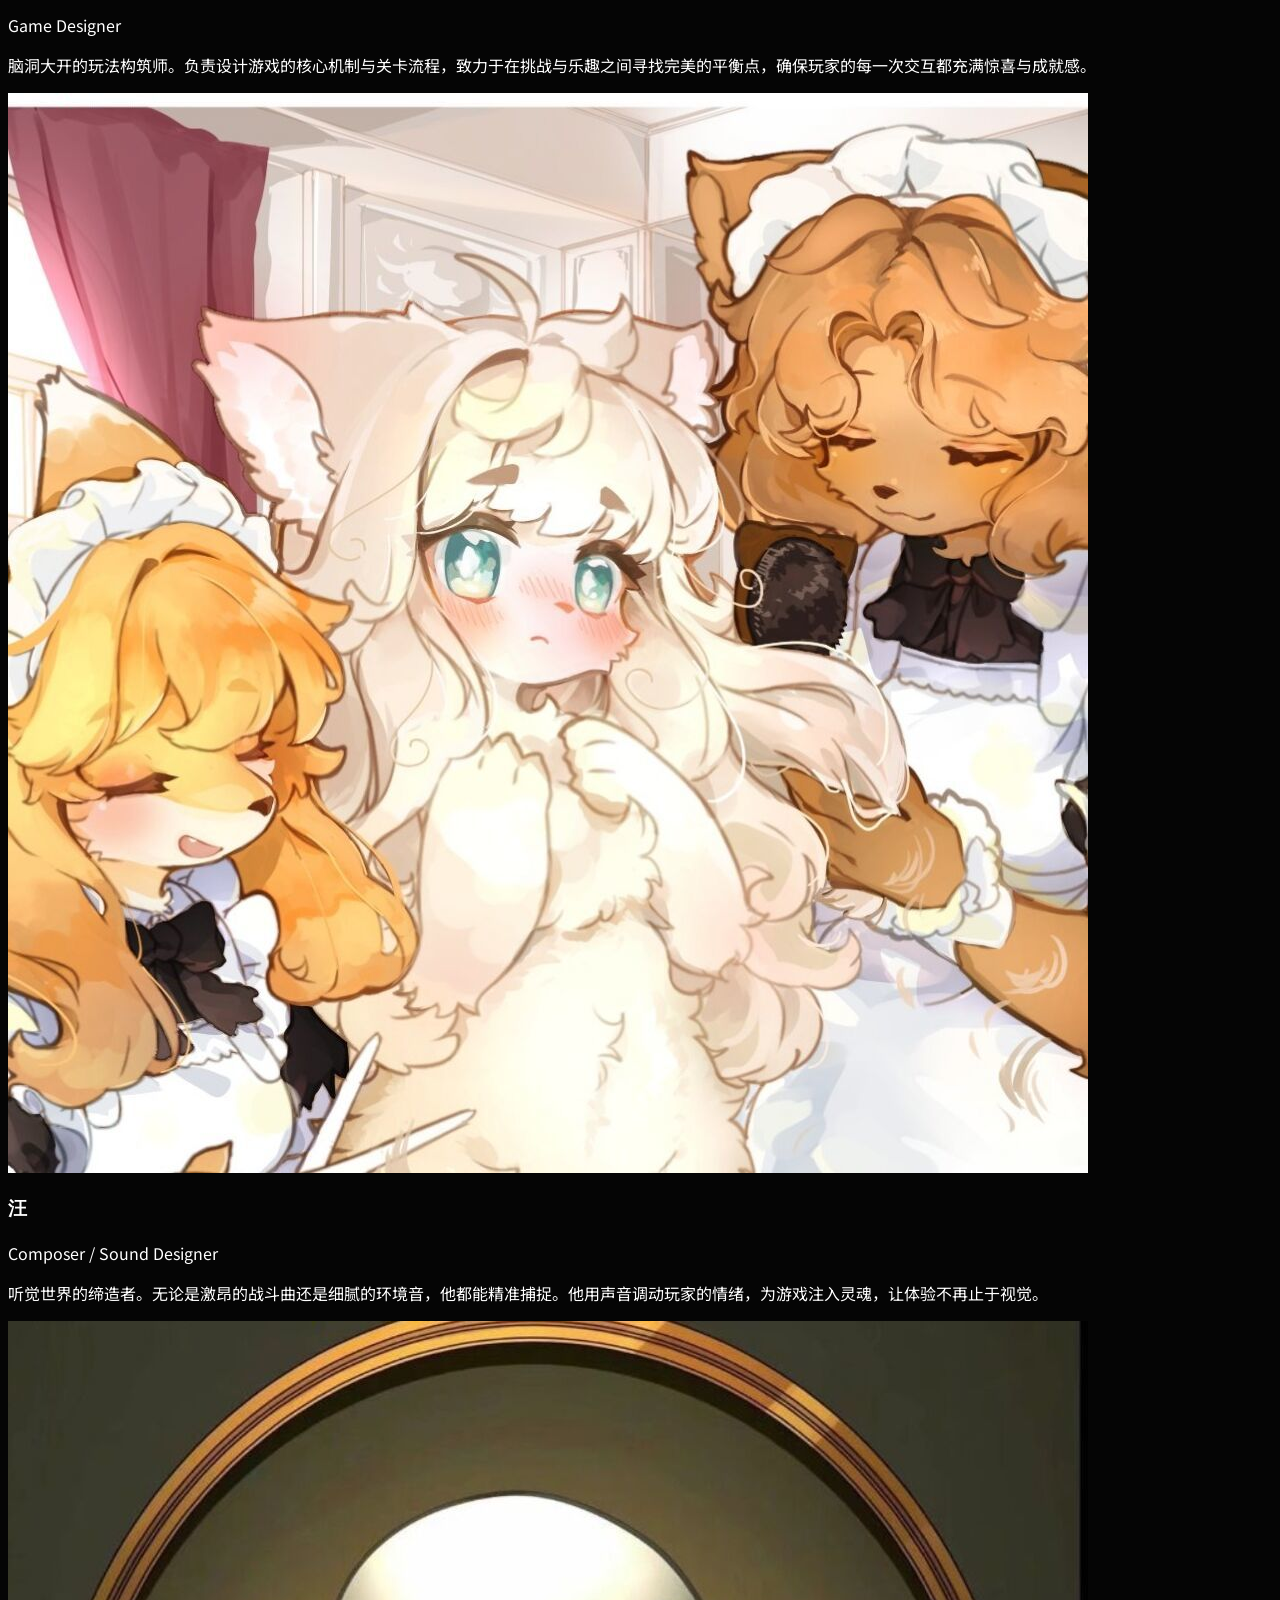
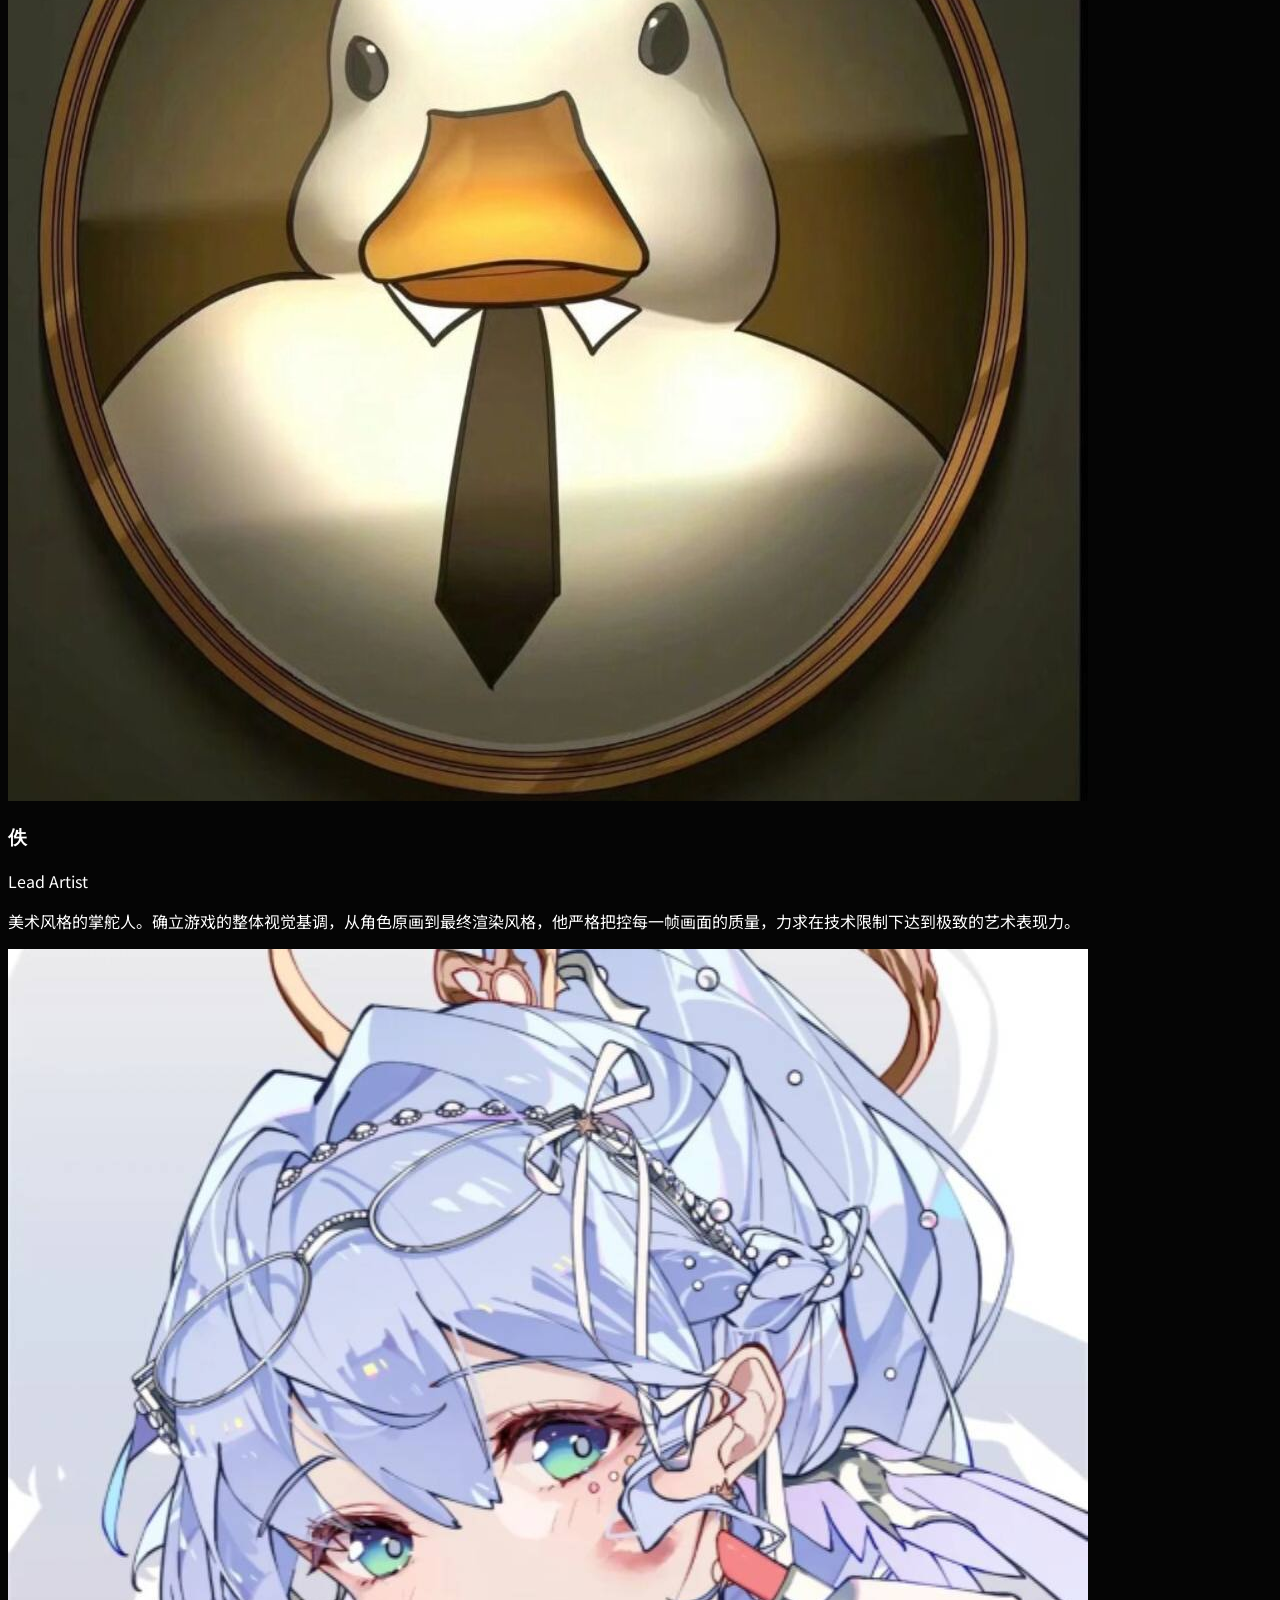
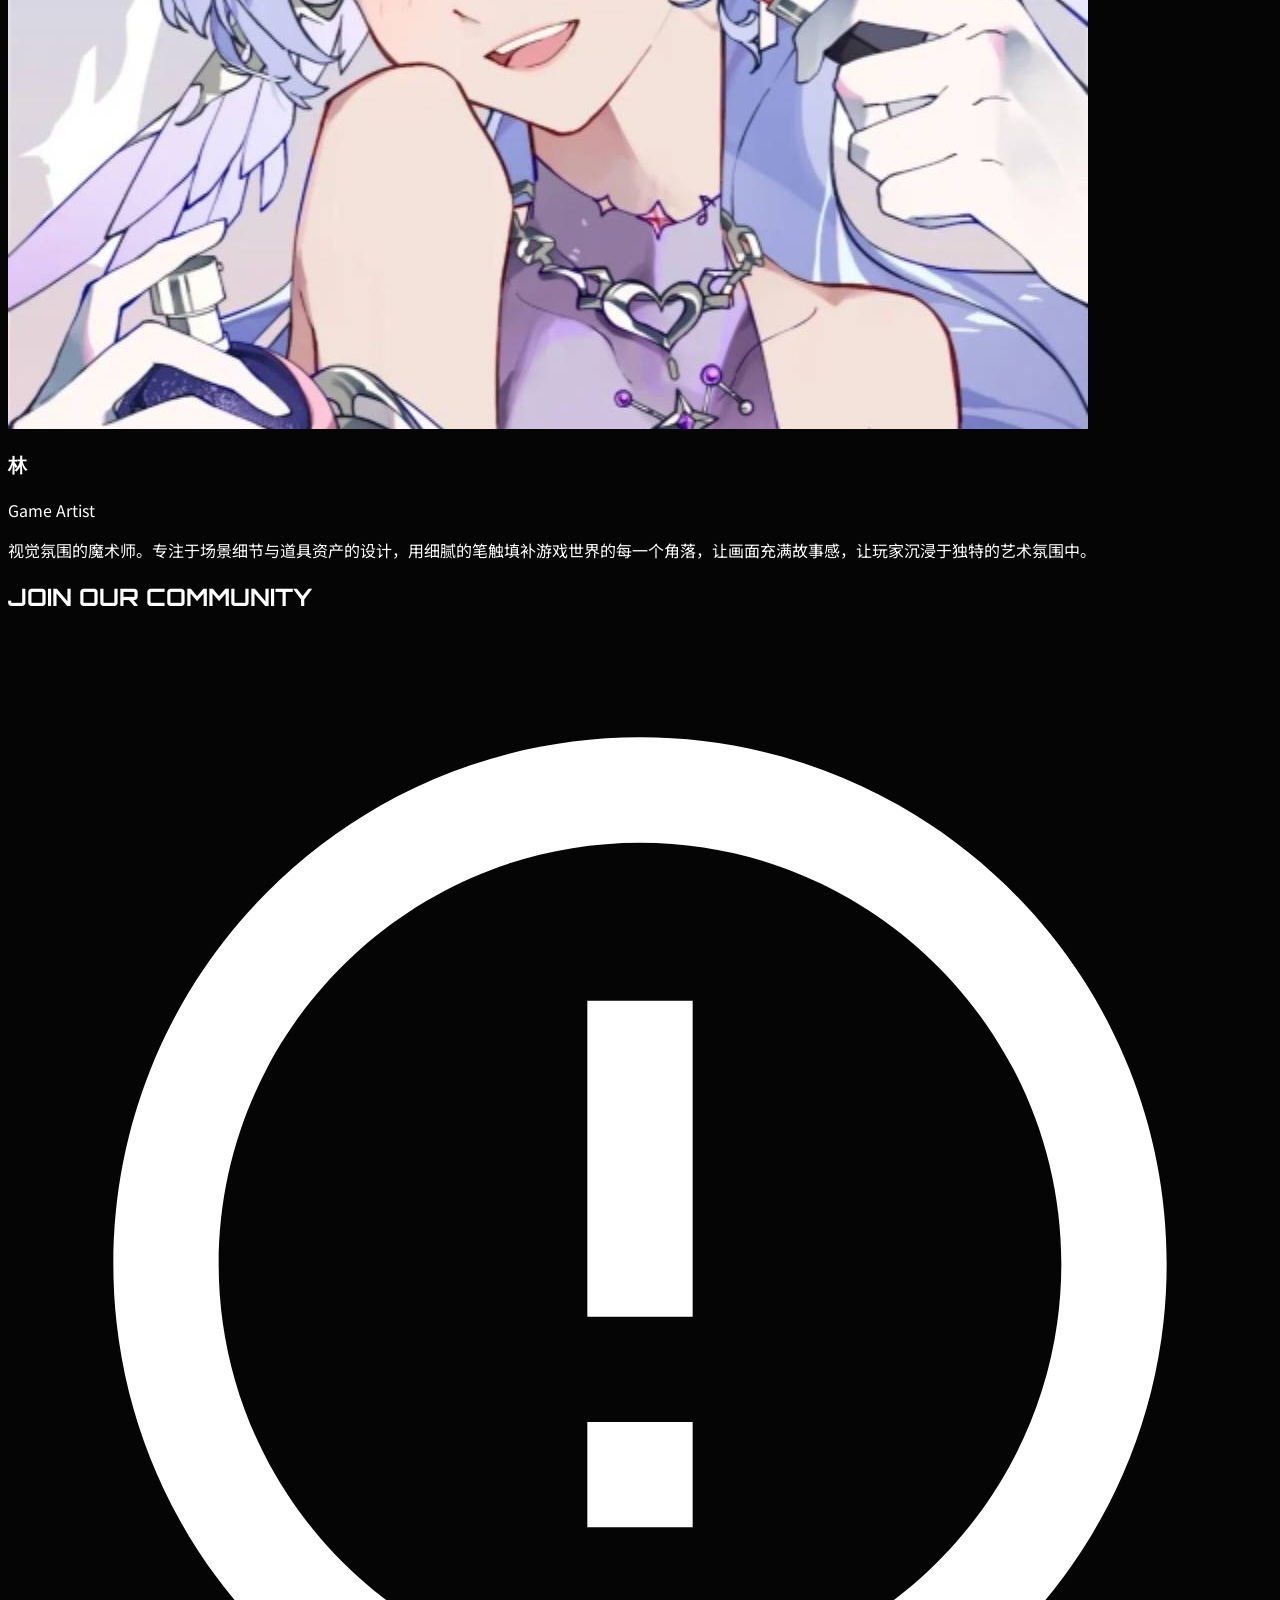
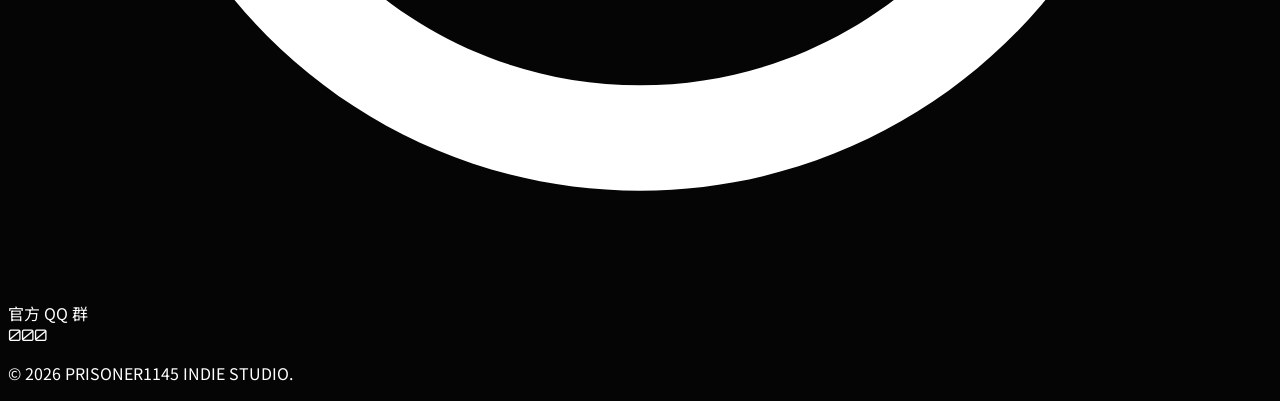
==== commit dd7bf5f8: "Update game website" ====
--- a/index.html
+++ b/index.html
@@ -69,12 +69,187 @@
             /* filter: grayscale(100%);  <-- 已删除此行 */
             transition: transform 0.5s ease;
         }
-        .group:hover .team-img {
-            /* filter: grayscale(0%); <-- 已删除此行 */
-            transform: scale(1.05);
-        }
-    </style>
-</head>
+        .group:hover .team-img {
+            /* filter: grayscale(0%); <-- 已删除此行 */
+            transform: scale(1.05);
+        }
+
+        .mini-game-trigger {
+            display: block;
+            width: 100%;
+            color: inherit;
+            text-align: left;
+            cursor: pointer;
+        }
+
+        .mini-game-trigger:focus-visible {
+            outline: 2px solid #10b981;
+            outline-offset: 4px;
+        }
+
+        .demo-preview {
+            position: relative;
+            width: 100%;
+            height: 100%;
+            background:
+                linear-gradient(rgba(16, 185, 129, 0.12) 1px, transparent 1px),
+                linear-gradient(90deg, rgba(16, 185, 129, 0.12) 1px, transparent 1px),
+                radial-gradient(circle at 50% 40%, rgba(16, 185, 129, 0.22), transparent 34%),
+                #06110e;
+            background-size: 34px 34px, 34px 34px, auto, auto;
+        }
+
+        .demo-ship,
+        .demo-signal,
+        .demo-danger {
+            position: absolute;
+            transform: translate(-50%, -50%);
+        }
+
+        .demo-ship {
+            left: 50%;
+            top: 60%;
+            width: 0;
+            height: 0;
+            border-left: 18px solid transparent;
+            border-right: 18px solid transparent;
+            border-bottom: 44px solid #10b981;
+            filter: drop-shadow(0 0 18px rgba(16, 185, 129, 0.82));
+        }
+
+        .demo-signal {
+            width: 22px;
+            height: 22px;
+            background: #34d399;
+            transform: translate(-50%, -50%) rotate(45deg);
+            box-shadow: 0 0 22px rgba(52, 211, 153, 0.86);
+        }
+
+        .demo-danger {
+            width: 36px;
+            height: 36px;
+            border: 1px solid rgba(255, 255, 255, 0.25);
+            background: rgba(239, 68, 68, 0.78);
+            box-shadow: 0 0 20px rgba(239, 68, 68, 0.72);
+        }
+
+        .demo-signal.one { left: 24%; top: 32%; }
+        .demo-signal.two { left: 70%; top: 44%; }
+        .demo-danger.one { left: 38%; top: 24%; }
+        .demo-danger.two { left: 78%; top: 70%; }
+
+        body.game-modal-open { overflow: hidden; }
+
+        .game-modal {
+            position: fixed;
+            inset: 0;
+            z-index: 80;
+            display: flex;
+            align-items: center;
+            justify-content: center;
+            padding: 24px;
+            background: rgba(0, 0, 0, 0.78);
+            backdrop-filter: blur(16px);
+            opacity: 0;
+            pointer-events: none;
+            transition: opacity 0.25s ease;
+        }
+
+        .game-modal.is-open {
+            opacity: 1;
+            pointer-events: auto;
+        }
+
+        .game-modal__panel {
+            width: min(1120px, 100%);
+            max-height: min(760px, 92vh);
+            border: 1px solid rgba(16, 185, 129, 0.32);
+            background: #050505;
+            box-shadow: 0 30px 100px rgba(0, 0, 0, 0.72);
+            overflow: hidden;
+        }
+
+        .game-modal__bar {
+            display: flex;
+            align-items: center;
+            justify-content: space-between;
+            gap: 16px;
+            padding: 16px 18px;
+            border-bottom: 1px solid rgba(255, 255, 255, 0.08);
+            background: rgba(255, 255, 255, 0.04);
+        }
+
+        .game-modal__title {
+            margin: 0;
+            font-size: 18px;
+            line-height: 1;
+        }
+
+        .game-modal__label {
+            margin: 0 0 6px;
+            color: #10b981;
+            font-size: 10px;
+            font-weight: 900;
+            letter-spacing: 0.26em;
+            text-transform: uppercase;
+        }
+
+        .game-modal__actions {
+            display: flex;
+            flex-wrap: wrap;
+            gap: 10px;
+        }
+
+        .game-modal__button {
+            min-height: 38px;
+            border: 1px solid rgba(255, 255, 255, 0.16);
+            background: rgba(255, 255, 255, 0.06);
+            color: #fff;
+            padding: 0 14px;
+            font-size: 13px;
+            font-weight: 700;
+            transition: border-color 0.2s, background 0.2s;
+        }
+
+        .game-modal__button:hover,
+        .game-modal__button:focus-visible {
+            border-color: #10b981;
+            background: rgba(16, 185, 129, 0.12);
+            outline: none;
+        }
+
+        .game-modal iframe {
+            display: block;
+            width: 100%;
+            height: min(650px, calc(92vh - 72px));
+            border: 0;
+            background: #050505;
+        }
+
+        @media (max-width: 640px) {
+            .game-modal {
+                padding: 0;
+            }
+
+            .game-modal__panel {
+                width: 100%;
+                height: 100vh;
+                max-height: none;
+                border-left: 0;
+                border-right: 0;
+            }
+
+            .game-modal__bar {
+                align-items: flex-start;
+                flex-direction: column;
+            }
+
+            .game-modal iframe {
+                height: calc(100vh - 114px);
+            }
+        }
+    </style>
+</head>
 <body class="selection:bg-emerald-500 selection:text-white">
 
     <!-- 导航栏 -->
@@ -149,16 +324,39 @@
             </div>
             
             <!-- 游戏 2 (占位) -->
-            <div class="game-card group rounded-3xl">
-                <div class="aspect-video relative overflow-hidden bg-gray-900">
-                    <div class="w-full h-full flex items-center justify-center text-gray-700 font-gaming">COMING SOON</div>
-                </div>
-                <div class="p-8">
-                    <p class="text-gray-400 leading-relaxed">下一款革命性的作品正在紧锣密鼓地开发中，敬请期待。</p>
-                </div>
-            </div>
-        </div>
-    </main>
+            <div class="game-card group rounded-3xl">
+                <div class="aspect-video relative overflow-hidden bg-gray-900">
+                    <div class="w-full h-full flex items-center justify-center text-gray-700 font-gaming">COMING SOON</div>
+                </div>
+                <div class="p-8">
+                    <p class="text-gray-400 leading-relaxed">下一款革命性的作品正在紧锣密鼓地开发中，敬请期待。</p>
+                </div>
+            </div>
+
+            <button type="button" class="game-card group rounded-3xl mini-game-trigger" data-open-mini-game aria-haspopup="dialog" aria-controls="mini-game-modal">
+                <div class="aspect-video relative overflow-hidden bg-gray-900">
+                    <div class="demo-preview">
+                        <span class="demo-signal one"></span>
+                        <span class="demo-signal two"></span>
+                        <span class="demo-danger one"></span>
+                        <span class="demo-danger two"></span>
+                        <span class="demo-ship"></span>
+                    </div>
+                    <div class="absolute inset-0 bg-gradient-to-t from-black via-transparent to-transparent"></div>
+                    <div class="absolute bottom-6 left-8 right-8">
+                        <span class="bg-emerald-500 text-black text-[10px] font-black px-3 py-1 rounded-sm uppercase tracking-widest mb-3 inline-block">Web Demo</span>
+                        <h3 class="text-3xl font-bold font-gaming tracking-tight">Signal Run | PLAY</h3>
+                    </div>
+                </div>
+                <div class="p-8">
+                    <p class="text-gray-400 leading-relaxed">
+                        一个可以直接在网页里玩的小游戏窗口。收集绿色信号、躲开红色故障块，点击这张卡片即可开始试玩。
+                    </p>
+                    <span class="mt-6 inline-flex text-sm font-bold tracking-widest uppercase text-emerald-400">Click to launch</span>
+                </div>
+            </button>
+        </div>
+    </main>
 
     <!-- 团队介绍区域 -->
     <section id="team" class="max-w-7xl mx-auto px-6 py-32">
@@ -237,7 +435,6 @@
                 </p>
             </div>
 
-        </div>
 
             <!-- 成员 : Lin -->
             <div class="group">
@@ -253,6 +450,7 @@
             </div>
 
            
+        </div>
     </section>
 
     <!-- 页脚：已替换为 QQ 群 -->
@@ -276,9 +474,74 @@
                 &copy; 2026 PRISONER1145 INDIE STUDIO.
             </p>
         </div>
-    </footer>
-
-</body>
-</html>
-
-
+    </footer>
+
+    <div id="mini-game-modal" class="game-modal" aria-hidden="true">
+        <div class="game-modal__panel" role="dialog" aria-modal="true" aria-label="Signal Run playable mini game">
+            <div class="game-modal__bar">
+                <div>
+                    <p class="game-modal__label">Playable Mini Game</p>
+                    <h2 class="game-modal__title font-gaming">Signal Run</h2>
+                </div>
+                <div class="game-modal__actions">
+                    <a class="game-modal__button inline-flex items-center" href="./mini-game.html" target="_blank" rel="noopener">新窗口打开</a>
+                    <button type="button" class="game-modal__button" data-close-mini-game>关闭</button>
+                </div>
+            </div>
+            <iframe id="mini-game-frame" title="Signal Run playable mini game" data-src="./mini-game.html" allow="gamepad"></iframe>
+        </div>
+    </div>
+
+    <script>
+        (() => {
+            const modal = document.getElementById("mini-game-modal");
+            const frame = document.getElementById("mini-game-frame");
+            const openButtons = document.querySelectorAll("[data-open-mini-game]");
+            const closeButtons = modal ? modal.querySelectorAll("[data-close-mini-game]") : [];
+            let activeTrigger = null;
+
+            if (!modal || !frame || openButtons.length === 0) return;
+
+            const openGame = (trigger) => {
+                activeTrigger = trigger;
+                if (!frame.getAttribute("src")) frame.setAttribute("src", frame.dataset.src);
+                modal.classList.add("is-open");
+                modal.setAttribute("aria-hidden", "false");
+                document.body.classList.add("game-modal-open");
+                closeButtons[0]?.focus({ preventScroll: true });
+            };
+
+            const closeGame = () => {
+                modal.classList.remove("is-open");
+                modal.setAttribute("aria-hidden", "true");
+                document.body.classList.remove("game-modal-open");
+                activeTrigger?.focus({ preventScroll: true });
+            };
+
+            openButtons.forEach((button) => {
+                button.addEventListener("click", () => openGame(button));
+            });
+
+            closeButtons.forEach((button) => {
+                button.addEventListener("click", closeGame);
+            });
+
+            modal.addEventListener("click", (event) => {
+                if (event.target === modal) closeGame();
+            });
+
+            document.addEventListener("keydown", (event) => {
+                if (event.key === "Escape" && modal.classList.contains("is-open")) closeGame();
+            });
+
+            window.addEventListener("message", (event) => {
+                if (event.data?.type === "zoo-mini-game-close" && modal.classList.contains("is-open")) closeGame();
+            });
+        })();
+    </script>
+
+</body>
+</html>
+
+
+
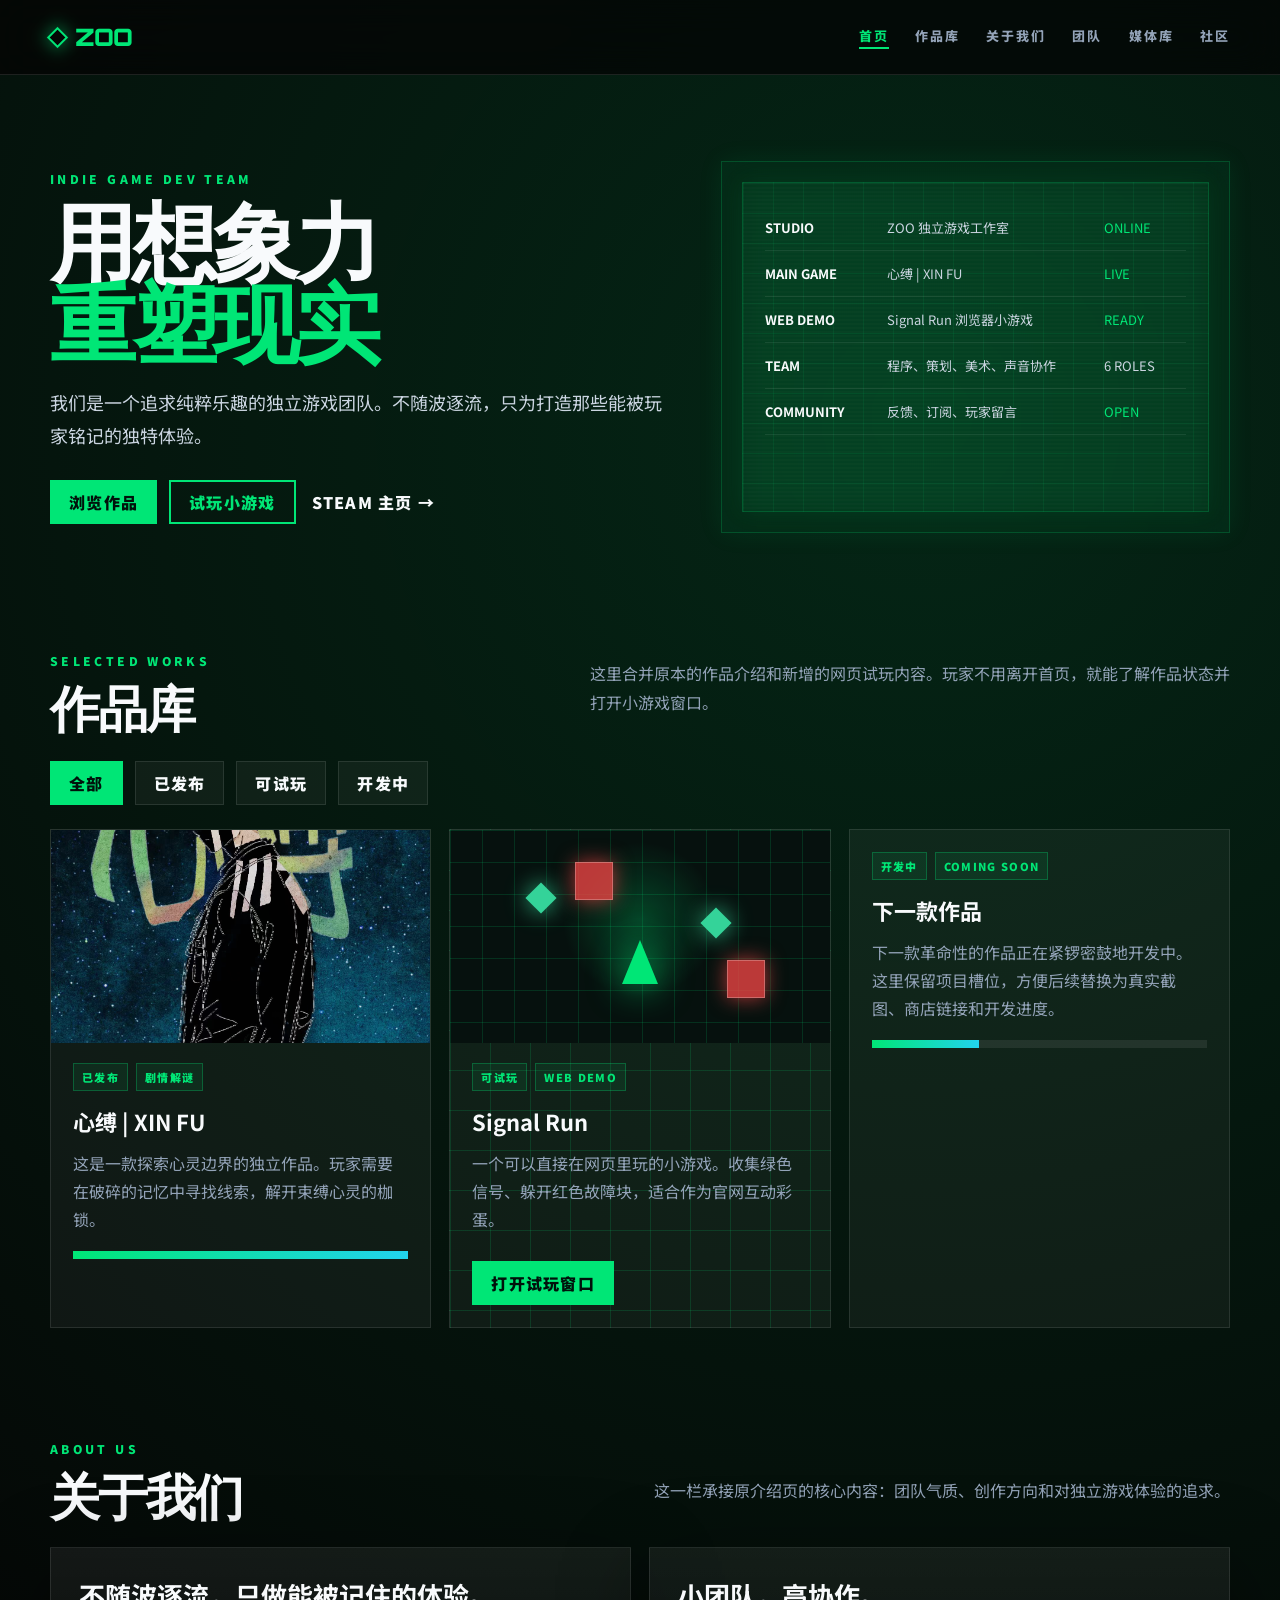
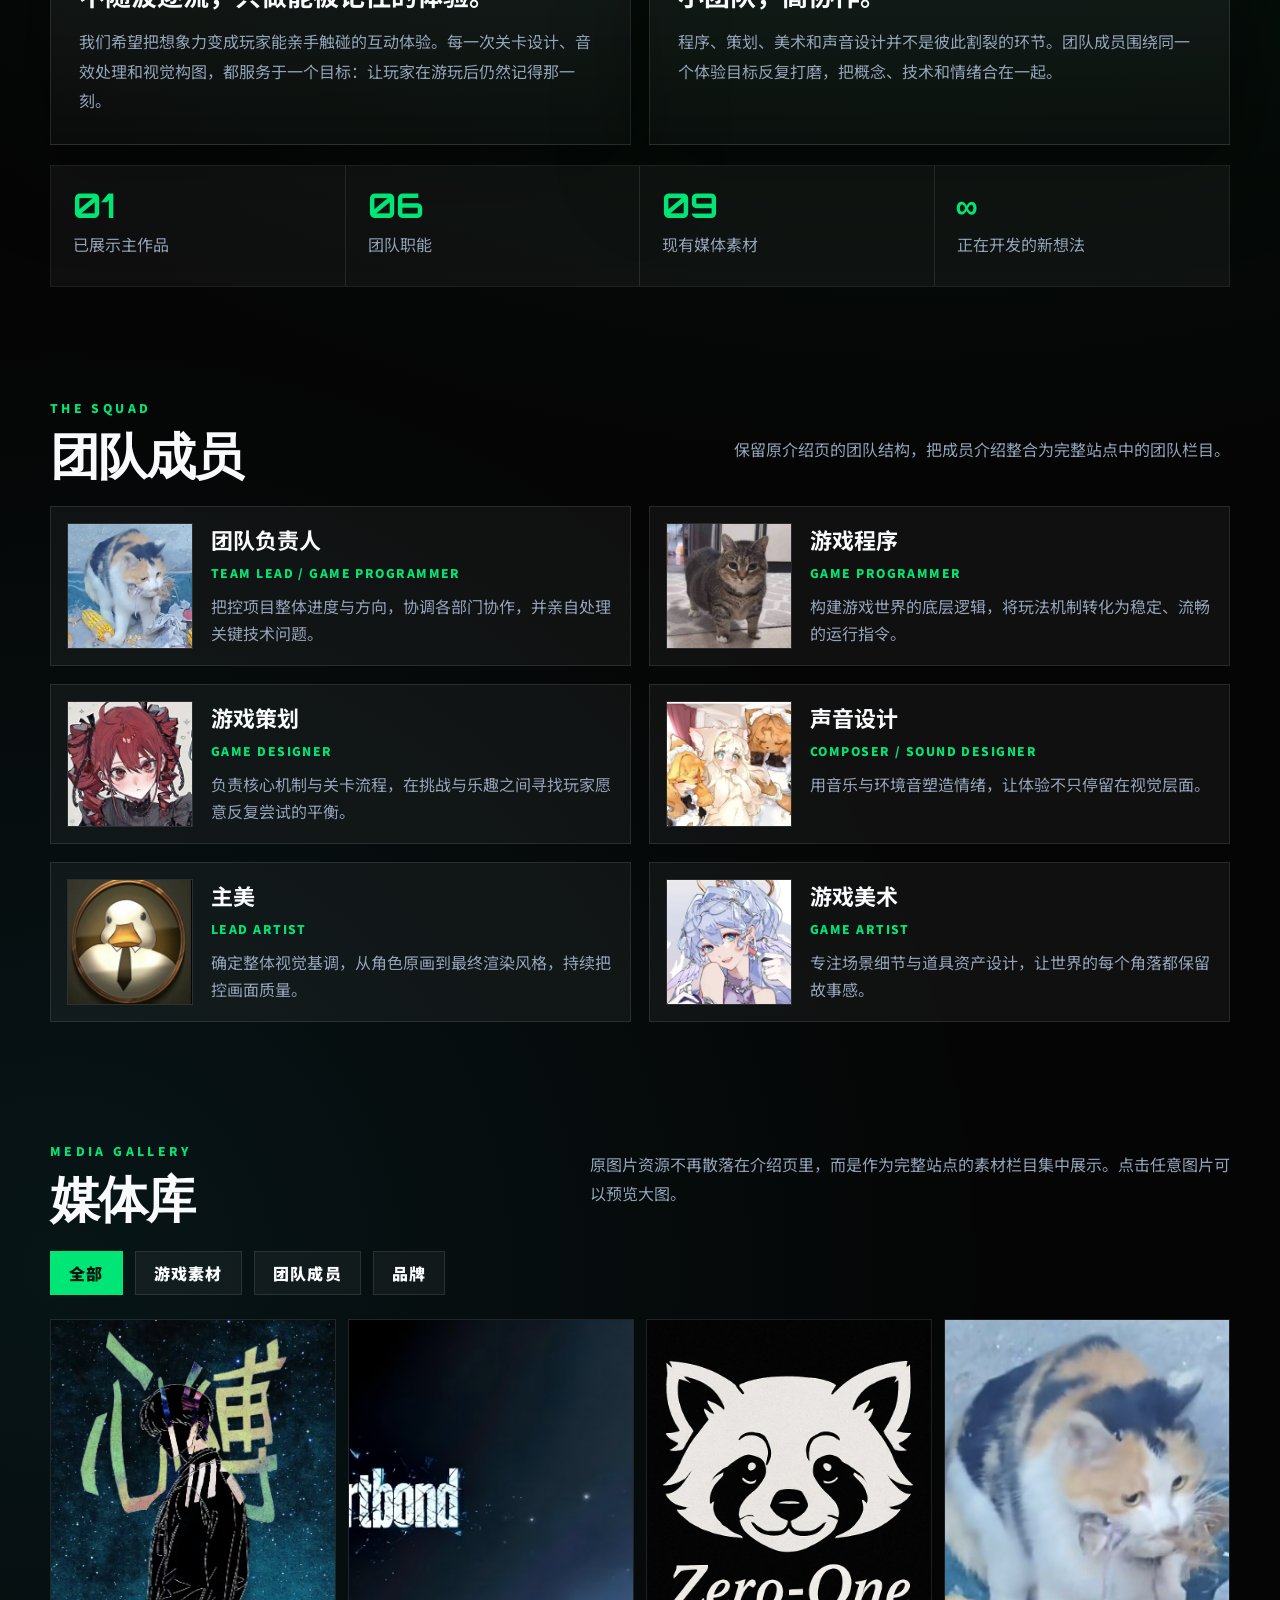
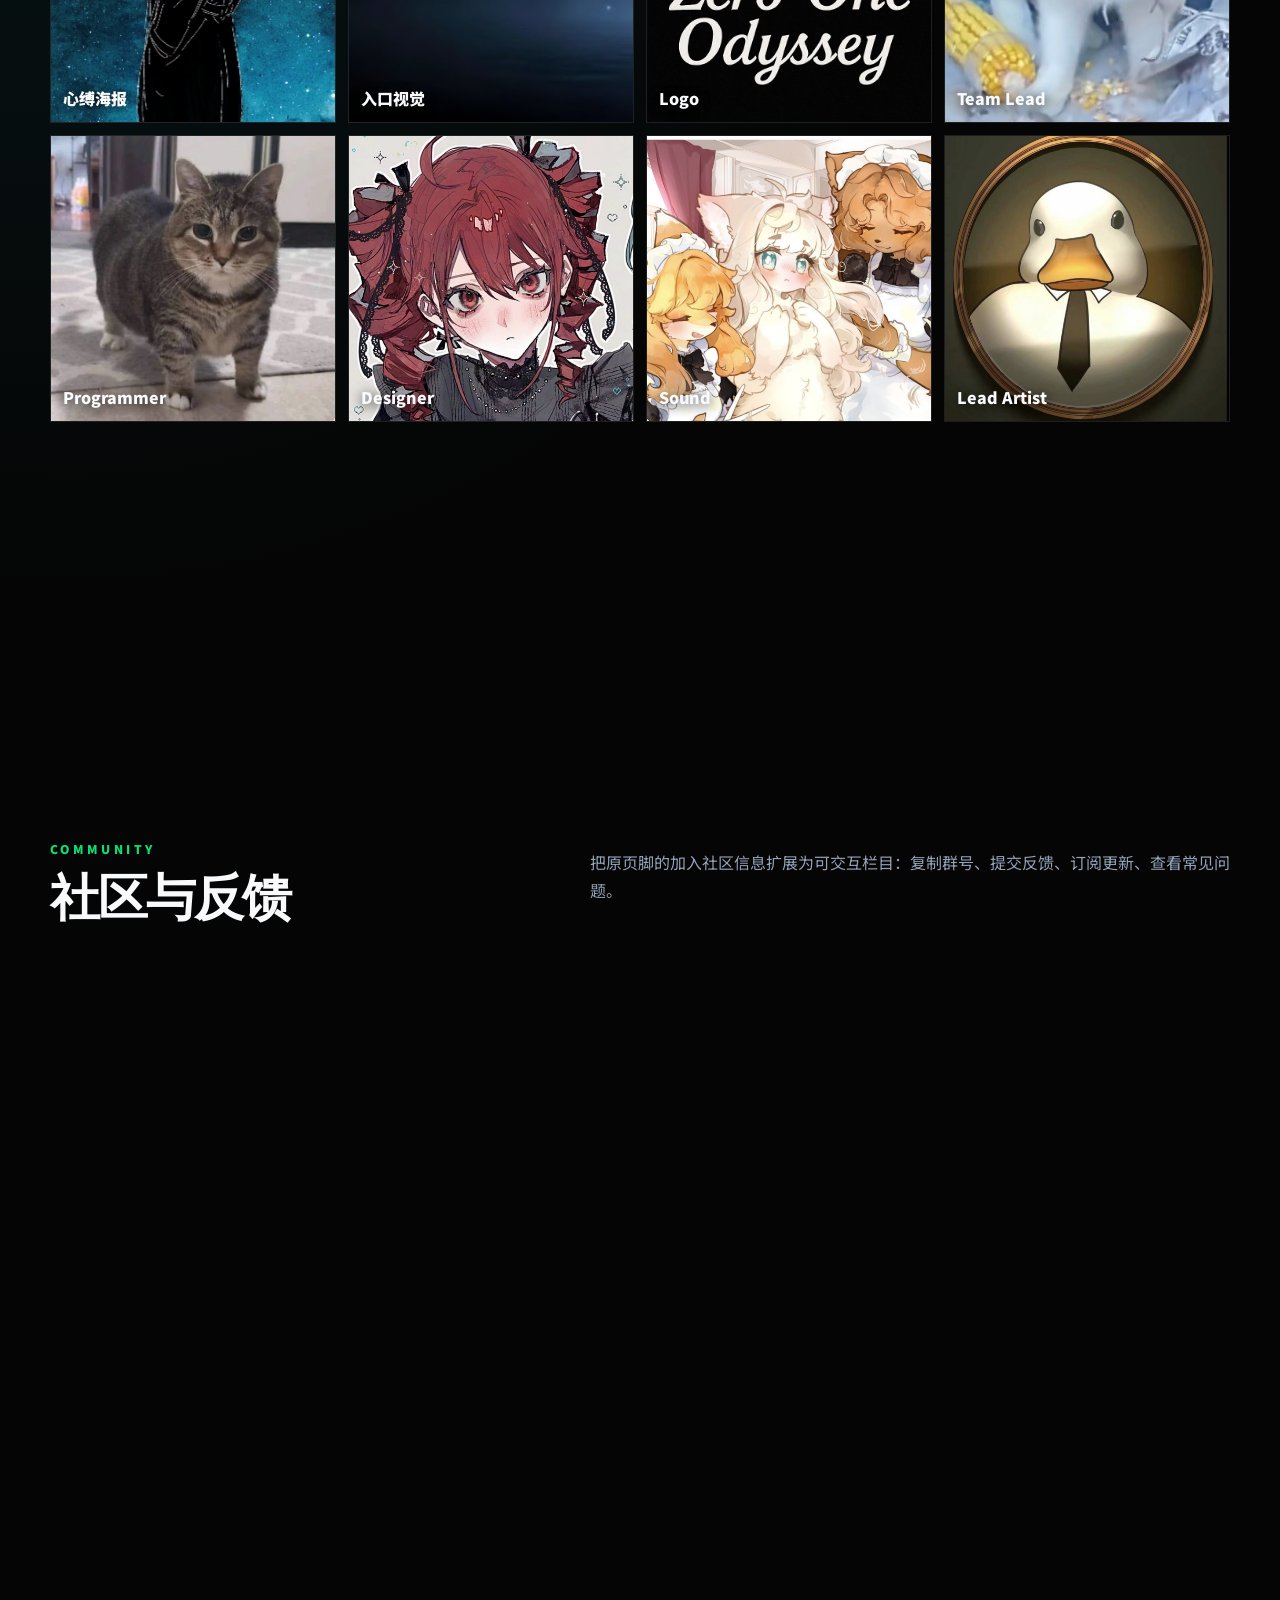
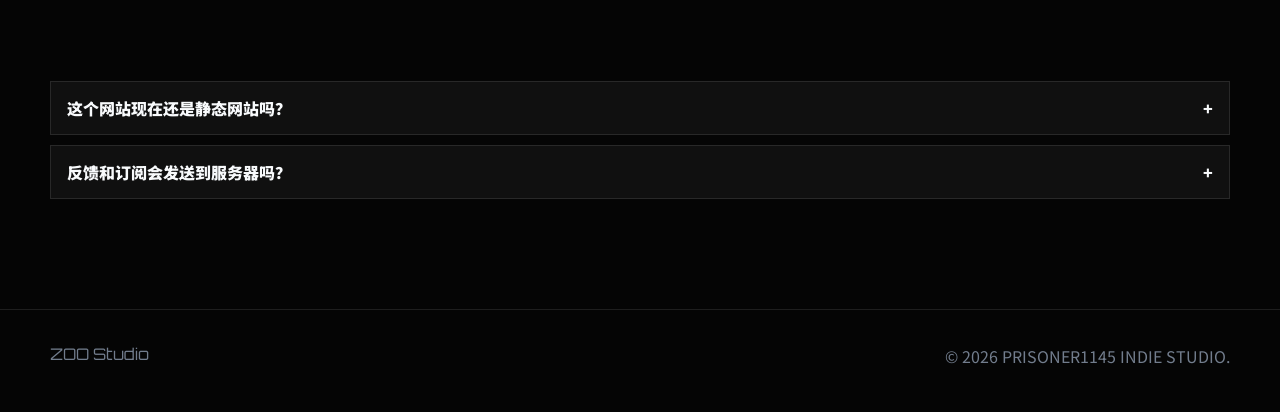
==== commit a2292651: "Update game website" ====
--- a/index.html
+++ b/index.html
@@ -1,480 +1,252 @@
-<!DOCTYPE html>
-<html lang="zh-CN">
-<head>
-    <meta charset="UTF-8">
-    <meta name="viewport" content="width=device-width, initial-scale=1.0">
-    <title>ZOO工作室 | 我们的团队</title>
-    <!-- 引入 Tailwind CSS -->
-    <script src="https://cdn.tailwindcss.com"></script>
-    
-    <style>
-        /* 引入字体 */
-        @import url('https://fonts.googleapis.com/css2?family=Orbitron:wght@400;700&family=Noto+Sans+SC:wght@300;400;700&display=swap');
-        
-        body { 
-            font-family: 'Noto Sans SC', sans-serif; 
-            background-color: #050505; 
-            color: #ffffff;
-            scroll-behavior: smooth;
-        }
-
-        .font-gaming { font-family: 'Orbitron', sans-serif; }
-
-        .hero-gradient {
-            background: radial-gradient(circle at 50% 50%, #1e1b4b 0%, #050505 100%);
-        }
-
-        /* 游戏卡片样式 */
-        .game-card {
-            transition: all 0.4s cubic-bezier(0.175, 0.885, 0.32, 1.275);
-            border: 1px solid rgba(255, 255, 255, 0.05);
-            background: rgba(255, 255, 255, 0.02);
-            overflow: hidden;
-        }
-        .game-card:hover {
-            transform: scale(1.02);
-            border-color: #10b981;
-            box-shadow: 0 0 30px rgba(16, 185, 129, 0.2);
-        }
-        .game-card:hover .game-img { transform: scale(1.1); }
-        .game-img { transition: transform 0.6s ease; }
-
-        /* 扫描线效果 */
-        .scanlines { position: relative; overflow: hidden; }
-        .scanlines::after {
-            content: "";
-            position: absolute;
-            top: 0; left: 0; bottom: 0; right: 0;
-            background: linear-gradient(rgba(18, 16, 16, 0) 50%, rgba(0, 0, 0, 0.1) 50%), 
-                        linear-gradient(90deg, rgba(255, 0, 0, 0.02), rgba(0, 255, 0, 0.01), rgba(0, 0, 255, 0.02));
-            z-index: 2;
-            background-size: 100% 4px, 3px 100%;
-            pointer-events: none;
-        }
-
-        /* 按钮样式 */
-        .btn-primary {
-            background: #10b981;
-            color: #000;
-            transition: all 0.3s;
-        }
-        .btn-primary:hover {
-            background: #059669;
-            box-shadow: 0 0 20px rgba(16, 185, 129, 0.4);
-            transform: translateY(-2px);
-        }
-
-        /* 团队头像样式：已移除黑白滤镜，改为简单的悬停放大 */
-        .team-img {
-            /* filter: grayscale(100%);  <-- 已删除此行 */
-            transition: transform 0.5s ease;
-        }
-        .group:hover .team-img {
-            /* filter: grayscale(0%); <-- 已删除此行 */
-            transform: scale(1.05);
-        }
-
-        .mini-game-trigger {
-            display: block;
-            width: 100%;
-            color: inherit;
-            text-align: left;
-            cursor: pointer;
-        }
-
-        .mini-game-trigger:focus-visible {
-            outline: 2px solid #10b981;
-            outline-offset: 4px;
-        }
-
-        .demo-preview {
-            position: relative;
-            width: 100%;
-            height: 100%;
-            background:
-                linear-gradient(rgba(16, 185, 129, 0.12) 1px, transparent 1px),
-                linear-gradient(90deg, rgba(16, 185, 129, 0.12) 1px, transparent 1px),
-                radial-gradient(circle at 50% 40%, rgba(16, 185, 129, 0.22), transparent 34%),
-                #06110e;
-            background-size: 34px 34px, 34px 34px, auto, auto;
-        }
-
-        .demo-ship,
-        .demo-signal,
-        .demo-danger {
-            position: absolute;
-            transform: translate(-50%, -50%);
-        }
-
-        .demo-ship {
-            left: 50%;
-            top: 60%;
-            width: 0;
-            height: 0;
-            border-left: 18px solid transparent;
-            border-right: 18px solid transparent;
-            border-bottom: 44px solid #10b981;
-            filter: drop-shadow(0 0 18px rgba(16, 185, 129, 0.82));
-        }
-
-        .demo-signal {
-            width: 22px;
-            height: 22px;
-            background: #34d399;
-            transform: translate(-50%, -50%) rotate(45deg);
-            box-shadow: 0 0 22px rgba(52, 211, 153, 0.86);
-        }
-
-        .demo-danger {
-            width: 36px;
-            height: 36px;
-            border: 1px solid rgba(255, 255, 255, 0.25);
-            background: rgba(239, 68, 68, 0.78);
-            box-shadow: 0 0 20px rgba(239, 68, 68, 0.72);
-        }
-
-        .demo-signal.one { left: 24%; top: 32%; }
-        .demo-signal.two { left: 70%; top: 44%; }
-        .demo-danger.one { left: 38%; top: 24%; }
-        .demo-danger.two { left: 78%; top: 70%; }
-
-        body.game-modal-open { overflow: hidden; }
-
-        .game-modal {
-            position: fixed;
-            inset: 0;
-            z-index: 80;
-            display: flex;
-            align-items: center;
-            justify-content: center;
-            padding: 24px;
-            background: rgba(0, 0, 0, 0.78);
-            backdrop-filter: blur(16px);
-            opacity: 0;
-            pointer-events: none;
-            transition: opacity 0.25s ease;
-        }
-
-        .game-modal.is-open {
-            opacity: 1;
-            pointer-events: auto;
-        }
-
-        .game-modal__panel {
-            width: min(1120px, 100%);
-            max-height: min(760px, 92vh);
-            border: 1px solid rgba(16, 185, 129, 0.32);
-            background: #050505;
-            box-shadow: 0 30px 100px rgba(0, 0, 0, 0.72);
-            overflow: hidden;
-        }
-
-        .game-modal__bar {
-            display: flex;
-            align-items: center;
-            justify-content: space-between;
-            gap: 16px;
-            padding: 16px 18px;
-            border-bottom: 1px solid rgba(255, 255, 255, 0.08);
-            background: rgba(255, 255, 255, 0.04);
-        }
-
-        .game-modal__title {
-            margin: 0;
-            font-size: 18px;
-            line-height: 1;
-        }
-
-        .game-modal__label {
-            margin: 0 0 6px;
-            color: #10b981;
-            font-size: 10px;
-            font-weight: 900;
-            letter-spacing: 0.26em;
-            text-transform: uppercase;
-        }
-
-        .game-modal__actions {
-            display: flex;
-            flex-wrap: wrap;
-            gap: 10px;
-        }
-
-        .game-modal__button {
-            min-height: 38px;
-            border: 1px solid rgba(255, 255, 255, 0.16);
-            background: rgba(255, 255, 255, 0.06);
-            color: #fff;
-            padding: 0 14px;
-            font-size: 13px;
-            font-weight: 700;
-            transition: border-color 0.2s, background 0.2s;
-        }
-
-        .game-modal__button:hover,
-        .game-modal__button:focus-visible {
-            border-color: #10b981;
-            background: rgba(16, 185, 129, 0.12);
-            outline: none;
-        }
-
-        .game-modal iframe {
-            display: block;
-            width: 100%;
-            height: min(650px, calc(92vh - 72px));
-            border: 0;
-            background: #050505;
-        }
-
-        @media (max-width: 640px) {
-            .game-modal {
-                padding: 0;
-            }
-
-            .game-modal__panel {
-                width: 100%;
-                height: 100vh;
-                max-height: none;
-                border-left: 0;
-                border-right: 0;
-            }
-
-            .game-modal__bar {
-                align-items: flex-start;
-                flex-direction: column;
-            }
-
-            .game-modal iframe {
-                height: calc(100vh - 114px);
-            }
-        }
-    </style>
+<!DOCTYPE html>
+<html lang="zh-CN">
+<head>
+    <meta charset="UTF-8">
+    <meta name="viewport" content="width=device-width, initial-scale=1.0">
+    <title>ZOO 工作室 | 独立游戏团队</title>
+    <link rel="stylesheet" href="./css/site.css">
 </head>
-<body class="selection:bg-emerald-500 selection:text-white">
-
-    <!-- 导航栏 -->
-    <nav class="fixed top-0 w-full z-50 bg-black/60 backdrop-blur-xl border-b border-white/5">
-        <div class="max-w-7xl mx-auto px-6 h-20 flex items-center justify-between">
-            <div class="font-gaming text-2xl font-bold tracking-tighter text-emerald-500 flex items-center">
-                <span class="mr-2">◈</span> ZOO
-            </div>
-            <div class="hidden md:flex space-x-12 text-sm font-medium tracking-widest uppercase text-gray-400">
-                <a href="#home" class="hover:text-emerald-400 transition">首页</a>
-                <a href="#games" class="hover:text-emerald-400 transition">游戏库</a>
-                <a href="#team" class="hover:text-emerald-400 transition text-emerald-500">团队</a>
-                <a href="#join" class="hover:text-emerald-400 transition">加入我们</a>
-            </div>
-        </div>
-    </nav>
-
-    <!-- 核心展示区域 (Hero Section) -->
-    <section id="home" class="hero-gradient min-h-screen flex items-center pt-20">
-        <div class="max-w-7xl mx-auto px-6 grid md:grid-cols-2 gap-16 items-center">
-            <div class="scanlines p-4">
-                <h2 class="font-gaming text-emerald-500 font-bold mb-4 tracking-[0.3em] uppercase">Indie Game Dev Team</h2>
-                <h1 class="text-6xl md:text-8xl font-bold mb-8 leading-none tracking-tighter">
-                    用想象力 <br/>重塑 <span class="text-emerald-500 italic">现实</span>
-                </h1>
-                <p class="text-gray-400 text-xl mb-10 leading-relaxed max-w-lg">
-                    我们是一个追求纯粹乐趣的独立游戏团队。不随波逐流，只为打造那些能被玩家铭记的独特体验。
-                </p>
-                <div class="flex flex-wrap gap-6">
-                    <a href="#games" class="btn-primary px-10 py-4 rounded-sm font-bold uppercase tracking-widest text-sm">
-                        浏览游戏
-                    </a>
-                    <a href="https://store.steampowered.com" target="_blank" class="border border-white/20 hover:bg-white/10 px-10 py-4 rounded-sm font-bold uppercase tracking-widest text-sm transition flex items-center gap-2">
-                        <svg class="w-5 h-5" fill="currentColor" viewBox="0 0 24 24"><path d="M12 .297c-6.63 0-12 5.373-12 12 0 5.303 3.438 9.8 8.205 11.385.6.113.82-.258.82-.577 0-.285-.01-1.04-.015-2.04-3.338.724-4.042-1.61-4.042-1.61C4.422 18.07 3.633 17.7 3.633 17.7c-1.087-.744.084-.729.084-.729 1.205.084 1.838 1.236 1.838 1.236 1.07 1.835 2.809 1.305 3.495.998.108-.776.417-1.305.76-1.605-2.665-.3-5.466-1.332-5.466-5.93 0-1.31.465-2.38 1.235-3.22-.135-.303-.54-1.523.105-3.176 0 0 1.005-.322 3.3 1.23.96-.267 1.98-.399 3-.405 1.02.006 2.04.138 3 .405 2.28-1.552 3.285-1.23 3.285-1.23.645 1.653.24 2.873.12 3.176.765.84 1.23 1.91 1.23 3.22 0 4.61-2.805 5.625-5.475 5.92.42.36.81 1.096.81 2.22 0 1.606-.015 2.896-.015 3.286 0 .315.21.69.825.57C20.565 22.092 24 17.592 24 12.297c0-6.627-5.373-12-12-12"/></svg>
-                        STEAM 主页
-                    </a>
-                </div>
-            </div>
-            <div class="relative hidden md:block">
-                <div class="rounded-2xl border border-white/10 p-4 bg-white/5">
-                    <img src="https://images.unsplash.com/photo-1542751371-adc38448a05e?auto=format&fit=crop&w=800&q=80" alt="Studio" class="rounded-xl opacity-80 grayscale hover:grayscale-0 transition-all duration-700">
-                </div>
-            </div>
-        </div>
-    </section>
-
-    <!-- 游戏库区域 -->
-    <main id="games" class="max-w-7xl mx-auto px-6 py-32 border-b border-white/5">
-        <div class="text-center mb-20">
-            <h2 class="font-gaming text-4xl font-bold mb-4 tracking-tighter uppercase">Selected Works</h2>
-            <div class="w-20 h-1 bg-emerald-500 mx-auto"></div>
-        </div>
-
-        <div class="grid md:grid-cols-2 gap-12">
-            <!-- 游戏 1：心缚 (已修改) -->
-            <div class="game-card group rounded-3xl">
-                <div class="aspect-video relative overflow-hidden bg-gray-900">
-                    <!-- 图片已更新为 haibao.jpg -->
-                    <img src="./images/haibao.jpg" alt="心缚" class="game-img w-full h-full object-cover opacity-80 group-hover:opacity-100">
-                    <div class="absolute inset-0 bg-gradient-to-t from-black via-transparent to-transparent"></div>
-                    <div class="absolute bottom-6 left-8">
-                        <span class="bg-emerald-500 text-black text-[10px] font-black px-3 py-1 rounded-sm uppercase tracking-widest mb-3 inline-block">已发布</span>
-                        <!-- 标题已更新 -->
-                        <h3 class="text-3xl font-bold font-gaming tracking-tight">心缚 | XIN FU</h3>
-                    </div>
-                </div>
-                <div class="p-8">
-                    <p class="text-gray-400 leading-relaxed">
-                        这是一款探索心灵边界的独立作品。玩家需要在破碎的记忆中寻找线索，解开束缚心灵的枷锁。
-                    </p>
-                </div>
-            </div>
-            
-            <!-- 游戏 2 (占位) -->
-            <div class="game-card group rounded-3xl">
-                <div class="aspect-video relative overflow-hidden bg-gray-900">
-                    <div class="w-full h-full flex items-center justify-center text-gray-700 font-gaming">COMING SOON</div>
-                </div>
-                <div class="p-8">
-                    <p class="text-gray-400 leading-relaxed">下一款革命性的作品正在紧锣密鼓地开发中，敬请期待。</p>
-                </div>
+<body>
+    <div class="site-shell">
+        <header class="site-header">
+            <div class="site-header__inner">
+                <a class="brand" href="#home"><span class="brand-mark"></span>ZOO</a>
+                <button class="nav-toggle" type="button" data-nav-toggle aria-expanded="false">菜单</button>
+                <nav class="site-nav" data-site-nav>
+                    <a href="#home">首页</a>
+                    <a href="#games">作品库</a>
+                    <a href="#about">关于我们</a>
+                    <a href="#team">团队</a>
+                    <a href="#media">媒体库</a>
+                    <a href="#community">社区</a>
+                </nav>
             </div>
-
-            <button type="button" class="game-card group rounded-3xl mini-game-trigger" data-open-mini-game aria-haspopup="dialog" aria-controls="mini-game-modal">
-                <div class="aspect-video relative overflow-hidden bg-gray-900">
-                    <div class="demo-preview">
-                        <span class="demo-signal one"></span>
-                        <span class="demo-signal two"></span>
-                        <span class="demo-danger one"></span>
-                        <span class="demo-danger two"></span>
-                        <span class="demo-ship"></span>
-                    </div>
-                    <div class="absolute inset-0 bg-gradient-to-t from-black via-transparent to-transparent"></div>
-                    <div class="absolute bottom-6 left-8 right-8">
-                        <span class="bg-emerald-500 text-black text-[10px] font-black px-3 py-1 rounded-sm uppercase tracking-widest mb-3 inline-block">Web Demo</span>
-                        <h3 class="text-3xl font-bold font-gaming tracking-tight">Signal Run | PLAY</h3>
-                    </div>
-                </div>
-                <div class="p-8">
-                    <p class="text-gray-400 leading-relaxed">
-                        一个可以直接在网页里玩的小游戏窗口。收集绿色信号、躲开红色故障块，点击这张卡片即可开始试玩。
-                    </p>
-                    <span class="mt-6 inline-flex text-sm font-bold tracking-widest uppercase text-emerald-400">Click to launch</span>
-                </div>
-            </button>
-        </div>
-    </main>
-
-    <!-- 团队介绍区域 -->
-    <section id="team" class="max-w-7xl mx-auto px-6 py-32">
-        <div class="text-center mb-20">
-            <h2 class="font-gaming text-4xl font-bold mb-4 tracking-tighter uppercase">The Squad</h2>
-            <p class="text-gray-500 text-sm tracking-widest uppercase">Meet the developers behind the screen</p>
-            <div class="w-20 h-1 bg-emerald-500 mx-auto mt-6"></div>
-        </div>
-
-        <div class="grid md:grid-cols-3 gap-x-8 gap-y-16">
-
-             <!-- 成员 : 星 -->
-            <div class="group">
-                <div class="aspect-square rounded-2xl overflow-hidden border border-white/10 bg-gray-900 mb-6 relative">
-                    <img src="./images/me.jpg" alt="星" class="team-img w-full h-full object-cover">
-                    <div class="absolute inset-0 bg-gradient-to-t from-black/80 to-transparent opacity-0 group-hover:opacity-100 transition-opacity duration-300"></div>
-                </div>
-                <h3 class="font-gaming text-2xl text-white mb-2">星</h3>
-                <p class="text-emerald-500 text-xs font-bold uppercase tracking-widest mb-4">Team Lead/Game Programmer</p>
-                <p class="text-gray-400 text-sm leading-relaxed border-l-2 border-emerald-500/30 pl-4">
-                   团队的领航员与程序技术核心。不仅把控着项目的整体进度与方向，协调各部门协作，还亲自上阵解决最棘手的技术难题，是连接梦想与现实的坚实桥梁。
-                </p>
-            </div>
-            
-            <!-- 成员 : 谢 -->
-            <div class="group">
-                <div class="aspect-square rounded-2xl overflow-hidden border border-white/10 bg-gray-900 mb-6 relative">
-                    <img src="./images/xie.jpg" alt="谢" class="team-img w-full h-full object-cover">
-                    <div class="absolute inset-0 bg-gradient-to-t from-black/80 to-transparent opacity-0 group-hover:opacity-100 transition-opacity duration-300"></div>
-                </div>
-                <h3 class="font-gaming text-2xl text-white mb-2">杰</h3>
-                <p class="text-emerald-500 text-xs font-bold uppercase tracking-widest mb-4">Game Programmer</p>
-                <p class="text-gray-400 text-sm leading-relaxed border-l-2 border-emerald-500/30 pl-4">
-                    构建游戏世界的底层逻辑。他是代码的守望者，负责将复杂的玩法机制转化为流畅的运行指令，致力于消灭每一个隐藏的 Bug，确保游戏运行坚如磐石。
-                </p>
-            </div>
-
-            <!-- 成员 : 桓 -->
-            <div class="group">
-                <div class="aspect-square rounded-2xl overflow-hidden border border-white/10 bg-gray-900 mb-6 relative">
-                    <img src="./images/xu.jpg" alt="桓" class="team-img w-full h-full object-cover">
-                    <div class="absolute inset-0 bg-gradient-to-t from-black/80 to-transparent opacity-0 group-hover:opacity-100 transition-opacity duration-300"></div>
-                </div>
-                <h3 class="font-gaming text-2xl text-white mb-2">桓</h3>
-                <p class="text-emerald-500 text-xs font-bold uppercase tracking-widest mb-4">Game Designer</p>
-                <p class="text-gray-400 text-sm leading-relaxed border-l-2 border-emerald-500/30 pl-4">
-                    脑洞大开的玩法构筑师。负责设计游戏的核心机制与关卡流程，致力于在挑战与乐趣之间寻找完美的平衡点，确保玩家的每一次交互都充满惊喜与成就感。
-                </p>
-            </div>
-
-           
-
-            <!-- 成员 4: Wang -->
-            <div class="group">
-                <div class="aspect-square rounded-2xl overflow-hidden border border-white/10 bg-gray-900 mb-6 relative">
-                    <img src="./images/wang.jpg" alt="翼" class="team-img w-full h-full object-cover">
-                    <div class="absolute inset-0 bg-gradient-to-t from-black/80 to-transparent opacity-0 group-hover:opacity-100 transition-opacity duration-300"></div>
-                </div>
-                <h3 class="font-gaming text-2xl text-white mb-2">汪</h3>
-                <p class="text-emerald-500 text-xs font-bold uppercase tracking-widest mb-4">Composer / Sound Designer</p>
-                <p class="text-gray-400 text-sm leading-relaxed border-l-2 border-emerald-500/30 pl-4">
-                    听觉世界的缔造者。无论是激昂的战斗曲还是细腻的环境音，他都能精准捕捉。他用声音调动玩家的情绪，为游戏注入灵魂，让体验不再止于视觉。
-                </p>
-            </div>
-
-             <!-- 成员 : Liu -->
-            <div class="group">
-                <div class="aspect-square rounded-2xl overflow-hidden border border-white/10 bg-gray-900 mb-6 relative">
-                    <img src="./images/liu.jpg" alt="佚" class="team-img w-full h-full object-cover">
-                    <div class="absolute inset-0 bg-gradient-to-t from-black/80 to-transparent opacity-0 group-hover:opacity-100 transition-opacity duration-300"></div>
-                </div>
-                <h3 class="font-gaming text-2xl text-white mb-2">佚</h3>
-                <p class="text-emerald-500 text-xs font-bold uppercase tracking-widest mb-4">Lead Artist</p>
-                <p class="text-gray-400 text-sm leading-relaxed border-l-2 border-emerald-500/30 pl-4">
-                   美术风格的掌舵人。确立游戏的整体视觉基调，从角色原画到最终渲染风格，他严格把控每一帧画面的质量，力求在技术限制下达到极致的艺术表现力。
-                </p>
-            </div>
-
-
-            <!-- 成员 : Lin -->
-            <div class="group">
-                <div class="aspect-square rounded-2xl overflow-hidden border border-white/10 bg-gray-900 mb-6 relative">
-                    <img src="./images/lin.jpg" alt="林" class="team-img w-full h-full object-cover">
-                    <div class="absolute inset-0 bg-gradient-to-t from-black/80 to-transparent opacity-0 group-hover:opacity-100 transition-opacity duration-300"></div>
-                </div>
-                <h3 class="font-gaming text-2xl text-white mb-2">林</h3>
-                <p class="text-emerald-500 text-xs font-bold uppercase tracking-widest mb-4">Game Artist</p>
-                <p class="text-gray-400 text-sm leading-relaxed border-l-2 border-emerald-500/30 pl-4">
-                   视觉氛围的魔术师。专注于场景细节与道具资产的设计，用细腻的笔触填补游戏世界的每一个角落，让画面充满故事感，让玩家沉浸于独特的艺术氛围中。
-                </p>
-            </div>
-
-           
-        </div>
-    </section>
-
-    <!-- 页脚：已替换为 QQ 群 -->
-    <footer id="join" class="py-20 border-t border-white/5 bg-black">
-        <div class="max-w-7xl mx-auto px-6 text-center">
-            <h2 class="font-gaming text-2xl font-bold mb-8">JOIN OUR COMMUNITY</h2>
-            
-            <!-- QQ群 卡片 -->
-            <div class="mb-16">
-                <div class="inline-flex items-center justify-center gap-4 border border-emerald-500/30 bg-emerald-900/10 px-8 py-4 rounded-xl hover:bg-emerald-900/20 transition-all cursor-pointer group">
-                    <!-- QQ Icon SVG -->
-                    <svg class="w-8 h-8 text-emerald-500" viewBox="0 0 24 24" fill="currentColor"><path d="M12 2C6.48 2 2 6.48 2 12s4.48 10 10 10 10-4.48 10-10S17.52 2 12 2zm0 18c-4.41 0-8-3.59-8-8s3.59-8 8-8 8 3.59 8 8-3.59 8-8 8zm-1-13h2v6h-2zm0 8h2v2h-2z"/></svg>
-                    <div class="text-left">
-                        <div class="text-xs text-emerald-500 font-bold tracking-widest uppercase">官方 QQ 群</div>
-                        <div class="text-2xl font-gaming text-white font-bold group-hover:text-emerald-400 transition-colors">000</div>
-                    </div>
-                </div>
-            </div>
-
-            <p class="text-gray-700 text-[10px] tracking-[0.4em] uppercase">
-                &copy; 2026 PRISONER1145 INDIE STUDIO.
-            </p>
-        </div>
-    </footer>
+        </header>
+
+        <main class="page-main">
+            <section id="home" class="page-hero integrated-hero">
+                <div data-reveal>
+                    <p class="hero-kicker">Indie Game Dev Team</p>
+                    <h1 class="page-title">用想象力<br><span>重塑现实</span></h1>
+                    <p class="page-copy">我们是一个追求纯粹乐趣的独立游戏团队。不随波逐流，只为打造那些能被玩家铭记的独特体验。</p>
+                    <div class="hero-actions">
+                        <a class="button button--primary" href="#games">浏览作品</a>
+                        <button class="button button--outline" type="button" data-open-mini-game>试玩小游戏</button>
+                        <a class="button button--text" href="https://store.steampowered.com" target="_blank" rel="noopener">Steam 主页 →</a>
+                    </div>
+                </div>
+                <aside class="hero-panel" data-reveal>
+                    <div class="command-screen" aria-label="ZOO studio status panel">
+                        <div class="screen-row"><strong>STUDIO</strong><span>ZOO 独立游戏工作室</span><span class="signal">ONLINE</span></div>
+                        <div class="screen-row"><strong>MAIN GAME</strong><span>心缚 | XIN FU</span><span class="signal">LIVE</span></div>
+                        <div class="screen-row"><strong>WEB DEMO</strong><span>Signal Run 浏览器小游戏</span><span class="signal">READY</span></div>
+                        <div class="screen-row"><strong>TEAM</strong><span>程序、策划、美术、声音协作</span><span>6 ROLES</span></div>
+                        <div class="screen-row"><strong>COMMUNITY</strong><span>反馈、订阅、玩家留言</span><span class="signal">OPEN</span></div>
+                    </div>
+                </aside>
+            </section>
+
+            <section id="games" class="section" data-filter-scope>
+                <div class="section-head">
+                    <div>
+                        <p class="section-kicker">Selected Works</p>
+                        <h2 class="section-title">作品库</h2>
+                    </div>
+                    <p class="section-copy">这里合并原本的作品介绍和新增的网页试玩内容。玩家不用离开首页，就能了解作品状态并打开小游戏窗口。</p>
+                </div>
+                <div class="filter-row">
+                    <button class="chip is-active" type="button" data-filter="all">全部</button>
+                    <button class="chip" type="button" data-filter="released">已发布</button>
+                    <button class="chip" type="button" data-filter="playable">可试玩</button>
+                    <button class="chip" type="button" data-filter="prototype">开发中</button>
+                </div>
+                <div class="grid grid--3" style="margin-top: 24px;">
+                    <article class="card" data-filter-item data-tags="released story puzzle" data-reveal>
+                        <div class="card__media"><img src="./images/haibao.jpg" alt="心缚游戏海报"></div>
+                        <div class="meta"><span class="tag">已发布</span><span class="tag">剧情解谜</span></div>
+                        <h3>心缚 | XIN FU</h3>
+                        <p>这是一款探索心灵边界的独立作品。玩家需要在破碎的记忆中寻找线索，解开束缚心灵的枷锁。</p>
+                        <div class="progress"><span style="width: 100%;"></span></div>
+                    </article>
+
+                    <article class="card" data-filter-item data-tags="playable arcade web" data-reveal>
+                        <div class="play-preview" aria-hidden="true">
+                            <span class="play-preview__signal one"></span>
+                            <span class="play-preview__signal two"></span>
+                            <span class="play-preview__danger one"></span>
+                            <span class="play-preview__danger two"></span>
+                            <span class="play-preview__ship"></span>
+                        </div>
+                        <div class="meta"><span class="tag">可试玩</span><span class="tag">Web Demo</span></div>
+                        <h3>Signal Run</h3>
+                        <p>一个可以直接在网页里玩的小游戏。收集绿色信号、躲开红色故障块，适合作为官网互动彩蛋。</p>
+                        <div class="section-actions"><button class="button button--primary" type="button" data-open-mini-game>打开试玩窗口</button></div>
+                    </article>
+
+                    <article class="card" data-filter-item data-tags="prototype" data-reveal>
+                        <div class="meta"><span class="tag">开发中</span><span class="tag">Coming Soon</span></div>
+                        <h3>下一款作品</h3>
+                        <p>下一款革命性的作品正在紧锣密鼓地开发中。这里保留项目槽位，方便后续替换为真实截图、商店链接和开发进度。</p>
+                        <div class="progress"><span style="width: 32%;"></span></div>
+                    </article>
+                </div>
+            </section>
+
+            <section id="about" class="section">
+                <div class="section-head">
+                    <div>
+                        <p class="section-kicker">About Us</p>
+                        <h2 class="section-title">关于我们</h2>
+                    </div>
+                    <p class="section-copy">这一栏承接原介绍页的核心内容：团队气质、创作方向和对独立游戏体验的追求。</p>
+                </div>
+                <div class="grid grid--2">
+                    <article class="feature-panel about-panel" data-reveal>
+                        <h3>不随波逐流，只做能被记住的体验。</h3>
+                        <p>我们希望把想象力变成玩家能亲手触碰的互动体验。每一次关卡设计、音效处理和视觉构图，都服务于一个目标：让玩家在游玩后仍然记得那一刻。</p>
+                    </article>
+                    <article class="feature-panel about-panel" data-reveal>
+                        <h3>小团队，高协作。</h3>
+                        <p>程序、策划、美术和声音设计并不是彼此割裂的环节。团队成员围绕同一个体验目标反复打磨，把概念、技术和情绪合在一起。</p>
+                    </article>
+                </div>
+                <div class="stat-strip" data-reveal>
+                    <div><strong>01</strong><span>已展示主作品</span></div>
+                    <div><strong>06</strong><span>团队职能</span></div>
+                    <div><strong>09</strong><span>现有媒体素材</span></div>
+                    <div><strong>∞</strong><span>正在开发的新想法</span></div>
+                </div>
+            </section>
+
+            <section id="team" class="section">
+                <div class="section-head">
+                    <div>
+                        <p class="section-kicker">The Squad</p>
+                        <h2 class="section-title">团队成员</h2>
+                    </div>
+                    <p class="section-copy">保留原介绍页的团队结构，把成员介绍整合为完整站点中的团队栏目。</p>
+                </div>
+                <div class="team-grid">
+                    <article class="team-card" data-reveal>
+                        <img src="./images/me.jpg" alt="团队负责人头像">
+                        <div><h3>团队负责人</h3><p class="role">Team Lead / Game Programmer</p><p>把控项目整体进度与方向，协调各部门协作，并亲自处理关键技术问题。</p></div>
+                    </article>
+                    <article class="team-card" data-reveal>
+                        <img src="./images/xie.jpg" alt="程序成员头像">
+                        <div><h3>游戏程序</h3><p class="role">Game Programmer</p><p>构建游戏世界的底层逻辑，将玩法机制转化为稳定、流畅的运行指令。</p></div>
+                    </article>
+                    <article class="team-card" data-reveal>
+                        <img src="./images/xu.jpg" alt="策划成员头像">
+                        <div><h3>游戏策划</h3><p class="role">Game Designer</p><p>负责核心机制与关卡流程，在挑战与乐趣之间寻找玩家愿意反复尝试的平衡。</p></div>
+                    </article>
+                    <article class="team-card" data-reveal>
+                        <img src="./images/wang.jpg" alt="声音设计成员头像">
+                        <div><h3>声音设计</h3><p class="role">Composer / Sound Designer</p><p>用音乐与环境音塑造情绪，让体验不只停留在视觉层面。</p></div>
+                    </article>
+                    <article class="team-card" data-reveal>
+                        <img src="./images/liu.jpg" alt="主美成员头像">
+                        <div><h3>主美</h3><p class="role">Lead Artist</p><p>确定整体视觉基调，从角色原画到最终渲染风格，持续把控画面质量。</p></div>
+                    </article>
+                    <article class="team-card" data-reveal>
+                        <img src="./images/lin.jpg" alt="游戏美术成员头像">
+                        <div><h3>游戏美术</h3><p class="role">Game Artist</p><p>专注场景细节与道具资产设计，让世界的每个角落都保留故事感。</p></div>
+                    </article>
+                </div>
+            </section>
+
+            <section id="media" class="section" data-filter-scope>
+                <div class="section-head">
+                    <div>
+                        <p class="section-kicker">Media Gallery</p>
+                        <h2 class="section-title">媒体库</h2>
+                    </div>
+                    <p class="section-copy">原图片资源不再散落在介绍页里，而是作为完整站点的素材栏目集中展示。点击任意图片可以预览大图。</p>
+                </div>
+                <div class="filter-row">
+                    <button class="chip is-active" type="button" data-filter="all">全部</button>
+                    <button class="chip" type="button" data-filter="game">游戏素材</button>
+                    <button class="chip" type="button" data-filter="team">团队成员</button>
+                    <button class="chip" type="button" data-filter="brand">品牌</button>
+                </div>
+                <div class="media-grid" style="margin-top: 24px;">
+                    <button class="media-tile" type="button" data-filter-item data-tags="game" data-lightbox="./images/haibao.jpg" data-lightbox-alt="心缚游戏海报" data-reveal><img src="./images/haibao.jpg" alt="心缚游戏海报"><span>心缚海报</span></button>
+                    <button class="media-tile" type="button" data-filter-item data-tags="game" data-lightbox="./images/kaishi.jpeg" data-lightbox-alt="游戏入口图" data-reveal><img src="./images/kaishi.jpeg" alt="游戏入口图"><span>入口视觉</span></button>
+                    <button class="media-tile" type="button" data-filter-item data-tags="brand" data-lightbox="./images/logo.jpg" data-lightbox-alt="ZOO Logo" data-reveal><img src="./images/logo.jpg" alt="ZOO Logo"><span>Logo</span></button>
+                    <button class="media-tile" type="button" data-filter-item data-tags="team" data-lightbox="./images/me.jpg" data-lightbox-alt="团队负责人头像" data-reveal><img src="./images/me.jpg" alt="团队负责人头像"><span>Team Lead</span></button>
+                    <button class="media-tile" type="button" data-filter-item data-tags="team" data-lightbox="./images/xie.jpg" data-lightbox-alt="程序成员头像" data-reveal><img src="./images/xie.jpg" alt="程序成员头像"><span>Programmer</span></button>
+                    <button class="media-tile" type="button" data-filter-item data-tags="team" data-lightbox="./images/xu.jpg" data-lightbox-alt="策划成员头像" data-reveal><img src="./images/xu.jpg" alt="策划成员头像"><span>Designer</span></button>
+                    <button class="media-tile" type="button" data-filter-item data-tags="team" data-lightbox="./images/wang.jpg" data-lightbox-alt="声音设计头像" data-reveal><img src="./images/wang.jpg" alt="声音设计头像"><span>Sound</span></button>
+                    <button class="media-tile" type="button" data-filter-item data-tags="team" data-lightbox="./images/liu.jpg" data-lightbox-alt="主美头像" data-reveal><img src="./images/liu.jpg" alt="主美头像"><span>Lead Artist</span></button>
+                    <button class="media-tile" type="button" data-filter-item data-tags="team" data-lightbox="./images/lin.jpg" data-lightbox-alt="游戏美术头像" data-reveal><img src="./images/lin.jpg" alt="游戏美术头像"><span>Game Artist</span></button>
+                </div>
+            </section>
+
+            <section id="community" class="section">
+                <div class="section-head">
+                    <div>
+                        <p class="section-kicker">Community</p>
+                        <h2 class="section-title">社区与反馈</h2>
+                    </div>
+                    <p class="section-copy">把原页脚的加入社区信息扩展为可交互栏目：复制群号、提交反馈、订阅更新、查看常见问题。</p>
+                </div>
+                <div class="grid grid--2">
+                    <article class="card" data-reveal>
+                        <div class="meta"><span class="tag">官方 QQ 群</span></div>
+                        <h3>000</h3>
+                        <p>点击按钮复制群号。后续如果有真实社群链接，可以直接替换这里。</p>
+                        <div class="section-actions"><button class="button button--primary" type="button" data-copy="000">复制群号</button></div>
+                    </article>
+                    <article class="card" data-reveal>
+                        <div class="meta"><span class="tag">Newsletter</span></div>
+                        <h3>订阅更新</h3>
+                        <form class="form-grid" data-newsletter-form>
+                            <input class="form-field" type="email" placeholder="your@email.com" required>
+                            <button class="button button--primary" type="submit">订阅</button>
+                            <p class="form-status" data-form-status></p>
+                        </form>
+                    </article>
+                    <article class="card" data-reveal>
+                        <div class="meta"><span class="tag">Feedback</span></div>
+                        <h3>玩家反馈</h3>
+                        <form class="form-grid" data-feedback-form>
+                            <input class="form-field" name="name" placeholder="昵称">
+                            <textarea class="form-field" name="message" placeholder="想对工作室说点什么？"></textarea>
+                            <button class="button button--primary" type="submit">提交反馈</button>
+                            <p class="form-status" data-form-status></p>
+                        </form>
+                    </article>
+                    <article class="card" data-reveal>
+                        <div class="meta"><span class="tag">Message Wall</span></div>
+                        <h3>留言墙</h3>
+                        <div class="message-wall" data-message-wall></div>
+                    </article>
+                </div>
+
+                <div class="accordion" data-accordion style="margin-top: 20px;">
+                    <div class="accordion-item">
+                        <button type="button" aria-expanded="false">这个网站现在还是静态网站吗？<span>+</span></button>
+                        <div class="accordion-panel">是。所有栏目都合并在首页，仍然可以直接用浏览器打开，也适合部署到 GitHub Pages。</div>
+                    </div>
+                    <div class="accordion-item">
+                        <button type="button" aria-expanded="false">反馈和订阅会发送到服务器吗？<span>+</span></button>
+                        <div class="accordion-panel">不会。当前是本地交互演示，数据保存在浏览器 localStorage，后续可以再接真实后端。</div>
+                    </div>
+                </div>
+            </section>
+        </main>
+
+        <footer class="footer">
+            <div class="footer__inner">
+                <span class="font-gaming">ZOO Studio</span>
+                <span>&copy; 2026 PRISONER1145 INDIE STUDIO.</span>
+            </div>
+        </footer>
+    </div>
+
+    <div class="lightbox" data-lightbox-viewer aria-modal="true" role="dialog" aria-label="图片预览">
+        <button class="button lightbox__close" type="button" data-lightbox-close>关闭</button>
+        <img alt="">
+    </div>
 
     <div id="mini-game-modal" class="game-modal" aria-hidden="true">
         <div class="game-modal__panel" role="dialog" aria-modal="true" aria-label="Signal Run playable mini game">
@@ -484,7 +256,7 @@
                     <h2 class="game-modal__title font-gaming">Signal Run</h2>
                 </div>
                 <div class="game-modal__actions">
-                    <a class="game-modal__button inline-flex items-center" href="./mini-game.html" target="_blank" rel="noopener">新窗口打开</a>
+                    <a class="game-modal__button" href="./mini-game.html" target="_blank" rel="noopener">新窗口打开</a>
                     <button type="button" class="game-modal__button" data-close-mini-game>关闭</button>
                 </div>
             </div>
@@ -492,56 +264,6 @@
         </div>
     </div>
 
-    <script>
-        (() => {
-            const modal = document.getElementById("mini-game-modal");
-            const frame = document.getElementById("mini-game-frame");
-            const openButtons = document.querySelectorAll("[data-open-mini-game]");
-            const closeButtons = modal ? modal.querySelectorAll("[data-close-mini-game]") : [];
-            let activeTrigger = null;
-
-            if (!modal || !frame || openButtons.length === 0) return;
-
-            const openGame = (trigger) => {
-                activeTrigger = trigger;
-                if (!frame.getAttribute("src")) frame.setAttribute("src", frame.dataset.src);
-                modal.classList.add("is-open");
-                modal.setAttribute("aria-hidden", "false");
-                document.body.classList.add("game-modal-open");
-                closeButtons[0]?.focus({ preventScroll: true });
-            };
-
-            const closeGame = () => {
-                modal.classList.remove("is-open");
-                modal.setAttribute("aria-hidden", "true");
-                document.body.classList.remove("game-modal-open");
-                activeTrigger?.focus({ preventScroll: true });
-            };
-
-            openButtons.forEach((button) => {
-                button.addEventListener("click", () => openGame(button));
-            });
-
-            closeButtons.forEach((button) => {
-                button.addEventListener("click", closeGame);
-            });
-
-            modal.addEventListener("click", (event) => {
-                if (event.target === modal) closeGame();
-            });
-
-            document.addEventListener("keydown", (event) => {
-                if (event.key === "Escape" && modal.classList.contains("is-open")) closeGame();
-            });
-
-            window.addEventListener("message", (event) => {
-                if (event.data?.type === "zoo-mini-game-close" && modal.classList.contains("is-open")) closeGame();
-            });
-        })();
-    </script>
-
+    <script src="./js/site.js"></script>
 </body>
 </html>
-
-
-
--- a/css/site.css
+++ b/css/site.css
@@ -0,0 +1,1054 @@
+@import url("https://fonts.googleapis.com/css2?family=Orbitron:wght@400;700;900&family=Noto+Sans+SC:wght@300;400;500;700;900&display=swap");
+
+:root {
+    --bg: #050505;
+    --bg-soft: #08110f;
+    --surface: rgba(255, 255, 255, 0.045);
+    --surface-strong: rgba(255, 255, 255, 0.075);
+    --line: rgba(255, 255, 255, 0.1);
+    --line-strong: rgba(0, 230, 118, 0.36);
+    --text: #f8fafc;
+    --muted: #93a3b8;
+    --soft: #cbd5e1;
+    --accent: #00e676;
+    --accent-2: #22d3ee;
+    --danger: #ef4444;
+    --warning: #f59e0b;
+    --shadow: 0 28px 90px rgba(0, 0, 0, 0.48);
+    --radius: 8px;
+    --max: 1180px;
+}
+
+* {
+    box-sizing: border-box;
+}
+
+html {
+    scroll-behavior: smooth;
+}
+
+body {
+    margin: 0;
+    min-height: 100vh;
+    background:
+        radial-gradient(circle at 72% 8%, rgba(0, 230, 118, 0.15), transparent 34%),
+        radial-gradient(circle at 5% 55%, rgba(34, 211, 238, 0.08), transparent 30%),
+        var(--bg);
+    color: var(--text);
+    font-family: "Noto Sans SC", system-ui, -apple-system, BlinkMacSystemFont, "Segoe UI", sans-serif;
+}
+
+a {
+    color: inherit;
+    text-decoration: none;
+}
+
+button,
+input,
+textarea,
+select {
+    font: inherit;
+}
+
+button {
+    cursor: pointer;
+}
+
+img {
+    display: block;
+    max-width: 100%;
+}
+
+.font-gaming {
+    font-family: "Orbitron", sans-serif;
+}
+
+.site-shell {
+    min-height: 100vh;
+}
+
+.site-header {
+    position: sticky;
+    top: 0;
+    z-index: 50;
+    border-bottom: 1px solid var(--line);
+    background: rgba(5, 5, 5, 0.76);
+    backdrop-filter: blur(18px);
+}
+
+.site-header__inner {
+    width: min(var(--max), calc(100% - 40px));
+    height: 74px;
+    margin: 0 auto;
+    display: flex;
+    align-items: center;
+    justify-content: space-between;
+    gap: 24px;
+}
+
+.brand {
+    display: inline-flex;
+    align-items: center;
+    gap: 10px;
+    min-width: max-content;
+    color: var(--accent);
+    font-family: "Orbitron", sans-serif;
+    font-size: 24px;
+    font-weight: 900;
+    letter-spacing: -0.04em;
+}
+
+.brand-mark {
+    width: 15px;
+    height: 15px;
+    border: 2px solid var(--accent);
+    transform: rotate(45deg);
+    box-shadow: 0 0 18px rgba(0, 230, 118, 0.7);
+}
+
+.site-nav {
+    display: flex;
+    align-items: center;
+    gap: 26px;
+    color: var(--muted);
+    font-size: 13px;
+    font-weight: 800;
+    letter-spacing: 0.16em;
+    text-transform: uppercase;
+}
+
+.site-nav a {
+    border-bottom: 2px solid transparent;
+    padding-bottom: 2px;
+    transition: color 160ms ease, border-color 160ms ease;
+}
+
+.site-nav a:hover,
+.site-nav a.is-active {
+    color: var(--accent);
+}
+
+.site-nav a.is-section-active {
+    color: var(--accent);
+    border-bottom-color: var(--accent);
+}
+
+.nav-toggle {
+    display: none;
+    min-height: 40px;
+    border: 1px solid var(--line);
+    background: var(--surface);
+    color: var(--text);
+    padding: 0 14px;
+    font-size: 13px;
+    font-weight: 800;
+}
+
+.page-main {
+    width: min(var(--max), calc(100% - 40px));
+    margin: 0 auto;
+}
+
+.page-hero {
+    min-height: 430px;
+    display: grid;
+    grid-template-columns: minmax(0, 1.1fr) minmax(320px, 0.9fr);
+    gap: 48px;
+    align-items: center;
+    padding: 76px 0 54px;
+}
+
+.page-hero--compact {
+    min-height: 310px;
+    grid-template-columns: minmax(0, 1fr);
+}
+
+.hero-kicker,
+.section-kicker {
+    margin: 0 0 14px;
+    color: var(--accent);
+    font-size: 12px;
+    font-weight: 900;
+    letter-spacing: 0.28em;
+    text-transform: uppercase;
+}
+
+.page-title {
+    margin: 0;
+    max-width: 850px;
+    font-family: "Orbitron", sans-serif;
+    font-size: clamp(42px, 7vw, 86px);
+    line-height: 0.95;
+    letter-spacing: -0.05em;
+}
+
+.page-title span {
+    color: var(--accent);
+}
+
+.page-copy {
+    max-width: 680px;
+    margin: 22px 0 0;
+    color: var(--soft);
+    font-size: 18px;
+    line-height: 1.85;
+}
+
+.hero-actions,
+.section-actions,
+.filter-row {
+    display: flex;
+    flex-wrap: wrap;
+    gap: 12px;
+    margin-top: 28px;
+}
+
+.button,
+.chip,
+.icon-button {
+    min-height: 44px;
+    border: 1px solid var(--line);
+    background: var(--surface);
+    color: var(--text);
+    display: inline-flex;
+    align-items: center;
+    justify-content: center;
+    gap: 10px;
+    padding: 0 18px;
+    font-weight: 900;
+    letter-spacing: 0.08em;
+    text-transform: uppercase;
+    transition: transform 160ms ease, border-color 160ms ease, background 160ms ease, color 160ms ease;
+}
+
+.button:hover,
+.button:focus-visible,
+.chip:hover,
+.chip:focus-visible,
+.icon-button:hover,
+.icon-button:focus-visible {
+    border-color: var(--accent);
+    background: rgba(0, 230, 118, 0.12);
+    outline: none;
+    transform: translateY(-1px);
+}
+
+.button--primary,
+.chip.is-active {
+    border-color: var(--accent);
+    background: var(--accent);
+    color: #00120b;
+}
+
+.button--outline {
+    border: 2px solid var(--accent);
+    background: transparent;
+    color: var(--accent);
+}
+
+.button--outline:hover,
+.button--outline:focus-visible {
+    background: rgba(0, 230, 118, 0.1);
+    color: var(--accent);
+}
+
+.button--text {
+    min-height: 44px;
+    border: 0;
+    background: transparent;
+    color: var(--text);
+    padding-left: 4px;
+    padding-right: 4px;
+}
+
+.button--text:hover,
+.button--text:focus-visible {
+    border: 0;
+    background: transparent;
+    color: var(--accent);
+    transform: none;
+}
+
+.hero-panel,
+.feature-panel {
+    border: 1px solid var(--line);
+    background: linear-gradient(180deg, rgba(255, 255, 255, 0.06), rgba(255, 255, 255, 0.02));
+    box-shadow: var(--shadow);
+}
+
+.hero-panel {
+    padding: 20px;
+}
+
+.command-screen {
+    min-height: 330px;
+    padding: 22px;
+    background:
+        linear-gradient(rgba(0, 230, 118, 0.09) 1px, transparent 1px),
+        linear-gradient(90deg, rgba(0, 230, 118, 0.09) 1px, transparent 1px),
+        radial-gradient(circle at 55% 42%, rgba(0, 230, 118, 0.18), transparent 32%),
+        #030807;
+    background-size: 30px 30px, 30px 30px, auto, auto;
+    position: relative;
+    overflow: hidden;
+}
+
+.command-screen::after {
+    content: "";
+    position: absolute;
+    inset: 0;
+    background: linear-gradient(rgba(255, 255, 255, 0.04) 50%, transparent 50%);
+    background-size: 100% 4px;
+    pointer-events: none;
+    opacity: 0.35;
+}
+
+.screen-row {
+    position: relative;
+    z-index: 1;
+    display: grid;
+    grid-template-columns: 110px minmax(0, 1fr) 82px;
+    gap: 12px;
+    align-items: center;
+    border-bottom: 1px solid rgba(255, 255, 255, 0.08);
+    padding: 13px 0;
+    color: var(--soft);
+    font-size: 13px;
+}
+
+.screen-row strong {
+    color: var(--text);
+}
+
+.signal {
+    color: var(--accent);
+}
+
+.section {
+    padding: 56px 0;
+}
+
+.section-head {
+    display: flex;
+    align-items: end;
+    justify-content: space-between;
+    gap: 28px;
+    margin-bottom: 26px;
+}
+
+.section-title {
+    margin: 0;
+    font-family: "Orbitron", sans-serif;
+    font-size: clamp(30px, 4vw, 50px);
+    line-height: 1;
+    letter-spacing: -0.04em;
+}
+
+.section-copy {
+    max-width: 640px;
+    color: var(--muted);
+    line-height: 1.8;
+}
+
+.grid {
+    display: grid;
+    gap: 18px;
+}
+
+.grid--3 {
+    grid-template-columns: repeat(3, minmax(0, 1fr));
+}
+
+.grid--2 {
+    grid-template-columns: repeat(2, minmax(0, 1fr));
+}
+
+.card {
+    border: 1px solid var(--line);
+    background: var(--surface);
+    padding: 22px;
+    transition: transform 180ms ease, border-color 180ms ease, background 180ms ease;
+}
+
+#games .card {
+    min-height: 480px;
+}
+
+#games .card[data-tags~="playable"],
+#games .card[data-tags~="playable"]:hover {
+    background:
+        linear-gradient(rgba(0, 230, 118, 0.15) 1px, transparent 1px),
+        linear-gradient(90deg, rgba(0, 230, 118, 0.15) 1px, transparent 1px),
+        rgba(255, 255, 255, 0.045);
+    background-size: 40px 40px, 40px 40px, auto;
+    animation: signal-grid-drift 18s linear infinite;
+}
+
+.card:hover {
+    transform: translateY(-2px);
+    border-color: rgba(0, 230, 118, 0.38);
+    background: var(--surface-strong);
+}
+
+.card__media {
+    aspect-ratio: 16 / 9;
+    margin: -22px -22px 20px;
+    overflow: hidden;
+    background: #0b1110;
+}
+
+.card__media img {
+    width: 100%;
+    height: 100%;
+    object-fit: cover;
+    opacity: 0.9;
+    transition: transform 300ms ease, opacity 300ms ease;
+}
+
+.card:hover .card__media img {
+    transform: scale(1.04);
+    opacity: 1;
+}
+
+.card h3 {
+    margin: 0 0 12px;
+    font-size: 22px;
+}
+
+.card p {
+    margin: 0;
+    color: var(--muted);
+    line-height: 1.75;
+}
+
+.meta {
+    display: flex;
+    flex-wrap: wrap;
+    gap: 8px;
+    margin: 0 0 14px;
+}
+
+.tag {
+    border: 1px solid rgba(0, 230, 118, 0.28);
+    color: var(--accent);
+    background: rgba(0, 230, 118, 0.08);
+    padding: 5px 8px;
+    font-size: 11px;
+    font-weight: 900;
+    letter-spacing: 0.12em;
+    text-transform: uppercase;
+}
+
+.timeline {
+    display: grid;
+    gap: 14px;
+}
+
+.timeline-item {
+    display: grid;
+    grid-template-columns: 130px minmax(0, 1fr);
+    gap: 20px;
+    border-left: 2px solid rgba(0, 230, 118, 0.28);
+    padding: 0 0 20px 20px;
+}
+
+.timeline-item time {
+    color: var(--accent);
+    font-weight: 900;
+}
+
+.progress {
+    height: 8px;
+    margin-top: 18px;
+    background: rgba(255, 255, 255, 0.08);
+    overflow: hidden;
+}
+
+.progress span {
+    display: block;
+    height: 100%;
+    background: linear-gradient(90deg, var(--accent), var(--accent-2));
+}
+
+.media-grid {
+    display: grid;
+    grid-template-columns: repeat(4, minmax(0, 1fr));
+    gap: 12px;
+}
+
+.media-tile {
+    min-height: 210px;
+    border: 1px solid var(--line);
+    background: transparent;
+    padding: 0;
+    overflow: hidden;
+    position: relative;
+}
+
+.media-tile img {
+    width: 100%;
+    height: 100%;
+    min-height: 210px;
+    object-fit: cover;
+    filter: saturate(0.86);
+    transition: transform 220ms ease, filter 220ms ease;
+}
+
+.media-tile:hover img,
+.media-tile:focus-visible img {
+    transform: scale(1.04);
+    filter: saturate(1);
+}
+
+.media-tile span {
+    position: absolute;
+    left: 12px;
+    right: 12px;
+    bottom: 12px;
+    color: var(--text);
+    font-weight: 900;
+    text-align: left;
+    text-shadow: 0 2px 12px rgba(0, 0, 0, 0.8);
+}
+
+.search-field,
+.form-field {
+    width: 100%;
+    min-height: 48px;
+    border: 1px solid var(--line);
+    background: rgba(255, 255, 255, 0.045);
+    color: var(--text);
+    padding: 0 14px;
+}
+
+textarea.form-field {
+    min-height: 140px;
+    padding: 14px;
+    resize: vertical;
+}
+
+.search-field:focus,
+.form-field:focus {
+    border-color: var(--accent);
+    outline: none;
+}
+
+.form-grid {
+    display: grid;
+    gap: 12px;
+}
+
+.form-status {
+    min-height: 24px;
+    color: var(--accent);
+    font-weight: 800;
+}
+
+.message-wall {
+    display: grid;
+    gap: 12px;
+}
+
+.message-item {
+    border: 1px solid var(--line);
+    background: rgba(255, 255, 255, 0.035);
+    padding: 16px;
+}
+
+.accordion {
+    display: grid;
+    gap: 10px;
+}
+
+.accordion button {
+    width: 100%;
+    min-height: 54px;
+    border: 1px solid var(--line);
+    background: var(--surface);
+    color: var(--text);
+    display: flex;
+    align-items: center;
+    justify-content: space-between;
+    gap: 16px;
+    padding: 0 16px;
+    text-align: left;
+    font-weight: 900;
+}
+
+.accordion-panel {
+    display: none;
+    border: 1px solid var(--line);
+    border-top: 0;
+    padding: 16px;
+    color: var(--muted);
+    line-height: 1.75;
+}
+
+.accordion-item.is-open .accordion-panel {
+    display: block;
+}
+
+.footer {
+    margin-top: 54px;
+    border-top: 1px solid var(--line);
+    padding: 34px 0 44px;
+    color: rgba(148, 163, 184, 0.76);
+}
+
+.footer__inner {
+    width: min(var(--max), calc(100% - 40px));
+    margin: 0 auto;
+    display: flex;
+    justify-content: space-between;
+    gap: 20px;
+}
+
+.lightbox {
+    position: fixed;
+    inset: 0;
+    z-index: 80;
+    display: none;
+    align-items: center;
+    justify-content: center;
+    padding: 24px;
+    background: rgba(0, 0, 0, 0.86);
+}
+
+.lightbox.is-open {
+    display: flex;
+}
+
+.lightbox img {
+    max-width: min(1080px, 96vw);
+    max-height: 82vh;
+    border: 1px solid var(--line-strong);
+    box-shadow: var(--shadow);
+}
+
+.lightbox__close {
+    position: fixed;
+    top: 18px;
+    right: 18px;
+}
+
+.is-hidden {
+    display: none !important;
+}
+
+[data-reveal] {
+    opacity: 0;
+    transform: translateY(16px);
+    transition: opacity 420ms ease, transform 420ms ease;
+}
+
+[data-reveal].is-visible {
+    opacity: 1;
+    transform: translateY(0);
+}
+
+@media (max-width: 900px) {
+    .site-header__inner {
+        height: auto;
+        min-height: 70px;
+        align-items: flex-start;
+        padding: 16px 0;
+    }
+
+    .nav-toggle {
+        display: inline-flex;
+        align-items: center;
+    }
+
+    .site-nav {
+        position: absolute;
+        top: 70px;
+        left: 20px;
+        right: 20px;
+        display: none;
+        flex-direction: column;
+        align-items: stretch;
+        border: 1px solid var(--line);
+        background: rgba(5, 5, 5, 0.96);
+        padding: 14px;
+    }
+
+    .site-nav.is-open {
+        display: flex;
+    }
+
+    .site-nav a {
+        padding: 12px;
+    }
+
+    .page-hero,
+    .grid--2,
+    .grid--3 {
+        grid-template-columns: 1fr;
+    }
+
+    .media-grid {
+        grid-template-columns: repeat(2, minmax(0, 1fr));
+    }
+
+    .section-head,
+    .footer__inner {
+        align-items: flex-start;
+        flex-direction: column;
+    }
+}
+
+@media (max-width: 560px) {
+    .page-main,
+    .site-header__inner,
+    .footer__inner {
+        width: min(100% - 28px, var(--max));
+    }
+
+    .page-hero {
+        padding-top: 46px;
+    }
+
+    .page-title {
+        font-size: 42px;
+    }
+
+    .screen-row,
+    .timeline-item {
+        grid-template-columns: 1fr;
+    }
+
+    .media-grid {
+        grid-template-columns: 1fr;
+    }
+
+    .button,
+    .chip {
+        width: 100%;
+    }
+}
+
+.integrated-hero {
+    padding-top: 86px;
+}
+
+.about-panel {
+    padding: 28px;
+}
+
+.about-panel h3 {
+    margin: 0 0 14px;
+    font-size: 26px;
+}
+
+.about-panel p {
+    margin: 0;
+    color: var(--muted);
+    line-height: 1.85;
+}
+
+.stat-strip {
+    display: grid;
+    grid-template-columns: repeat(4, minmax(0, 1fr));
+    margin-top: 20px;
+    border: 1px solid var(--line);
+}
+
+.stat-strip div {
+    min-height: 120px;
+    border-right: 1px solid rgba(255, 255, 255, 0.1);
+    background: rgba(255, 255, 255, 0.04);
+    padding: 22px;
+}
+
+.stat-strip div:last-child {
+    border-right: 0;
+}
+
+.stat-strip strong {
+    display: block;
+    color: var(--accent);
+    font-family: "Orbitron", ui-monospace, "SFMono-Regular", Consolas, monospace;
+    font-size: 34px;
+    line-height: 1;
+    font-variant-numeric: tabular-nums;
+}
+
+.stat-strip span {
+    display: block;
+    margin-top: 10px;
+    color: var(--muted);
+}
+
+.team-grid {
+    display: grid;
+    grid-template-columns: repeat(2, minmax(0, 1fr));
+    gap: 18px;
+}
+
+.team-card {
+    display: grid;
+    grid-template-columns: 126px minmax(0, 1fr);
+    gap: 18px;
+    align-items: start;
+    border: 1px solid var(--line);
+    background: var(--surface);
+    padding: 16px;
+}
+
+.team-card img {
+    width: 126px;
+    aspect-ratio: 1;
+    object-fit: cover;
+    border: 1px solid var(--line);
+    filter: saturate(0.92);
+}
+
+.team-card h3 {
+    margin: 0 0 8px;
+    font-size: 22px;
+}
+
+.team-card p {
+    margin: 0;
+    color: var(--muted);
+    line-height: 1.7;
+}
+
+.team-card .role {
+    margin-bottom: 10px;
+    color: var(--accent);
+    font-size: 12px;
+    font-weight: 900;
+    letter-spacing: 0.12em;
+    text-transform: uppercase;
+}
+
+.play-preview {
+    position: relative;
+    aspect-ratio: 16 / 9;
+    margin: -22px -22px 20px;
+    overflow: hidden;
+    background:
+        linear-gradient(rgba(0, 230, 118, 0.15) 1px, transparent 1px),
+        linear-gradient(90deg, rgba(0, 230, 118, 0.15) 1px, transparent 1px),
+        radial-gradient(circle at 50% 42%, rgba(0, 230, 118, 0.24), transparent 34%),
+        #06110e;
+    background-size: 32px 32px, 32px 32px, auto, auto;
+    animation: signal-grid-drift 14s linear infinite;
+}
+
+@keyframes signal-grid-drift {
+    from { background-position: 0 0, 0 0, 0 0, 0 0; }
+    to { background-position: 64px 32px, 64px 32px, 0 0, 0 0; }
+}
+
+.play-preview__signal,
+.play-preview__danger,
+.play-preview__ship {
+    position: absolute;
+    transform: translate(-50%, -50%);
+}
+
+.play-preview__signal {
+    width: 22px;
+    height: 22px;
+    background: #34d399;
+    transform: translate(-50%, -50%) rotate(45deg);
+    box-shadow: 0 0 22px rgba(52, 211, 153, 0.86);
+}
+
+.play-preview__danger {
+    width: 38px;
+    height: 38px;
+    border: 1px solid rgba(255, 255, 255, 0.25);
+    background: rgba(239, 68, 68, 0.78);
+    box-shadow: 0 0 20px rgba(239, 68, 68, 0.72);
+}
+
+.play-preview__ship {
+    left: 50%;
+    top: 62%;
+    width: 0;
+    height: 0;
+    border-left: 18px solid transparent;
+    border-right: 18px solid transparent;
+    border-bottom: 44px solid var(--accent);
+    filter: drop-shadow(0 0 18px rgba(0, 230, 118, 0.82));
+}
+
+.play-preview__signal.one { left: 24%; top: 32%; }
+.play-preview__signal.two { left: 70%; top: 44%; }
+.play-preview__danger.one { left: 38%; top: 24%; }
+.play-preview__danger.two { left: 78%; top: 70%; }
+
+body.game-modal-open {
+    overflow: hidden;
+}
+
+.game-modal {
+    position: fixed;
+    inset: 0;
+    z-index: 90;
+    display: flex;
+    align-items: center;
+    justify-content: center;
+    padding: 24px;
+    background: rgba(0, 0, 0, 0.78);
+    backdrop-filter: blur(16px);
+    opacity: 0;
+    pointer-events: none;
+    transition: opacity 0.25s ease;
+}
+
+.game-modal.is-open {
+    opacity: 1;
+    pointer-events: auto;
+}
+
+.game-modal__panel {
+    width: min(1120px, 100%);
+    max-height: min(760px, 92vh);
+    border: 1px solid rgba(0, 230, 118, 0.32);
+    background: #050505;
+    box-shadow: var(--shadow);
+    overflow: hidden;
+}
+
+.game-modal__bar {
+    display: flex;
+    align-items: center;
+    justify-content: space-between;
+    gap: 16px;
+    padding: 16px 18px;
+    border-bottom: 1px solid var(--line);
+    background: rgba(255, 255, 255, 0.04);
+}
+
+.game-modal__label {
+    margin: 0 0 6px;
+    color: var(--accent);
+    font-size: 10px;
+    font-weight: 900;
+    letter-spacing: 0.26em;
+    text-transform: uppercase;
+}
+
+.game-modal__title {
+    margin: 0;
+    font-size: 18px;
+    line-height: 1;
+}
+
+.game-modal__actions {
+    display: flex;
+    flex-wrap: wrap;
+    gap: 10px;
+}
+
+.game-modal__button {
+    min-height: 38px;
+    border: 1px solid var(--line);
+    background: var(--surface);
+    color: var(--text);
+    display: inline-flex;
+    align-items: center;
+    justify-content: center;
+    padding: 0 14px;
+    font-size: 13px;
+    font-weight: 800;
+}
+
+.game-modal__button:hover,
+.game-modal__button:focus-visible {
+    border-color: var(--accent);
+    outline: none;
+}
+
+.game-modal iframe {
+    display: block;
+    width: 100%;
+    height: min(650px, calc(92vh - 72px));
+    border: 0;
+    background: #050505;
+}
+
+@media (max-width: 900px) {
+    .stat-strip,
+    .team-grid {
+        grid-template-columns: 1fr;
+    }
+
+    .stat-strip div {
+        border-right: 0;
+        border-bottom: 1px solid rgba(255, 255, 255, 0.1);
+    }
+
+    .stat-strip div:last-child {
+        border-bottom: 0;
+    }
+}
+
+@media (max-width: 640px) {
+    .team-card {
+        grid-template-columns: 1fr;
+    }
+
+    .team-card img {
+        width: 100%;
+    }
+
+    .game-modal {
+        padding: 0;
+    }
+
+    .game-modal__panel {
+        width: 100%;
+        height: 100vh;
+        max-height: none;
+        border-left: 0;
+        border-right: 0;
+    }
+
+    .game-modal__bar {
+        align-items: flex-start;
+        flex-direction: column;
+    }
+
+    .game-modal iframe {
+        height: calc(100vh - 114px);
+    }
+}
+
+.integrated-hero .hero-panel {
+    border: 1px solid rgba(0, 230, 118, 0.2);
+    background: rgba(0, 230, 118, 0.05);
+    box-shadow: 0 0 24px rgba(0, 230, 118, 0.08);
+    backdrop-filter: blur(12px);
+}
+
+.integrated-hero .command-screen {
+    border: 1px solid rgba(0, 230, 118, 0.2);
+    background:
+        linear-gradient(rgba(0, 230, 118, 0.08) 1px, transparent 1px),
+        linear-gradient(90deg, rgba(0, 230, 118, 0.08) 1px, transparent 1px),
+        rgba(0, 230, 118, 0.05);
+    background-size: 30px 30px, 30px 30px, auto;
+    backdrop-filter: blur(12px);
+    box-shadow: 0 0 24px rgba(0, 230, 118, 0.08);
+}
+
+.message-item--demo {
+    opacity: 0.4;
+}
+
+.demo-label {
+    display: inline-block;
+    margin-left: 8px;
+    border: 1px solid rgba(0, 230, 118, 0.3);
+    color: var(--accent);
+    padding: 2px 5px;
+    font-size: 10px;
+    font-weight: 900;
+    letter-spacing: 0.12em;
+    text-transform: uppercase;
+}
